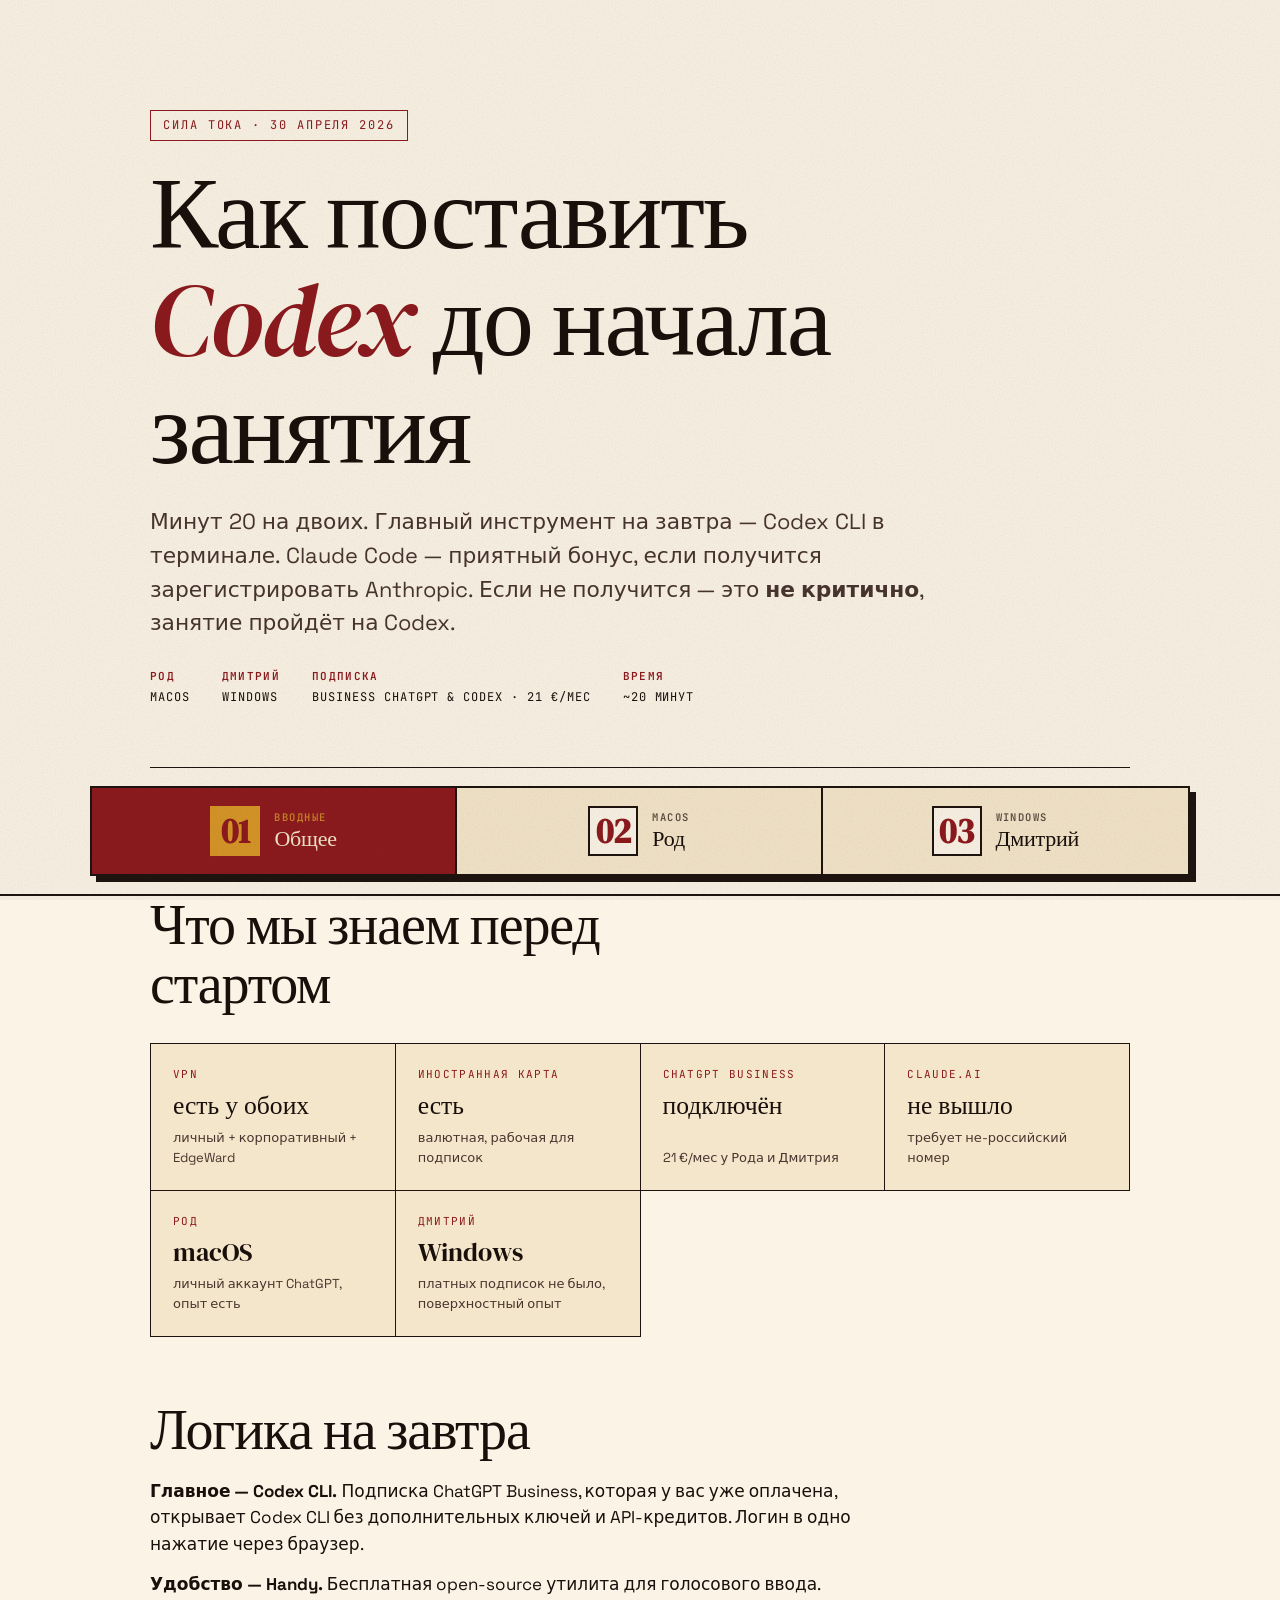
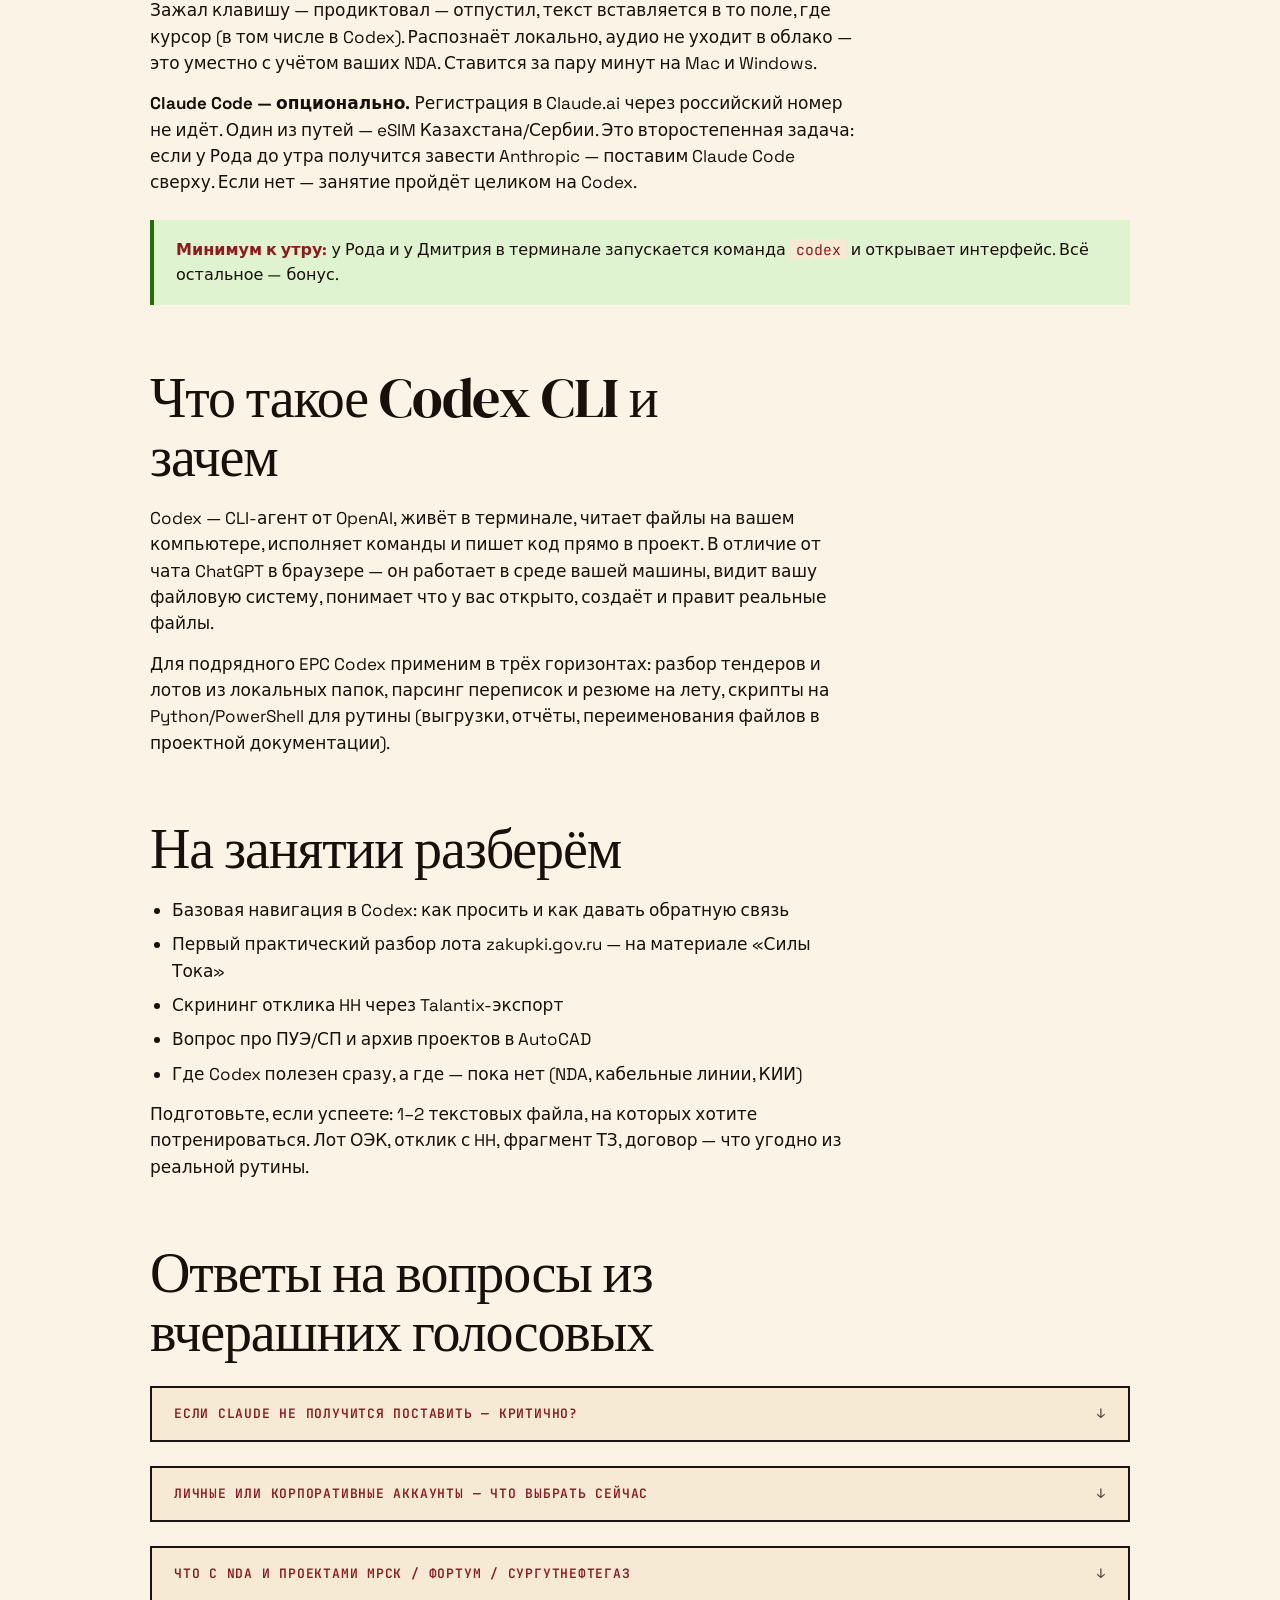
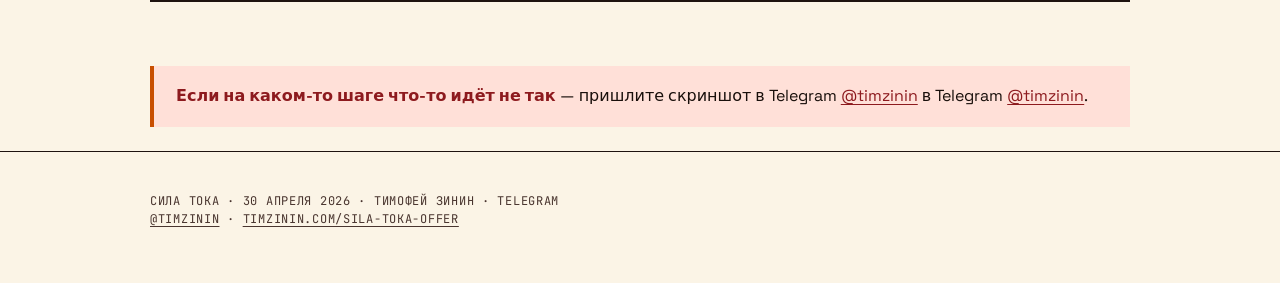
==== index.html @ 6621da95 "add Handy voice-to-text (handy.computer) install steps for Mac and Windows" ====
<!DOCTYPE html>
<html lang="ru">
<head>
<meta charset="UTF-8">
<meta name="viewport" content="width=device-width, initial-scale=1.0">
<title>Сила Тока — инструкция к утру 30 апреля</title>
<meta name="description" content="Установка CLI Codex (обязательно) и Claude Code (опционально) для Рода (Mac) и Дмитрия (Windows) к занятию 30 апреля.">
<link rel="canonical" href="https://timzinin.com/sila-toka-setup/">
<link rel="preconnect" href="https://fonts.googleapis.com">
<link rel="preconnect" href="https://fonts.gstatic.com" crossorigin>
<link href="https://fonts.googleapis.com/css2?family=Space+Grotesk:wght@400;500;600;700&family=DM+Serif+Display&family=JetBrains+Mono:wght@400;500;600&display=swap" rel="stylesheet">
<style>
:root{
  --bg: oklch(97% 0.020 85);
  --bg-2: oklch(94% 0.030 80);
  --ink: oklch(18% 0.02 40);
  --ink-soft: oklch(35% 0.03 40);
  --line: oklch(20% 0.02 40);
  --bordeaux: oklch(42% 0.15 25);
  --terracotta: oklch(58% 0.17 45);
  --ochre: oklch(72% 0.14 75);
  --peach: oklch(82% 0.09 75);
  --cream: oklch(93% 0.04 85);
  --code-bg: oklch(22% 0.02 40);
  --code-ink: oklch(94% 0.04 85);
}
*,*::before,*::after{box-sizing:border-box}
html,body{margin:0;padding:0}
html{scroll-behavior:smooth}
body{background:var(--bg);color:var(--ink);font-family:'Space Grotesk',system-ui,sans-serif;font-size:17px;line-height:1.55;position:relative;min-height:100vh}
body::before{content:"";position:fixed;inset:0;pointer-events:none;z-index:1000;opacity:0.32;mix-blend-mode:multiply;background-image:url("data:image/svg+xml;utf8,<svg xmlns='http://www.w3.org/2000/svg' width='220' height='220'><filter id='n'><feTurbulence type='fractalNoise' baseFrequency='0.9' numOctaves='2' stitchTiles='stitch'/><feColorMatrix values='0 0 0 0 0.1 0 0 0 0 0.07 0 0 0 0 0.05 0 0 0 0.32 0'/></filter><rect width='100%' height='100%' filter='url(%23n)'/></svg>")}

h1,h2,h3,h4{font-family:'DM Serif Display',Georgia,serif;font-weight:400;letter-spacing:-0.02em;line-height:1.05;margin:0}
.mono{font-family:'JetBrains Mono',ui-monospace,monospace}
a{color:var(--bordeaux);text-decoration:underline;text-underline-offset:3px}
a:hover{color:var(--terracotta)}

.wrap{max-width:1100px;margin:0 auto;padding:0 clamp(20px,5vw,60px)}

header{padding:clamp(50px,9vw,110px) 0 clamp(30px,5vw,60px);border-bottom:1.5px solid var(--line)}
.eyebrow{font-family:'JetBrains Mono',monospace;font-size:12px;letter-spacing:0.16em;text-transform:uppercase;color:var(--bordeaux);margin-bottom:18px;display:inline-block;padding:5px 12px;border:1.5px solid var(--bordeaux)}
h1{font-size:clamp(46px,8vw,108px);max-width:14ch;margin-bottom:24px}
h1 em{font-style:italic;color:var(--bordeaux)}
.lede{font-size:clamp(18px,1.7vw,22px);max-width:62ch;color:var(--ink-soft);margin:0}
.meta{display:flex;flex-wrap:wrap;gap:18px 32px;margin-top:28px;font-family:'JetBrains Mono',monospace;font-size:12px;text-transform:uppercase;letter-spacing:0.08em;color:var(--ink)}
.meta b{color:var(--bordeaux);display:block;font-size:11px;font-weight:600;letter-spacing:0.12em;margin-bottom:3px}

.tabs{position:sticky;top:0;z-index:50;background:var(--bg);border-bottom:2.5px solid var(--line);padding:18px clamp(20px,5vw,60px)}
.wrap-tabs{max-width:1100px;margin:0 auto;display:grid;grid-template-columns:repeat(3,1fr);gap:0;border:2.5px solid var(--line);background:var(--cream);box-shadow:6px 6px 0 var(--line)}
.tab-btn{appearance:none;background:var(--cream);border:none;border-right:2.5px solid var(--line);color:var(--ink);font-family:'Space Grotesk',sans-serif;font-size:15px;font-weight:600;letter-spacing:0.02em;padding:18px 18px;cursor:pointer;transition:background .15s,color .15s;display:flex;align-items:center;justify-content:center;gap:14px;text-align:left;min-height:78px;position:relative}
.tab-btn:last-child{border-right:none}
.tab-btn:hover{background:var(--peach)}
.tab-btn.active{background:var(--bordeaux);color:var(--cream)}
.tab-btn .num{display:inline-flex;align-items:center;justify-content:center;font-family:'DM Serif Display',serif;font-size:34px;line-height:1;color:var(--bordeaux);background:var(--bg);width:50px;height:50px;border:2px solid var(--line);flex-shrink:0;transition:color .15s,background .15s,border-color .15s}
.tab-btn:hover .num{background:var(--cream)}
.tab-btn.active .num{color:var(--bordeaux);background:var(--ochre);border-color:var(--ochre)}
.tab-btn .label{display:flex;flex-direction:column;gap:3px;line-height:1.15}
.tab-btn .label .top{font-family:'JetBrains Mono',monospace;font-size:10.5px;letter-spacing:0.14em;text-transform:uppercase;opacity:0.7;font-weight:600}
.tab-btn .label .name{font-family:'DM Serif Display',serif;font-size:22px;letter-spacing:-0.01em;font-weight:400}
.tab-btn.active .label .top{opacity:0.85;color:var(--ochre)}
@media(max-width:680px){
  .wrap-tabs{grid-template-columns:1fr;box-shadow:4px 4px 0 var(--line)}
  .tab-btn{border-right:none;border-bottom:2.5px solid var(--line);min-height:64px;padding:14px 16px}
  .tab-btn:last-child{border-bottom:none}
  .tab-btn .num{width:42px;height:42px;font-size:26px}
  .tab-btn .label .name{font-size:18px}
}

main{padding:clamp(40px,6vw,80px) 0 120px}
.tab-panel{display:none}
.tab-panel.active{display:block}

section{margin-bottom:clamp(40px,5vw,70px)}
h2{font-size:clamp(32px,4.5vw,56px);max-width:22ch;margin-bottom:18px}
h2 em{color:var(--bordeaux);font-style:italic}
h3{font-size:clamp(22px,2.2vw,30px);margin:36px 0 14px;color:var(--ink)}
h3 .step{font-family:'JetBrains Mono',monospace;font-size:14px;color:var(--bordeaux);margin-right:14px;letter-spacing:0.06em}
p{margin:0 0 14px;max-width:64ch}
ul{padding-left:22px;margin:0 0 14px;max-width:64ch}
li{margin-bottom:8px}
.callout{background:var(--cream);border-left:4px solid var(--bordeaux);padding:18px 22px;margin:24px 0;font-size:16px}
.callout b{color:var(--bordeaux)}
.callout-warn{background:oklch(94% 0.05 30);border-left-color:var(--terracotta)}
.callout-ok{background:oklch(94% 0.05 130);border-left-color:oklch(48% 0.15 140)}

pre{background:var(--code-bg);color:var(--code-ink);font-family:'JetBrains Mono',monospace;font-size:14px;line-height:1.55;padding:16px 20px;border-radius:0;overflow-x:auto;margin:14px 0;border-left:4px solid var(--ochre);position:relative}
code{font-family:'JetBrains Mono',monospace;font-size:0.92em;background:var(--bg-2);padding:1px 6px;border-radius:3px;color:var(--bordeaux)}
pre code{background:transparent;color:inherit;padding:0;font-size:14px}
.copy{position:absolute;top:8px;right:8px;background:var(--ochre);border:none;color:var(--ink);font-family:'JetBrains Mono',monospace;font-size:10px;font-weight:600;letter-spacing:0.1em;padding:4px 9px;cursor:pointer;text-transform:uppercase}
.copy:hover{background:var(--terracotta);color:var(--cream)}

.checklist{list-style:none;padding-left:0;border:1.5px solid var(--line);background:var(--cream)}
.checklist li{display:flex;gap:14px;padding:14px 18px;border-bottom:1px solid var(--line);margin:0;align-items:flex-start}
.checklist li:last-child{border-bottom:none}
.checklist li::before{content:"☐";font-family:'JetBrains Mono',monospace;font-weight:700;color:var(--bordeaux);font-size:18px;flex-shrink:0}
.checklist li b{display:block;color:var(--ink);margin-bottom:2px}
.checklist li span{color:var(--ink-soft);font-size:14px}

.facts{display:grid;grid-template-columns:repeat(auto-fit,minmax(220px,1fr));gap:0;border-top:1.5px solid var(--line);border-left:1.5px solid var(--line);margin:30px 0}
.fact{padding:22px 22px;border-right:1.5px solid var(--line);border-bottom:1.5px solid var(--line);background:var(--cream);min-height:130px;display:flex;flex-direction:column;gap:8px}
.fact .k{font-family:'JetBrains Mono',monospace;font-size:11px;text-transform:uppercase;letter-spacing:0.12em;color:var(--bordeaux)}
.fact .v{font-family:'DM Serif Display',serif;font-size:clamp(20px,2vw,26px);line-height:1.1}
.fact .d{font-size:13px;color:var(--ink-soft);margin-top:auto}

.troubleshoot{border:2px solid var(--line);background:var(--bg-2);padding:0;margin:24px 0}
.troubleshoot summary{padding:16px 22px;font-family:'JetBrains Mono',monospace;font-size:13px;font-weight:600;text-transform:uppercase;letter-spacing:0.06em;color:var(--bordeaux);cursor:pointer;list-style:none}
.troubleshoot summary::after{content:" ↓";float:right;color:var(--ink-soft)}
.troubleshoot[open] summary::after{content:" ↑"}
.troubleshoot[open] summary{border-bottom:1.5px solid var(--line)}
.troubleshoot .body{padding:18px 22px}
.troubleshoot .body p:last-child{margin-bottom:0}

footer{border-top:1.5px solid var(--line);padding:40px 0;font-family:'JetBrains Mono',monospace;font-size:12px;color:var(--ink-soft);letter-spacing:0.06em;text-transform:uppercase}
footer a{color:var(--ink-soft)}

@media(max-width:680px){
  .tab-btn{padding:14px 14px;font-size:12px}
  .tab-btn .num{font-size:18px}
  pre{font-size:12.5px;padding:14px 16px}
}
</style>
</head>
<body>

<div class="wrap">
<header>
  <span class="eyebrow">Сила Тока · 30 апреля 2026</span>
  <h1>Как поставить <em>Codex</em> до начала занятия</h1>
  <p class="lede">Минут 20 на двоих. Главный инструмент на завтра — Codex CLI в терминале. Claude Code — приятный бонус, если получится зарегистрировать Anthropic. Если не получится — это <b>не критично</b>, занятие пройдёт на Codex.</p>
  <div class="meta">
    <div><b>Род</b> macOS</div>
    <div><b>Дмитрий</b> Windows</div>
    <div><b>Подписка</b> Business ChatGPT &amp; Codex · 21 €/мес</div>
    <div><b>Время</b> ~20 минут</div>
  </div>
</header>
</div>

<nav class="tabs">
  <div class="wrap-tabs">
    <button class="tab-btn active" data-tab="general">
      <span class="num">01</span>
      <span class="label"><span class="top">Вводные</span><span class="name">Общее</span></span>
    </button>
    <button class="tab-btn" data-tab="rod">
      <span class="num">02</span>
      <span class="label"><span class="top">macOS</span><span class="name">Род</span></span>
    </button>
    <button class="tab-btn" data-tab="dmitriy">
      <span class="num">03</span>
      <span class="label"><span class="top">Windows</span><span class="name">Дмитрий</span></span>
    </button>
  </div>
</nav>

<main class="wrap">

<!-- ============================================================ -->
<!-- TAB 01 — ОБЩЕЕ -->
<!-- ============================================================ -->
<div class="tab-panel active" id="tab-general">

<section>
  <h2>Что мы знаем перед стартом</h2>
  <div class="facts">
    <div class="fact"><div class="k">VPN</div><div class="v">есть у обоих</div><div class="d">личный + корпоративный + EdgeWard</div></div>
    <div class="fact"><div class="k">Иностранная карта</div><div class="v">есть</div><div class="d">валютная, рабочая для подписок</div></div>
    <div class="fact"><div class="k">ChatGPT Business</div><div class="v">подключён</div><div class="d">21 €/мес у Рода и Дмитрия</div></div>
    <div class="fact"><div class="k">Claude.ai</div><div class="v">не вышло</div><div class="d">требует не-российский номер</div></div>
    <div class="fact"><div class="k">Род</div><div class="v">macOS</div><div class="d">личный аккаунт ChatGPT, опыт есть</div></div>
    <div class="fact"><div class="k">Дмитрий</div><div class="v">Windows</div><div class="d">платных подписок не было, поверхностный опыт</div></div>
  </div>
</section>

<section>
  <h2>Логика на завтра</h2>
  <p><b>Главное — Codex CLI.</b> Подписка ChatGPT Business, которая у вас уже оплачена, открывает Codex CLI без дополнительных ключей и API-кредитов. Логин в одно нажатие через браузер.</p>
  <p><b>Удобство — Handy.</b> Бесплатная open-source утилита для голосового ввода. Зажал клавишу — продиктовал — отпустил, текст вставляется в то поле, где курсор (в том числе в Codex). Распознаёт локально, аудио не уходит в облако — это уместно с учётом ваших NDA. Ставится за пару минут на Mac и Windows.</p>
  <p><b>Claude Code — опционально.</b> Регистрация в Claude.ai через российский номер не идёт. Один из путей — eSIM Казахстана/Сербии. Это второстепенная задача: если у Рода до утра получится завести Anthropic — поставим Claude Code сверху. Если нет — занятие пройдёт целиком на Codex.</p>
  <div class="callout callout-ok">
    <b>Минимум к утру:</b> у Рода и у Дмитрия в терминале запускается команда <code>codex</code> и открывает интерфейс. Всё остальное — бонус.
  </div>
</section>

<section>
  <h2>Что такое Codex CLI и зачем</h2>
  <p>Codex — CLI-агент от OpenAI, живёт в терминале, читает файлы на вашем компьютере, исполняет команды и пишет код прямо в проект. В отличие от чата ChatGPT в браузере — он работает в среде вашей машины, видит вашу файловую систему, понимает что у вас открыто, создаёт и правит реальные файлы.</p>
  <p>Для подрядного EPC Codex применим в трёх горизонтах: разбор тендеров и лотов из локальных папок, парсинг переписок и резюме на лету, скрипты на Python/PowerShell для рутины (выгрузки, отчёты, переименования файлов в проектной документации).</p>
</section>

<section>
  <h2>На занятии разберём</h2>
  <ul>
    <li>Базовая навигация в Codex: как просить и как давать обратную связь</li>
    <li>Первый практический разбор лота zakupki.gov.ru — на материале «Силы Тока»</li>
    <li>Скрининг отклика HH через Talantix-экспорт</li>
    <li>Вопрос про ПУЭ/СП и архив проектов в AutoCAD</li>
    <li>Где Codex полезен сразу, а где — пока нет (NDA, кабельные линии, КИИ)</li>
  </ul>
  <p>Подготовьте, если успеете: 1–2 текстовых файла, на которых хотите потренироваться. Лот ОЭК, отклик с HH, фрагмент ТЗ, договор — что угодно из реальной рутины.</p>
</section>

<section>
  <h2>Ответы на вопросы из вчерашних голосовых</h2>

  <details class="troubleshoot">
    <summary>Если Claude не получится поставить — критично?</summary>
    <div class="body">
      <p>Нет, не критично. Занятие построено на Codex. Claude Code — это дополнительный инструмент, который мы поставим, если у Рода удастся завершить регистрацию (через зарубежную eSIM или сервис временных номеров). До утра тратить силы на Claude не нужно — лучше довести Codex до запуска у обоих.</p>
    </div>
  </details>

  <details class="troubleshoot">
    <summary>Личные или корпоративные аккаунты — что выбрать сейчас</summary>
    <div class="body">
      <p>На стадии «двое за две недели» — личные. Корпоративная схема с расчётным счётом для зарубежных подписок не собирается без отдельной юр-конструкции. По вашему стеку (с НДА с МРСК/Сургутнефтегазом, проекты под ФЗ-187) переход в enterprise — это отдельный спринт после того, как два человека реально начнут получать пользу. Сейчас корректно: личные аккаунты Рода и Дмитрия, оплата с зарубежной карты владельца или айтишника.</p>
    </div>
  </details>

  <details class="troubleshoot">
    <summary>Что с NDA и проектами МРСК / Фортум / Сургутнефтегаз</summary>
    <div class="body">
      <p>Любые документы под NDA — ни в Codex, ни в Claude, ни в ChatGPT в открытом виде не отправляем. На занятии разберём приём «обезличивания» (вырезание адресов, имён, номеров договоров) и обозначим класс задач, где он применим, а где нет. Для чувствительной части (КИИ, кабельные линии Москвы) — через локальные модели или РФ-стек, это материал отдельной встречи.</p>
    </div>
  </details>

</section>

<div class="callout callout-warn">
  <b>Если на каком-то шаге что-то идёт не так</b> — пришлите скриншот в Telegram <a href="https://t.me/timzinin" target="_blank">@timzinin</a> в Telegram <a href="https://t.me/timzinin" target="_blank">@timzinin</a>.
</div>

</div>

<!-- ============================================================ -->
<!-- TAB 02 — РОД (macOS) -->
<!-- ============================================================ -->
<div class="tab-panel" id="tab-rod">

<section>
  <h2>Род · <em>macOS</em></h2>
  <p>Полный путь — около 15 минут на чистом маке. Если Node.js уже стоит — 5 минут.</p>
</section>

<section>
  <h3><span class="step">Шаг 1</span>Открыть Терминал</h3>
  <p>На Mac: <code>⌘ + пробел</code> → набрать <b>Terminal</b> → Enter. Откроется чёрное (или белое) окно. Это и есть терминал, в нём всё происходит.</p>
</section>

<section>
  <h3><span class="step">Шаг 2</span>Поставить Node.js</h3>
  <p>Codex CLI распространяется через npm — менеджер пакетов из мира Node.js. Поэтому сначала Node.</p>
  <p><b>Самый простой путь:</b> зайти на <a href="https://nodejs.org/" target="_blank">nodejs.org</a>, нажать большую зелёную кнопку «Download Node.js (LTS)», открыть скачанный .pkg, нажимать Continue / Install. Установщик стандартный.</p>
  <p>После установки в терминале проверить:</p>
  <pre><button class="copy">copy</button><code>node -v
npm -v</code></pre>
  <p>Должны вывестись две строчки с номерами версий, например <code>v22.11.0</code> и <code>10.9.0</code>. Если вышли — идём дальше.</p>
  <details class="troubleshoot">
    <summary>command not found: node</summary>
    <div class="body">
      <p>Закройте терминал и откройте заново — установщик Node иногда не сразу подцепляется в открытую сессию. Если и после этого не работает — пришлите скриншот в Telegram <a href="https://t.me/timzinin" target="_blank">@timzinin</a>.</p>
    </div>
  </details>
</section>

<section>
  <h3><span class="step">Шаг 3</span>Поставить Codex CLI</h3>
  <pre><button class="copy">copy</button><code>npm install -g @openai/codex</code></pre>
  <p>Установка занимает 30–60 секунд. В конце должно появиться сообщение <code>added N packages</code>.</p>
  <p>Проверить:</p>
  <pre><button class="copy">copy</button><code>codex --version</code></pre>
  <details class="troubleshoot">
    <summary>EACCES / Permission denied на npm install -g</summary>
    <div class="body">
      <p>Запустите ту же команду с <code>sudo</code>:</p>
      <pre><button class="copy">copy</button><code>sudo npm install -g @openai/codex</code></pre>
      <p>Терминал спросит пароль от мака — это пароль учётной записи macOS, не от ChatGPT.</p>
    </div>
  </details>
</section>

<section>
  <h3><span class="step">Шаг 4</span>Войти в свой ChatGPT-аккаунт</h3>
  <p>В терминале:</p>
  <pre><button class="copy">copy</button><code>codex</code></pre>
  <p>При первом запуске Codex предложит выбрать способ авторизации. Выбираем <b>Sign in with ChatGPT</b> — Codex откроет браузер. В браузере залогиниться той же почтой, что и ваш ChatGPT Business аккаунт за 21 €. Подтвердить разрешение для CLI. Браузер скажет «You can close this tab». В терминале появится приглашение Codex.</p>
  <div class="callout callout-ok"><b>Подписка Business ChatGPT &amp; Codex</b> уже включает доступ к Codex CLI без отдельных API-ключей. Дополнительно ничего платить не нужно.</div>
</section>

<section>
  <h3><span class="step">Шаг 5</span>Проверка боем</h3>
  <p>В Codex (после логина) набрать на русском:</p>
  <pre><button class="copy">copy</button><code>напиши маленький python-скрипт, который печатает "сила тока" и сегодняшнюю дату</code></pre>
  <p>Codex покажет план, спросит подтверждение и создаст файл рядом. Если файл создался — установка прошла. Можно закрывать терминал — занятие проведём с этого же места.</p>
</section>

<section>
  <h3><span class="step">Шаг 6</span>Handy — голосовой ввод в терминал</h3>
  <p>Маленькая бесплатная утилита, которая превращает Mac в надиктовщика: зажал горячую клавишу — говоришь — отпустил, текст автоматически вставляется в то поле, где курсор. В том числе в окно Codex.</p>
  <p>Зачем для нашей задачи: разбор лота тендера, постановка задачи Codex, формулировка вопроса по ПУЭ — всё это намного быстрее наговорить голосом, чем набирать. Распознавание происходит локально на вашем маке, ничего не уходит в облако, что важно с учётом ваших NDA.</p>
  <p>Скачать .dmg под ваш мак с <a href="https://handy.computer/download" target="_blank">handy.computer/download</a>:</p>
  <ul>
    <li><b>Apple Silicon</b> (M1/M2/M3/M4 — почти все маки с 2020 года) → <a href="https://github.com/cjpais/Handy/releases/download/v0.8.3/Handy_0.8.3_aarch64.dmg" target="_blank">Handy_0.8.3_aarch64.dmg</a></li>
    <li><b>Intel</b> (старые маки до 2020) → <a href="https://github.com/cjpais/Handy/releases/download/v0.8.3/Handy_0.8.3_x64.dmg" target="_blank">Handy_0.8.3_x64.dmg</a></li>
  </ul>
  <p>Узнать какой у вас процессор: <b>яблоко в углу → About This Mac</b>. Если в строке Chip написано Apple M1/M2/M3/M4 — берёте Apple Silicon. Если Intel — Intel.</p>
  <p>Установка стандартная: открыть .dmg, перетащить иконку Handy в папку Applications. При первом запуске macOS попросит разрешить доступ к микрофону и accessibility (нужно чтобы вставлять текст в чужие приложения) — System Settings → Privacy &amp; Security разрешить.</p>
  <p>Горячая клавиша по умолчанию настраивается при первом запуске. Возьмите что-то редкое — например <code>F5</code> или <code>Right Option</code>. Дальше: зажали → продиктовали запрос → отпустили → текст вылезет в Codex.</p>
</section>

<section>
  <h3><span class="step">Опционально</span>Claude Code</h3>
  <p>Делать только если уже разобрались с регистрацией Anthropic (eSIM Казахстана/Сербии). Если регистрация в Claude.ai не пройдена — пропускайте, утром достаточно одного Codex.</p>
  <pre><button class="copy">copy</button><code>npm install -g @anthropic-ai/claude-code</code></pre>
  <p>Запуск:</p>
  <pre><button class="copy">copy</button><code>claude</code></pre>
  <p>Откроется браузер для логина в Claude.ai. После логина в терминале появится приглашение Claude Code. На макс/про подписку он работает «из коробки».</p>
  <details class="troubleshoot">
    <summary>Регистрация Anthropic — почему телефон отказывает</summary>
    <div class="body">
      <p>Anthropic не принимает российские и белорусские номера на этапе верификации. Рабочие пути: eSIM Казахстана (например, KCell), eSIM Сербии (через знакомых на месте, без паспорта), временный номер 5sim.net (риск — номер может быть «сожжён» прошлыми попытками регистрации в Anthropic). Любой иностранный реальный номер сработает.</p>
    </div>
  </details>
</section>

<section>
  <h2>Финальный чеклист — Род</h2>
  <ul class="checklist">
    <li><b>Node.js установлен</b><span><code>node -v</code> выводит версию</span></li>
    <li><b>Codex CLI установлен</b><span><code>codex --version</code> выводит версию</span></li>
    <li><b>Залогинен в ChatGPT Business</b><span>команда <code>codex</code> открывает интерфейс агента</span></li>
    <li><b>Тестовый python создан</b><span>файл с «сила тока» и датой лежит в папке</span></li>
    <li><b>Handy установлен</b><span>горячая клавиша диктует текст в Codex</span></li>
    <li><b>(Бонус) Claude Code</b><span>только если есть валидный Anthropic-аккаунт</span></li>
  </ul>
</section>

</div>

<!-- ============================================================ -->
<!-- TAB 03 — ДМИТРИЙ (Windows) -->
<!-- ============================================================ -->
<div class="tab-panel" id="tab-dmitriy">

<section>
  <h2>Дмитрий · <em>Windows</em></h2>
  <p>Полный путь — около 20 минут на чистой винде. Никакого WSL, никакого Linux — всё работает в обычной PowerShell.</p>
</section>

<section>
  <h3><span class="step">Шаг 1</span>Открыть PowerShell</h3>
  <p>Нажать <b>Win + X</b> → выбрать <b>Terminal</b> или <b>PowerShell</b>. Откроется синее окно с приглашением. Если <b>Terminal</b> в меню нет — наберите в поиске Windows слово «PowerShell» и откройте его.</p>
  <p>Все команды ниже копируются в это окно (правой кнопкой мыши вставляется текст).</p>
</section>

<section>
  <h3><span class="step">Шаг 2</span>Поставить Node.js</h3>
  <p>Codex CLI распространяется через npm — менеджер пакетов Node.js. Поэтому сначала Node.</p>
  <p>Зайти на <a href="https://nodejs.org/" target="_blank">nodejs.org</a>, нажать большую зелёную кнопку «Download Node.js (LTS)», открыть .msi-файл, нажимать Next → Install → Finish. Установщик стандартный, ничего не меняем.</p>
  <p>После установки <b>закрыть PowerShell и открыть заново</b> (это важно — иначе он не увидит новый Node). Проверить:</p>
  <pre><button class="copy">copy</button><code>node -v
npm -v</code></pre>
  <p>Должны вывестись две строчки с номерами версий, например <code>v22.11.0</code> и <code>10.9.0</code>.</p>
</section>

<section>
  <h3><span class="step">Шаг 3</span>Поставить Codex CLI</h3>
  <pre><button class="copy">copy</button><code>npm install -g @openai/codex</code></pre>
  <p>Установка идёт 30–60 секунд. В конце появится <code>added N packages</code>.</p>
  <p>Проверка:</p>
  <pre><button class="copy">copy</button><code>codex --version</code></pre>
  <details class="troubleshoot">
    <summary>«не удаётся выполнить сценарий, выполнение сценариев отключено»</summary>
    <div class="body">
      <p>Windows по умолчанию блокирует запуск глобально установленных скриптов. Один раз разрешаем для текущего пользователя:</p>
      <pre><button class="copy">copy</button><code>Set-ExecutionPolicy -Scope CurrentUser -ExecutionPolicy RemoteSigned</code></pre>
      <p>На вопрос ответить <code>Y</code>. После этого <code>codex --version</code> сработает.</p>
    </div>
  </details>
  <details class="troubleshoot">
    <summary>«codex не является внутренней или внешней командой»</summary>
    <div class="body">
      <p>Закройте PowerShell и откройте заново. Если не помогло — перезагрузите компьютер один раз (Windows иногда долго прописывает PATH).</p>
    </div>
  </details>
</section>

<section>
  <h3><span class="step">Шаг 4</span>Войти в свой ChatGPT-аккаунт</h3>
  <p>В PowerShell:</p>
  <pre><button class="copy">copy</button><code>codex</code></pre>
  <p>При первом запуске Codex предложит выбрать способ авторизации. Выбираем <b>Sign in with ChatGPT</b> — Codex откроет браузер. В браузере залогиниться той же почтой, что и ваш ChatGPT Business аккаунт за 21 €. Подтвердить разрешение. Браузер скажет «You can close this tab». В PowerShell появится приглашение Codex.</p>
  <div class="callout callout-ok"><b>Подписка Business ChatGPT &amp; Codex</b> уже включает доступ к Codex CLI без отдельных API-ключей. Ключи и кредиты OpenAI отдельно покупать не нужно.</div>
</section>

<section>
  <h3><span class="step">Шаг 5</span>Проверка боем</h3>
  <p>В Codex (после логина) набрать на русском:</p>
  <pre><button class="copy">copy</button><code>напиши маленький python-скрипт, который печатает "сила тока" и сегодняшнюю дату</code></pre>
  <p>Codex покажет план, спросит подтверждение и создаст файл рядом. Если файл создался — установка прошла. Можно закрывать PowerShell.</p>
</section>

<section>
  <h3><span class="step">Шаг 6</span>Handy — голосовой ввод в терминал</h3>
  <p>Маленькая бесплатная утилита, которая превращает Windows в надиктовщика: зажал горячую клавишу — говоришь — отпустил, текст автоматически вставляется в то поле, где курсор. В том числе в окно Codex (PowerShell).</p>
  <p>Зачем для нашей задачи: разбор лота тендера, постановка задачи Codex, формулировка отклика по HH — намного быстрее наговорить голосом, чем набирать. Распознавание происходит локально на вашем компьютере, ничего не уходит в облако, что важно с учётом NDA с заказчиками.</p>
  <p>Скачать установщик с <a href="https://handy.computer/download" target="_blank">handy.computer/download</a>:</p>
  <ul>
    <li><b>Обычный ПК или ноутбук с Intel/AMD</b> (99% случаев) → <a href="https://github.com/cjpais/Handy/releases/download/v0.8.3/Handy_0.8.3_x64-setup.exe" target="_blank">Handy_0.8.3_x64-setup.exe</a></li>
    <li><b>Windows on ARM</b> (если у вас Surface Pro X или похожий ARM-ноутбук) → <a href="https://github.com/cjpais/Handy/releases/download/v0.8.3/Handy_0.8.3_arm64-setup.exe" target="_blank">Handy_0.8.3_arm64-setup.exe</a></li>
  </ul>
  <p>Узнать какой процессор: <b>правой кнопкой по «Этот компьютер» → Свойства</b>. Если процессор Intel или AMD — берёте x64. Если Snapdragon/ARM — arm64.</p>
  <p>Установка стандартная: запустить .exe, нажать Next → Install → Finish. Windows может предупредить «не известный издатель» — More info → Run anyway. При первом запуске разрешить доступ к микрофону.</p>
  <p>Горячая клавиша настраивается при первом запуске — возьмите что-то редкое, например <code>F5</code> или <code>Right Ctrl</code>. Дальше: зажали → продиктовали запрос → отпустили → текст вылезет в PowerShell.</p>
</section>

<section>
  <h3><span class="step">Опционально</span>Claude Code</h3>
  <p>Делать только если получится зарегистрировать аккаунт в Claude.ai. На винде Claude Code работает нативно через ту же PowerShell — WSL2 не нужен.</p>
  <pre><button class="copy">copy</button><code>npm install -g @anthropic-ai/claude-code</code></pre>
  <p>Запуск:</p>
  <pre><button class="copy">copy</button><code>claude</code></pre>
  <p>Откроется браузер для логина в Claude.ai. На вашу проблему с телефоном смотрите ниже.</p>
  <details class="troubleshoot">
    <summary>«Claude.ai требует заграничный номер» — пути решения</summary>
    <div class="body">
      <p>Anthropic не принимает российские и белорусские номера. Варианты по убыванию надёжности:</p>
      <ul>
        <li><b>eSIM Казахстана</b> — оператор KCell, оформляется онлайн, есть постоянный номер для будущих верификаций</li>
        <li><b>eSIM Сербии</b> — через знакомых на месте, паспорт не требуется</li>
        <li><b>5sim.net</b> — временный номер. Дёшево, но номер мог быть «сожжён» предыдущими регистрациями в Anthropic, гарантий нет</li>
      </ul>
      <p>Если до утра не получится — это нормально. Утром поставим только Codex и начнём занятие.</p>
    </div>
  </details>
</section>

<section>
  <h2>Финальный чеклист — Дмитрий</h2>
  <ul class="checklist">
    <li><b>Node.js установлен</b><span><code>node -v</code> выводит версию</span></li>
    <li><b>Codex CLI установлен</b><span><code>codex --version</code> выводит версию</span></li>
    <li><b>Залогинен в ChatGPT Business</b><span>команда <code>codex</code> открывает интерфейс агента</span></li>
    <li><b>Тестовый python создан</b><span>файл с «сила тока» и датой лежит в папке</span></li>
    <li><b>Handy установлен</b><span>горячая клавиша диктует текст в Codex</span></li>
    <li><b>(Бонус) Claude Code</b><span>только если есть валидный Anthropic-аккаунт</span></li>
  </ul>
</section>

</div>

</main>

<footer>
<div class="wrap">
<p>Сила Тока · 30 апреля 2026 · Тимофей Зинин · Telegram <a href="https://t.me/timzinin" target="_blank">@timzinin</a> · <a href="https://timzinin.com/sila-toka-offer/">timzinin.com/sila-toka-offer</a></p>
</div>
</footer>

<script>
const tabs = document.querySelectorAll('.tab-btn');
const panels = document.querySelectorAll('.tab-panel');
tabs.forEach(b => b.addEventListener('click', () => {
  tabs.forEach(x => x.classList.remove('active'));
  panels.forEach(p => p.classList.remove('active'));
  b.classList.add('active');
  document.getElementById('tab-' + b.dataset.tab).classList.add('active');
  history.replaceState(null, '', '#' + b.dataset.tab);
  window.scrollTo({top:0, behavior:'smooth'});
}));
const initial = location.hash.replace('#','');
if (['general','rod','dmitriy'].includes(initial)) {
  document.querySelector('.tab-btn[data-tab="'+initial+'"]').click();
}

document.querySelectorAll('.copy').forEach(btn => {
  btn.addEventListener('click', e => {
    const code = btn.parentElement.querySelector('code').innerText;
    navigator.clipboard.writeText(code).then(() => {
      const old = btn.textContent;
      btn.textContent = 'ok';
      setTimeout(() => btn.textContent = old, 1200);
    });
  });
});
</script>

</body>
</html>
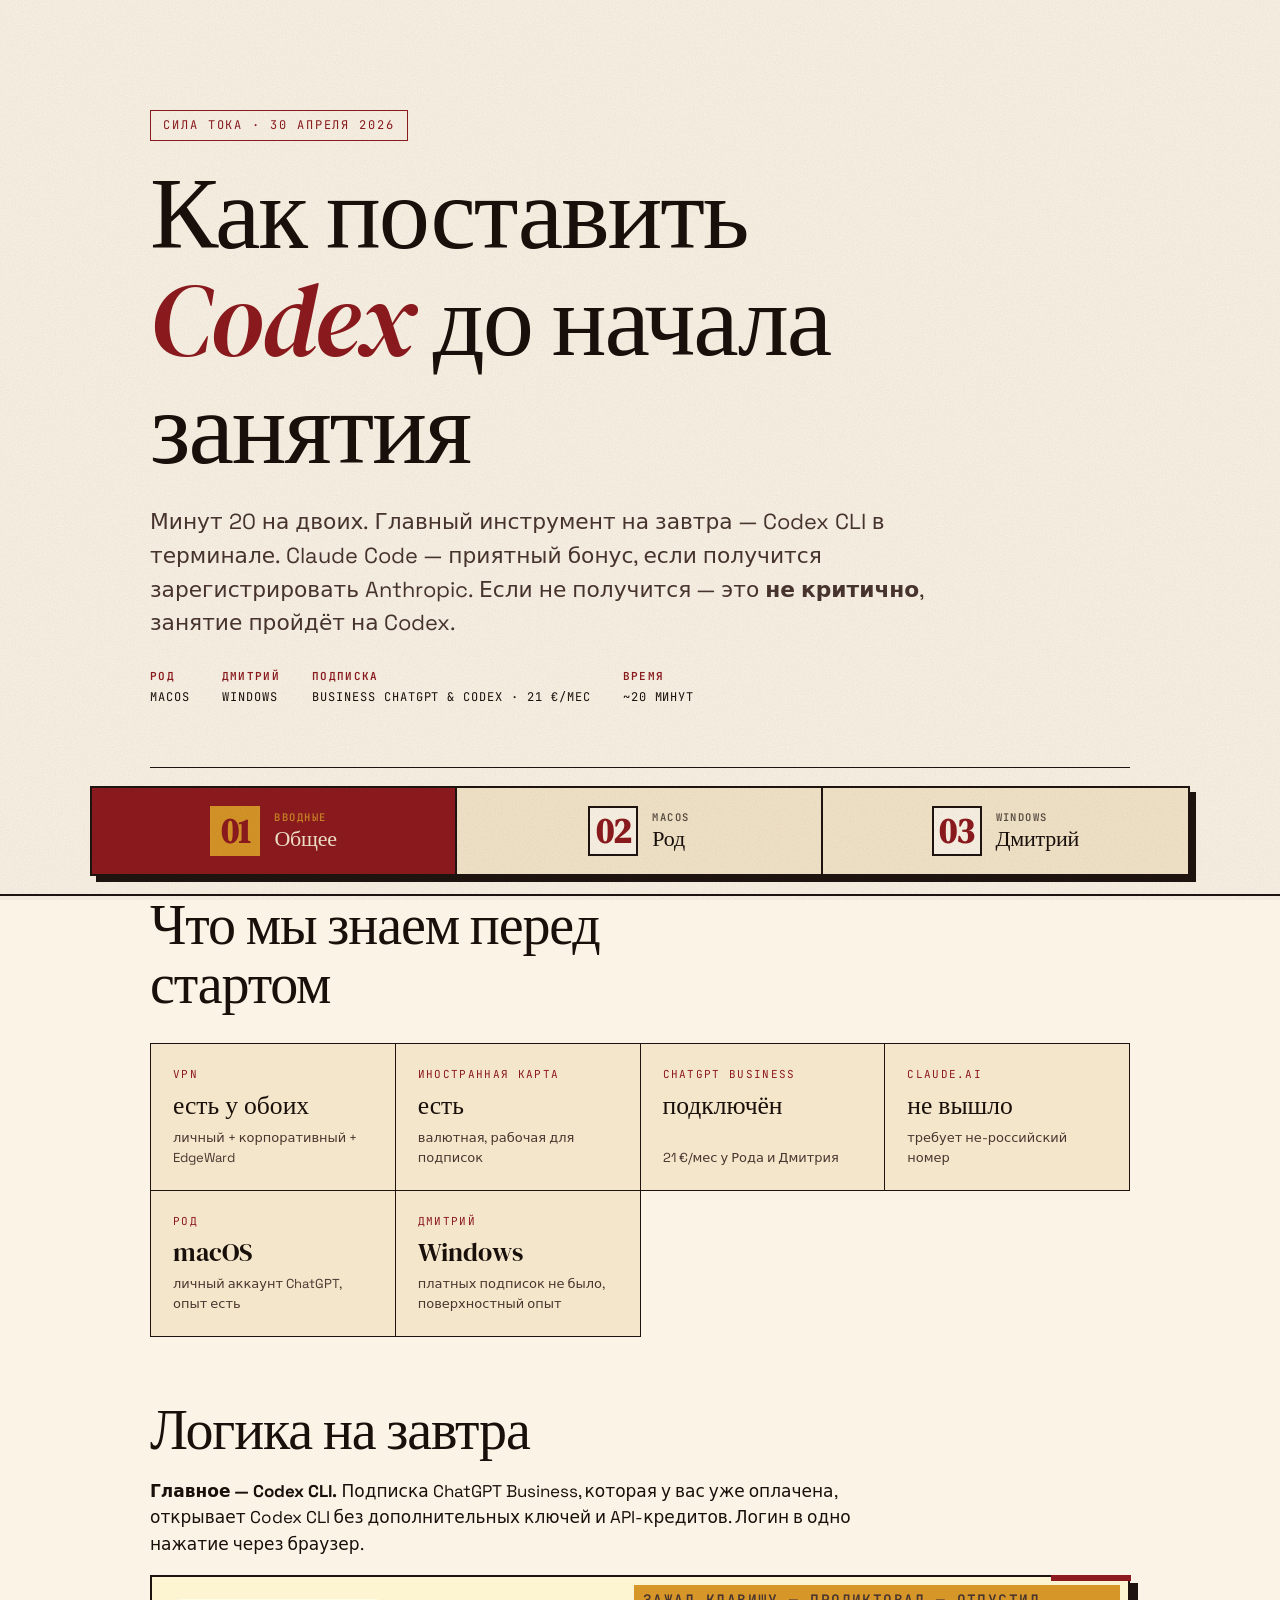
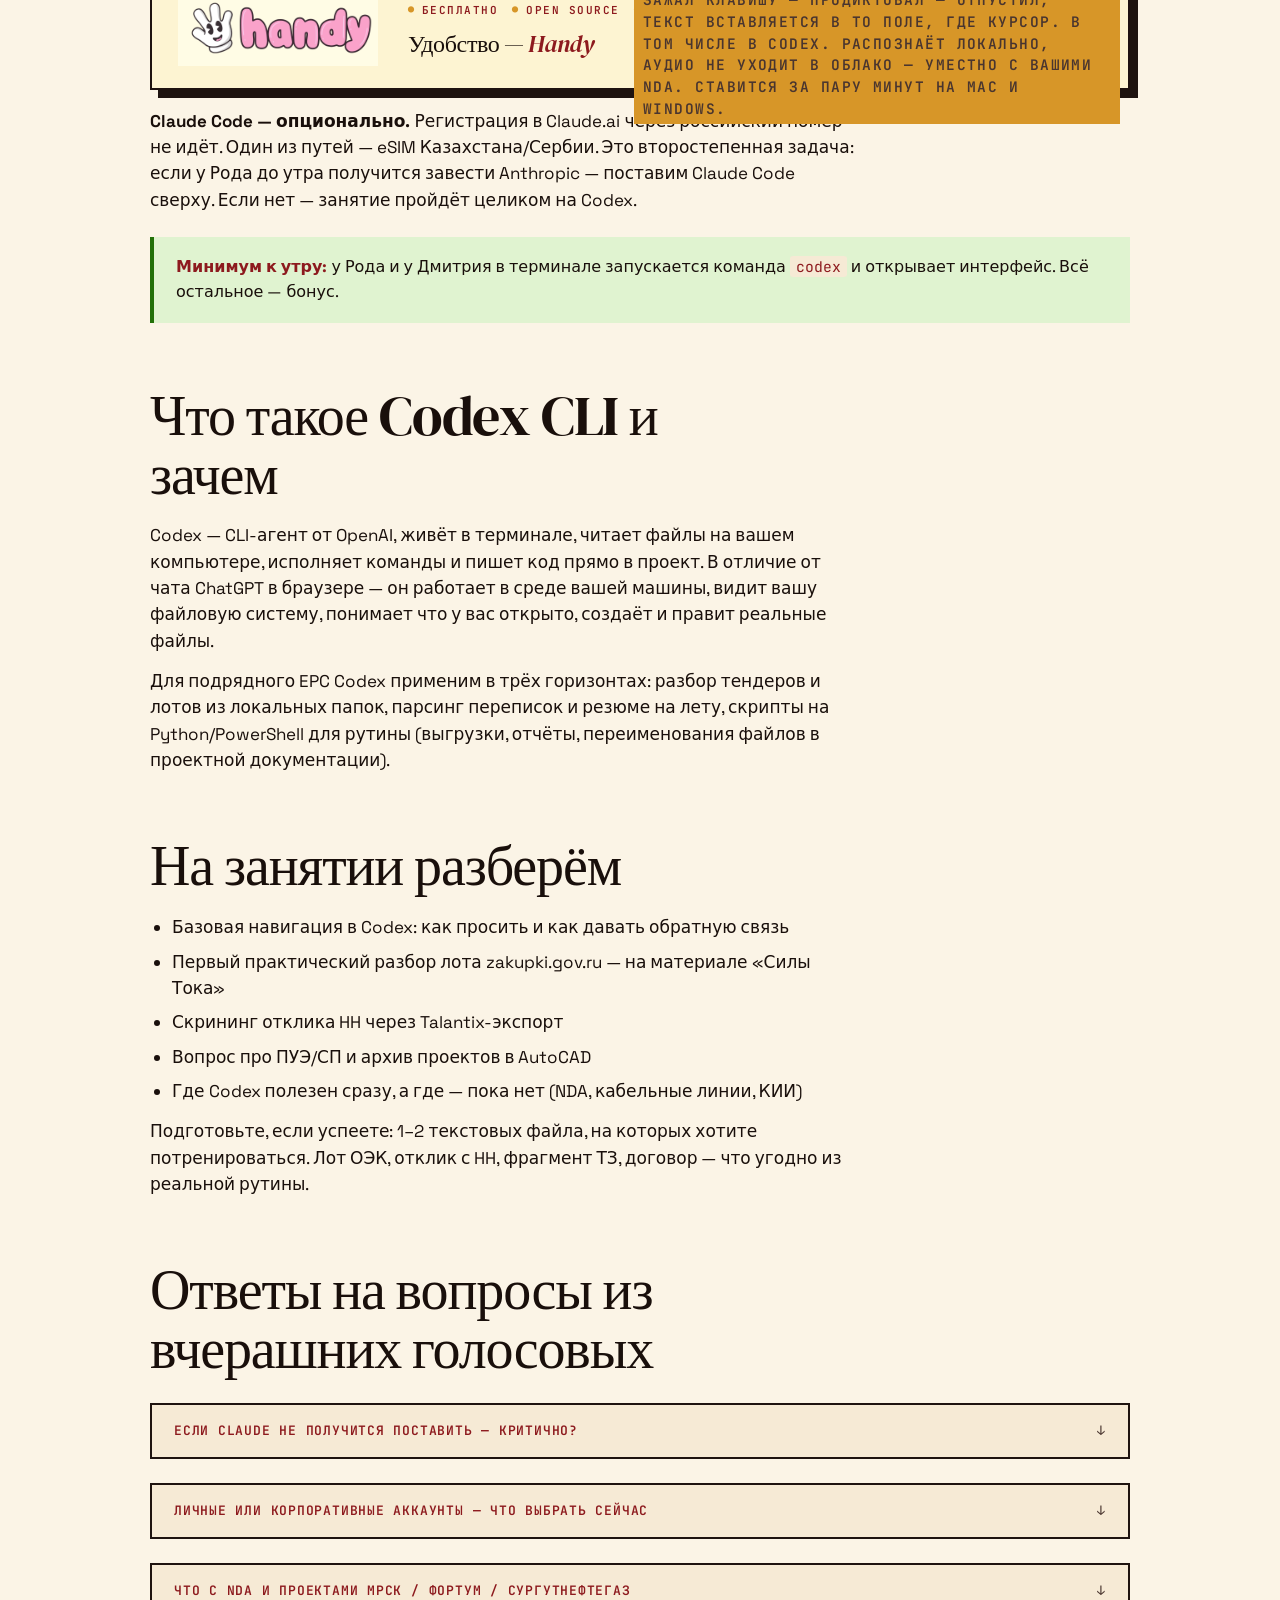
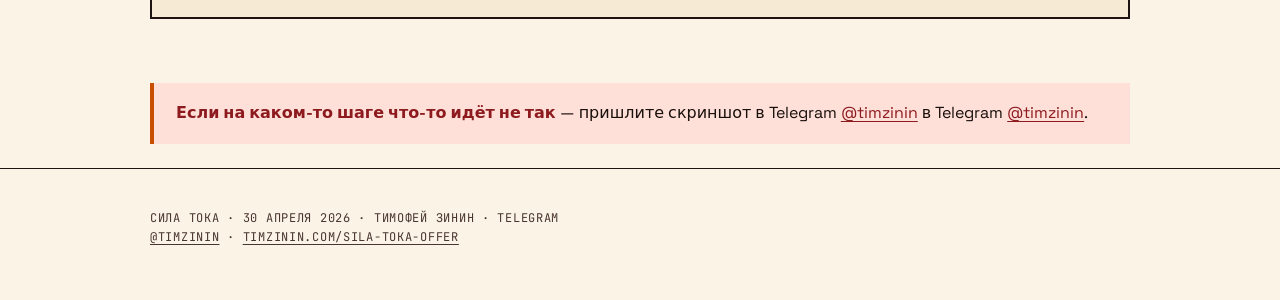
==== commit 1f6baffc: "design: Handy hero card with logo on all 3 tabs (vosmerki style + brutalist shadow)" ====
--- a/index.html
+++ b/index.html
@@ -113,6 +113,25 @@
 footer{border-top:1.5px solid var(--line);padding:40px 0;font-family:'JetBrains Mono',monospace;font-size:12px;color:var(--ink-soft);letter-spacing:0.06em;text-transform:uppercase}
 footer a{color:var(--ink-soft)}
 
+.handy-card{background:oklch(96.5% 0.045 95);border:2.5px solid var(--line);padding:30px clamp(22px,4vw,40px);margin:24px 0 32px;display:grid;grid-template-columns:auto 1fr;gap:30px;align-items:center;box-shadow:8px 8px 0 var(--line);position:relative}
+.handy-card::before{content:"";position:absolute;top:-2.5px;right:-2.5px;width:80px;height:6px;background:var(--bordeaux)}
+.handy-card .visual{max-width:300px;width:100%}
+.handy-card .visual img{display:block;width:100%;height:auto}
+.handy-card .body .tag{font-family:'JetBrains Mono',monospace;font-size:11px;letter-spacing:0.14em;color:var(--bordeaux);text-transform:uppercase;font-weight:600;margin-bottom:12px;display:flex;flex-wrap:wrap;gap:6px 14px}
+.handy-card .body .tag span{display:inline-flex;align-items:center;gap:6px}
+.handy-card .body .tag span::before{content:"●";color:var(--ochre);font-size:10px}
+.handy-card .body .pitch{font-family:'DM Serif Display',serif;font-size:clamp(22px,2.6vw,32px);color:var(--ink);margin:0 0 10px;letter-spacing:-0.015em;line-height:1.1;max-width:24ch}
+.handy-card .body .pitch em{font-style:italic;color:var(--bordeaux)}
+.handy-card .body .copy{font-size:15.5px;color:var(--ink-soft);line-height:1.5;max-width:54ch;margin:0}
+.handy-card.compact{padding:22px 26px;margin:18px 0}
+.handy-card.compact .visual{max-width:200px}
+.handy-card.compact .body .pitch{font-size:clamp(20px,2vw,24px);margin-bottom:6px}
+.handy-card.compact .body .copy{font-size:14.5px}
+@media(max-width:760px){
+  .handy-card{grid-template-columns:1fr;gap:18px;padding:22px;box-shadow:5px 5px 0 var(--line)}
+  .handy-card .visual{max-width:220px;margin:0 auto}
+}
+
 @media(max-width:680px){
   .tab-btn{padding:14px 14px;font-size:12px}
   .tab-btn .num{font-size:18px}
@@ -175,7 +194,14 @@
 <section>
   <h2>Логика на завтра</h2>
   <p><b>Главное — Codex CLI.</b> Подписка ChatGPT Business, которая у вас уже оплачена, открывает Codex CLI без дополнительных ключей и API-кредитов. Логин в одно нажатие через браузер.</p>
-  <p><b>Удобство — Handy.</b> Бесплатная open-source утилита для голосового ввода. Зажал клавишу — продиктовал — отпустил, текст вставляется в то поле, где курсор (в том числе в Codex). Распознаёт локально, аудио не уходит в облако — это уместно с учётом ваших NDA. Ставится за пару минут на Mac и Windows.</p>
+  <aside class="handy-card compact">
+    <a class="visual" href="https://handy.computer" target="_blank"><img src="img/handy-logo.png" alt="Handy — speech to text" loading="lazy"></a>
+    <div class="body">
+      <div class="tag"><span>бесплатно</span><span>open source</span><span>локально</span></div>
+      <p class="pitch">Удобство — <em>Handy</em></p>
+      <p class="copy">Зажал клавишу — продиктовал — отпустил, текст вставляется в то поле, где курсор. В том числе в Codex. Распознаёт локально, аудио не уходит в облако — уместно с вашими NDA. Ставится за пару минут на Mac и Windows.</p>
+    </div>
+  </aside>
   <p><b>Claude Code — опционально.</b> Регистрация в Claude.ai через российский номер не идёт. Один из путей — eSIM Казахстана/Сербии. Это второстепенная задача: если у Рода до утра получится завести Anthropic — поставим Claude Code сверху. Если нет — занятие пройдёт целиком на Codex.</p>
   <div class="callout callout-ok">
     <b>Минимум к утру:</b> у Рода и у Дмитрия в терминале запускается команда <code>codex</code> и открывает интерфейс. Всё остальное — бонус.
@@ -296,8 +322,15 @@
 
 <section>
   <h3><span class="step">Шаг 6</span>Handy — голосовой ввод в терминал</h3>
-  <p>Маленькая бесплатная утилита, которая превращает Mac в надиктовщика: зажал горячую клавишу — говоришь — отпустил, текст автоматически вставляется в то поле, где курсор. В том числе в окно Codex.</p>
-  <p>Зачем для нашей задачи: разбор лота тендера, постановка задачи Codex, формулировка вопроса по ПУЭ — всё это намного быстрее наговорить голосом, чем набирать. Распознавание происходит локально на вашем маке, ничего не уходит в облако, что важно с учётом ваших NDA.</p>
+  <aside class="handy-card">
+    <a class="visual" href="https://handy.computer" target="_blank"><img src="img/handy-logo.png" alt="Handy — speech to text" loading="lazy"></a>
+    <div class="body">
+      <div class="tag"><span>бесплатно</span><span>open source</span><span>локально</span></div>
+      <p class="pitch">Speak into <em>any text field</em></p>
+      <p class="copy">Маленькая утилита, которая превращает Mac в надиктовщика: зажал клавишу → говоришь → отпустил, текст вставляется в курсор. В том числе в окно Codex.</p>
+    </div>
+  </aside>
+  <p>Зачем для нашей задачи: разбор лота тендера, постановка задачи Codex, формулировка вопроса по ПУЭ — намного быстрее наговорить голосом. Распознавание происходит локально на маке, ничего не уходит в облако — это важно с учётом ваших NDA.</p>
   <p>Скачать .dmg под ваш мак с <a href="https://handy.computer/download" target="_blank">handy.computer/download</a>:</p>
   <ul>
     <li><b>Apple Silicon</b> (M1/M2/M3/M4 — почти все маки с 2020 года) → <a href="https://github.com/cjpais/Handy/releases/download/v0.8.3/Handy_0.8.3_aarch64.dmg" target="_blank">Handy_0.8.3_aarch64.dmg</a></li>
@@ -402,8 +435,15 @@
 
 <section>
   <h3><span class="step">Шаг 6</span>Handy — голосовой ввод в терминал</h3>
-  <p>Маленькая бесплатная утилита, которая превращает Windows в надиктовщика: зажал горячую клавишу — говоришь — отпустил, текст автоматически вставляется в то поле, где курсор. В том числе в окно Codex (PowerShell).</p>
-  <p>Зачем для нашей задачи: разбор лота тендера, постановка задачи Codex, формулировка отклика по HH — намного быстрее наговорить голосом, чем набирать. Распознавание происходит локально на вашем компьютере, ничего не уходит в облако, что важно с учётом NDA с заказчиками.</p>
+  <aside class="handy-card">
+    <a class="visual" href="https://handy.computer" target="_blank"><img src="img/handy-logo.png" alt="Handy — speech to text" loading="lazy"></a>
+    <div class="body">
+      <div class="tag"><span>бесплатно</span><span>open source</span><span>локально</span></div>
+      <p class="pitch">Speak into <em>any text field</em></p>
+      <p class="copy">Маленькая утилита, которая превращает Windows в надиктовщика: зажал клавишу → говоришь → отпустил, текст вставляется в курсор. В том числе в PowerShell с Codex.</p>
+    </div>
+  </aside>
+  <p>Зачем для нашей задачи: разбор лота тендера, постановка задачи Codex, формулировка отклика по HH — намного быстрее наговорить голосом. Распознавание происходит локально на компьютере, ничего не уходит в облако — это важно с учётом NDA с заказчиками.</p>
   <p>Скачать установщик с <a href="https://handy.computer/download" target="_blank">handy.computer/download</a>:</p>
   <ul>
     <li><b>Обычный ПК или ноутбук с Intel/AMD</b> (99% случаев) → <a href="https://github.com/cjpais/Handy/releases/download/v0.8.3/Handy_0.8.3_x64-setup.exe" target="_blank">Handy_0.8.3_x64-setup.exe</a></li>
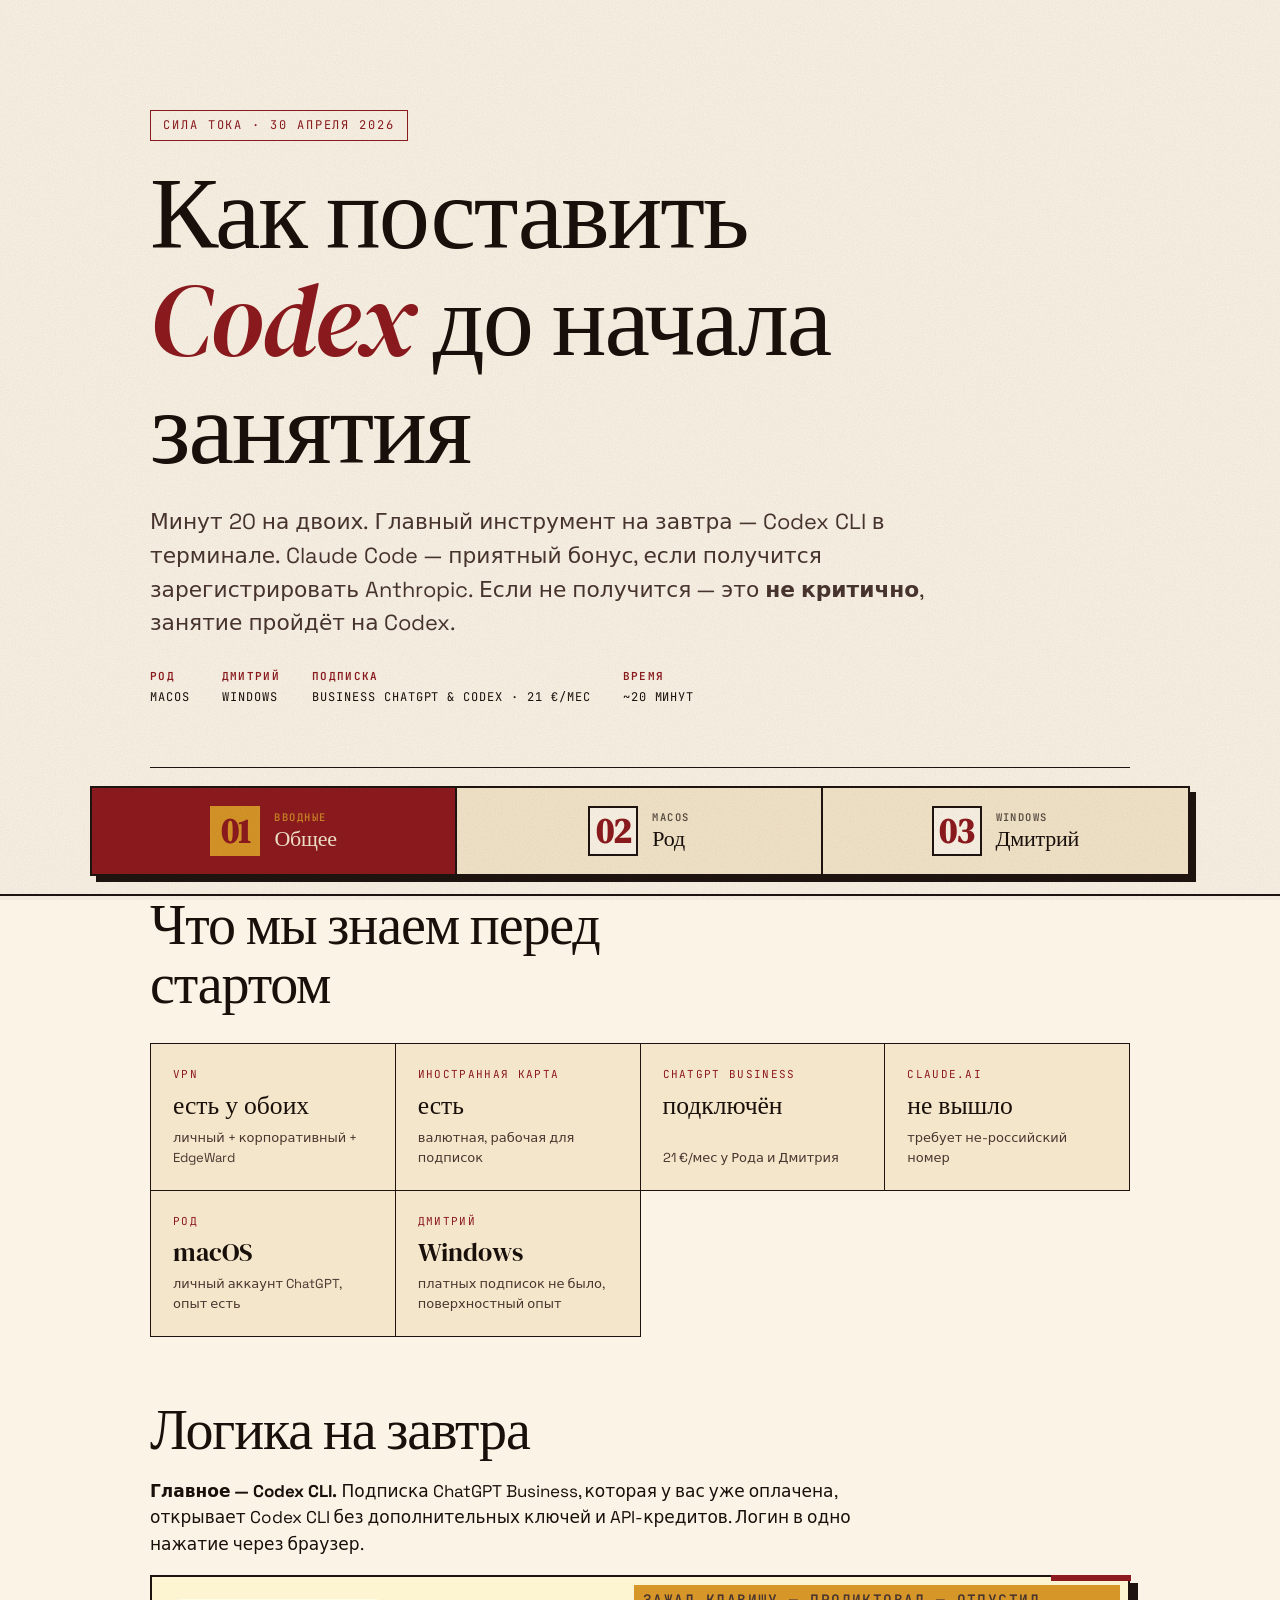
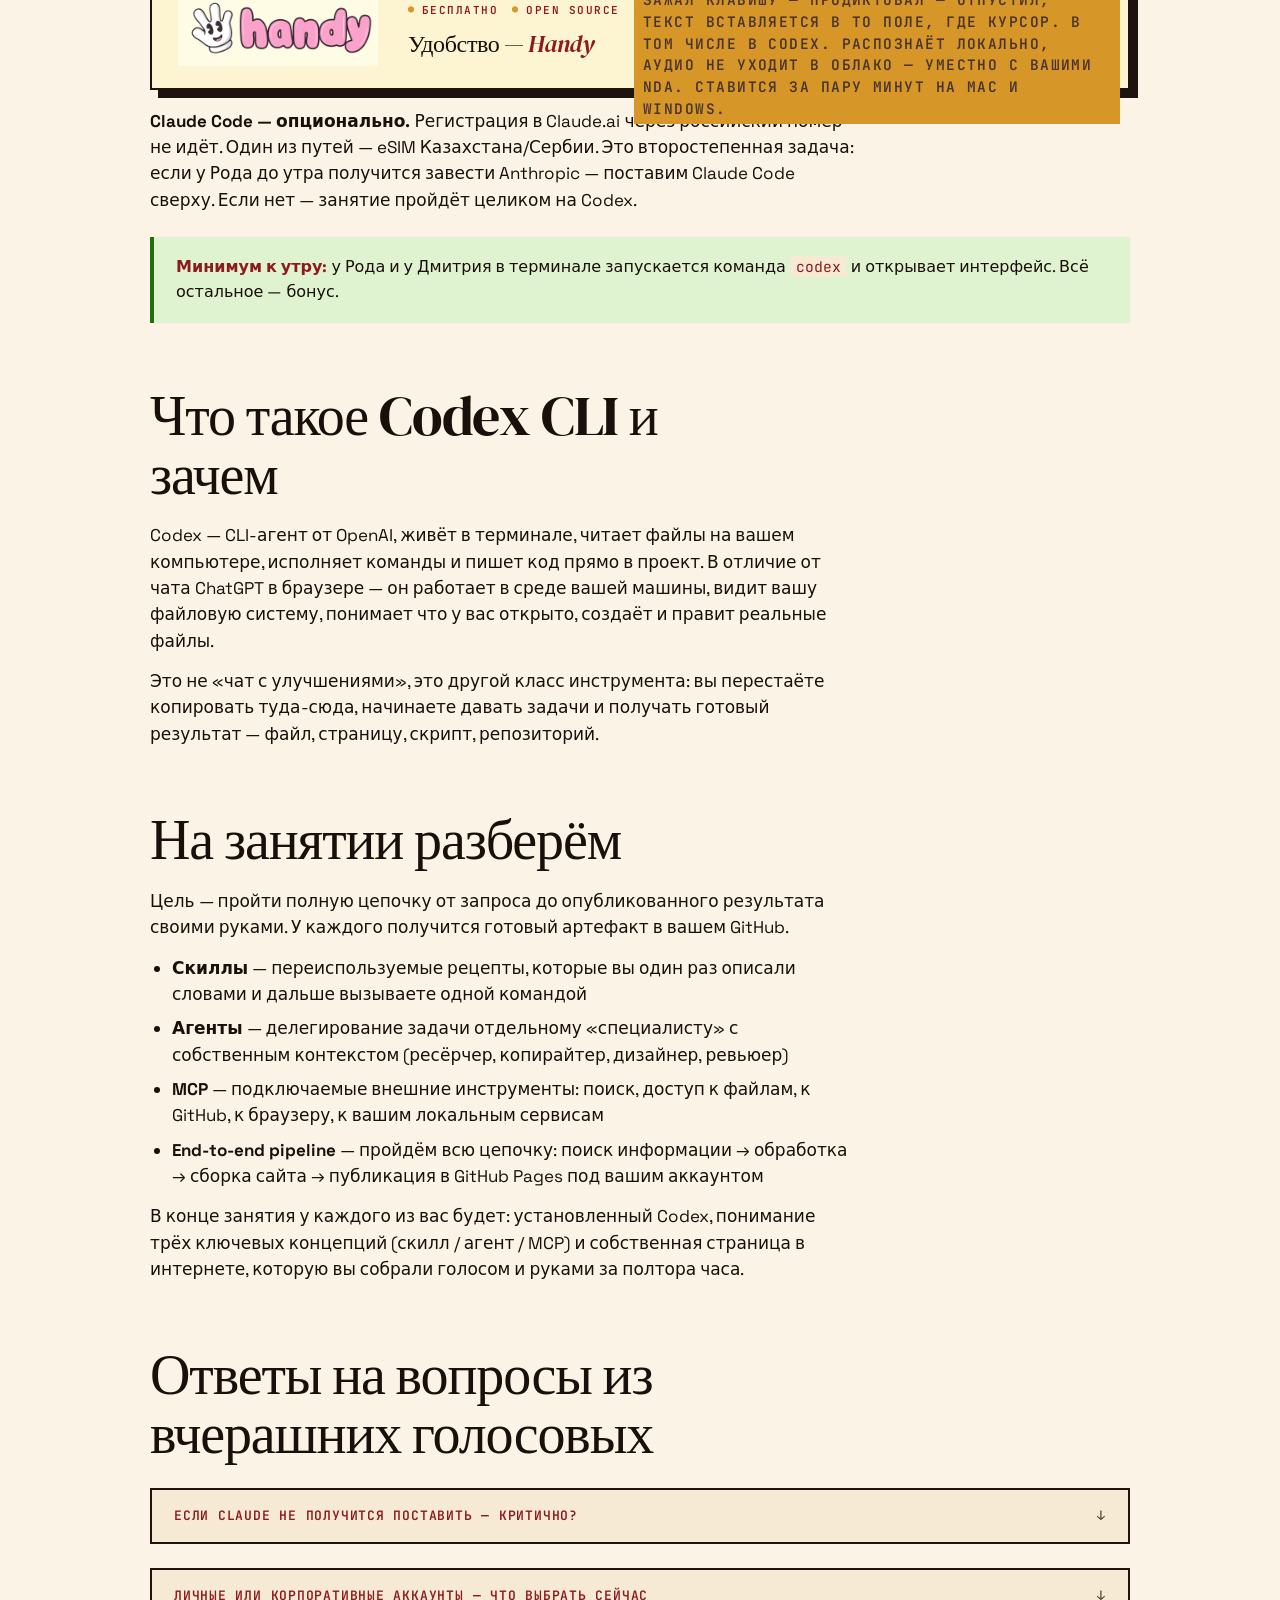
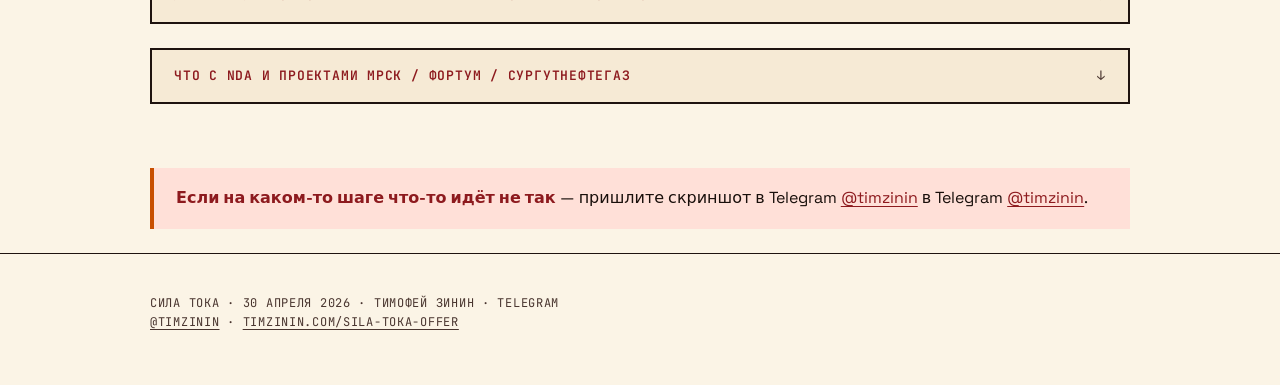
==== commit 899e247e: "rewrite agenda: skills/agents/MCP + end-to-end site→GitHub Pages, drop Talantix/HH/tenders/AutoCAD" ====
--- a/index.html
+++ b/index.html
@@ -211,19 +211,19 @@
 <section>
   <h2>Что такое Codex CLI и зачем</h2>
   <p>Codex — CLI-агент от OpenAI, живёт в терминале, читает файлы на вашем компьютере, исполняет команды и пишет код прямо в проект. В отличие от чата ChatGPT в браузере — он работает в среде вашей машины, видит вашу файловую систему, понимает что у вас открыто, создаёт и правит реальные файлы.</p>
-  <p>Для подрядного EPC Codex применим в трёх горизонтах: разбор тендеров и лотов из локальных папок, парсинг переписок и резюме на лету, скрипты на Python/PowerShell для рутины (выгрузки, отчёты, переименования файлов в проектной документации).</p>
+  <p>Это не «чат с улучшениями», это другой класс инструмента: вы перестаёте копировать туда-сюда, начинаете давать задачи и получать готовый результат — файл, страницу, скрипт, репозиторий.</p>
 </section>
 
 <section>
   <h2>На занятии разберём</h2>
+  <p>Цель — пройти полную цепочку от запроса до опубликованного результата своими руками. У каждого получится готовый артефакт в вашем GitHub.</p>
   <ul>
-    <li>Базовая навигация в Codex: как просить и как давать обратную связь</li>
-    <li>Первый практический разбор лота zakupki.gov.ru — на материале «Силы Тока»</li>
-    <li>Скрининг отклика HH через Talantix-экспорт</li>
-    <li>Вопрос про ПУЭ/СП и архив проектов в AutoCAD</li>
-    <li>Где Codex полезен сразу, а где — пока нет (NDA, кабельные линии, КИИ)</li>
+    <li><b>Скиллы</b> — переиспользуемые рецепты, которые вы один раз описали словами и дальше вызываете одной командой</li>
+    <li><b>Агенты</b> — делегирование задачи отдельному «специалисту» с собственным контекстом (ресёрчер, копирайтер, дизайнер, ревьюер)</li>
+    <li><b>MCP</b> — подключаемые внешние инструменты: поиск, доступ к файлам, к GitHub, к браузеру, к вашим локальным сервисам</li>
+    <li><b>End-to-end pipeline</b> — пройдём всю цепочку: поиск информации → обработка → сборка сайта → публикация в GitHub Pages под вашим аккаунтом</li>
   </ul>
-  <p>Подготовьте, если успеете: 1–2 текстовых файла, на которых хотите потренироваться. Лот ОЭК, отклик с HH, фрагмент ТЗ, договор — что угодно из реальной рутины.</p>
+  <p>В конце занятия у каждого из вас будет: установленный Codex, понимание трёх ключевых концепций (скилл / агент / MCP) и собственная страница в интернете, которую вы собрали голосом и руками за полтора часа.</p>
 </section>
 
 <section>
@@ -330,7 +330,7 @@
       <p class="copy">Маленькая утилита, которая превращает Mac в надиктовщика: зажал клавишу → говоришь → отпустил, текст вставляется в курсор. В том числе в окно Codex.</p>
     </div>
   </aside>
-  <p>Зачем для нашей задачи: разбор лота тендера, постановка задачи Codex, формулировка вопроса по ПУЭ — намного быстрее наговорить голосом. Распознавание происходит локально на маке, ничего не уходит в облако — это важно с учётом ваших NDA.</p>
+  <p>Зачем для нашей задачи: ставить задачу Codex, описывать что вы хотите получить на выходе, надиктовывать длинные тексты и заметки — намного быстрее, чем набирать. Распознавание происходит локально на маке, ничего не уходит в облако.</p>
   <p>Скачать .dmg под ваш мак с <a href="https://handy.computer/download" target="_blank">handy.computer/download</a>:</p>
   <ul>
     <li><b>Apple Silicon</b> (M1/M2/M3/M4 — почти все маки с 2020 года) → <a href="https://github.com/cjpais/Handy/releases/download/v0.8.3/Handy_0.8.3_aarch64.dmg" target="_blank">Handy_0.8.3_aarch64.dmg</a></li>
@@ -443,7 +443,7 @@
       <p class="copy">Маленькая утилита, которая превращает Windows в надиктовщика: зажал клавишу → говоришь → отпустил, текст вставляется в курсор. В том числе в PowerShell с Codex.</p>
     </div>
   </aside>
-  <p>Зачем для нашей задачи: разбор лота тендера, постановка задачи Codex, формулировка отклика по HH — намного быстрее наговорить голосом. Распознавание происходит локально на компьютере, ничего не уходит в облако — это важно с учётом NDA с заказчиками.</p>
+  <p>Зачем для нашей задачи: ставить задачу Codex, описывать что вы хотите получить на выходе, надиктовывать длинные тексты и заметки — намного быстрее, чем набирать. Распознавание происходит локально на компьютере, ничего не уходит в облако.</p>
   <p>Скачать установщик с <a href="https://handy.computer/download" target="_blank">handy.computer/download</a>:</p>
   <ul>
     <li><b>Обычный ПК или ноутбук с Intel/AMD</b> (99% случаев) → <a href="https://github.com/cjpais/Handy/releases/download/v0.8.3/Handy_0.8.3_x64-setup.exe" target="_blank">Handy_0.8.3_x64-setup.exe</a></li>
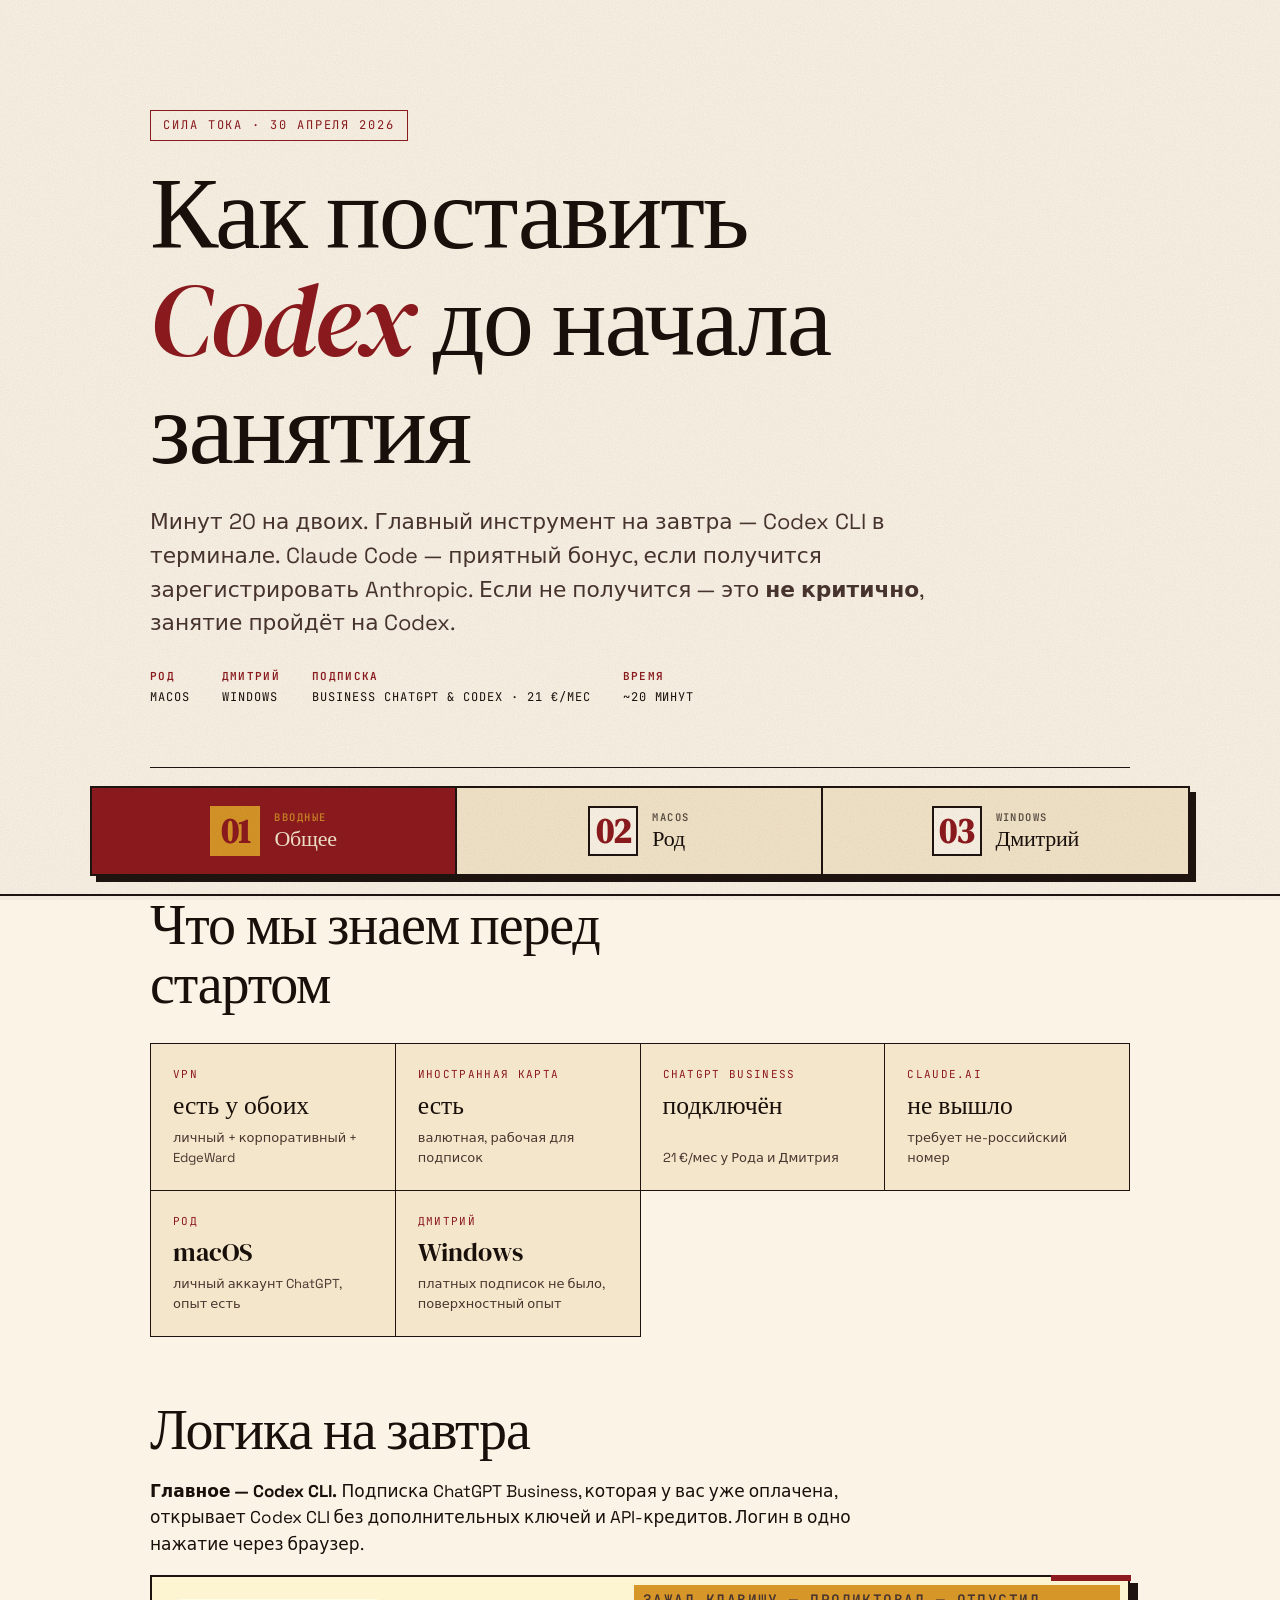
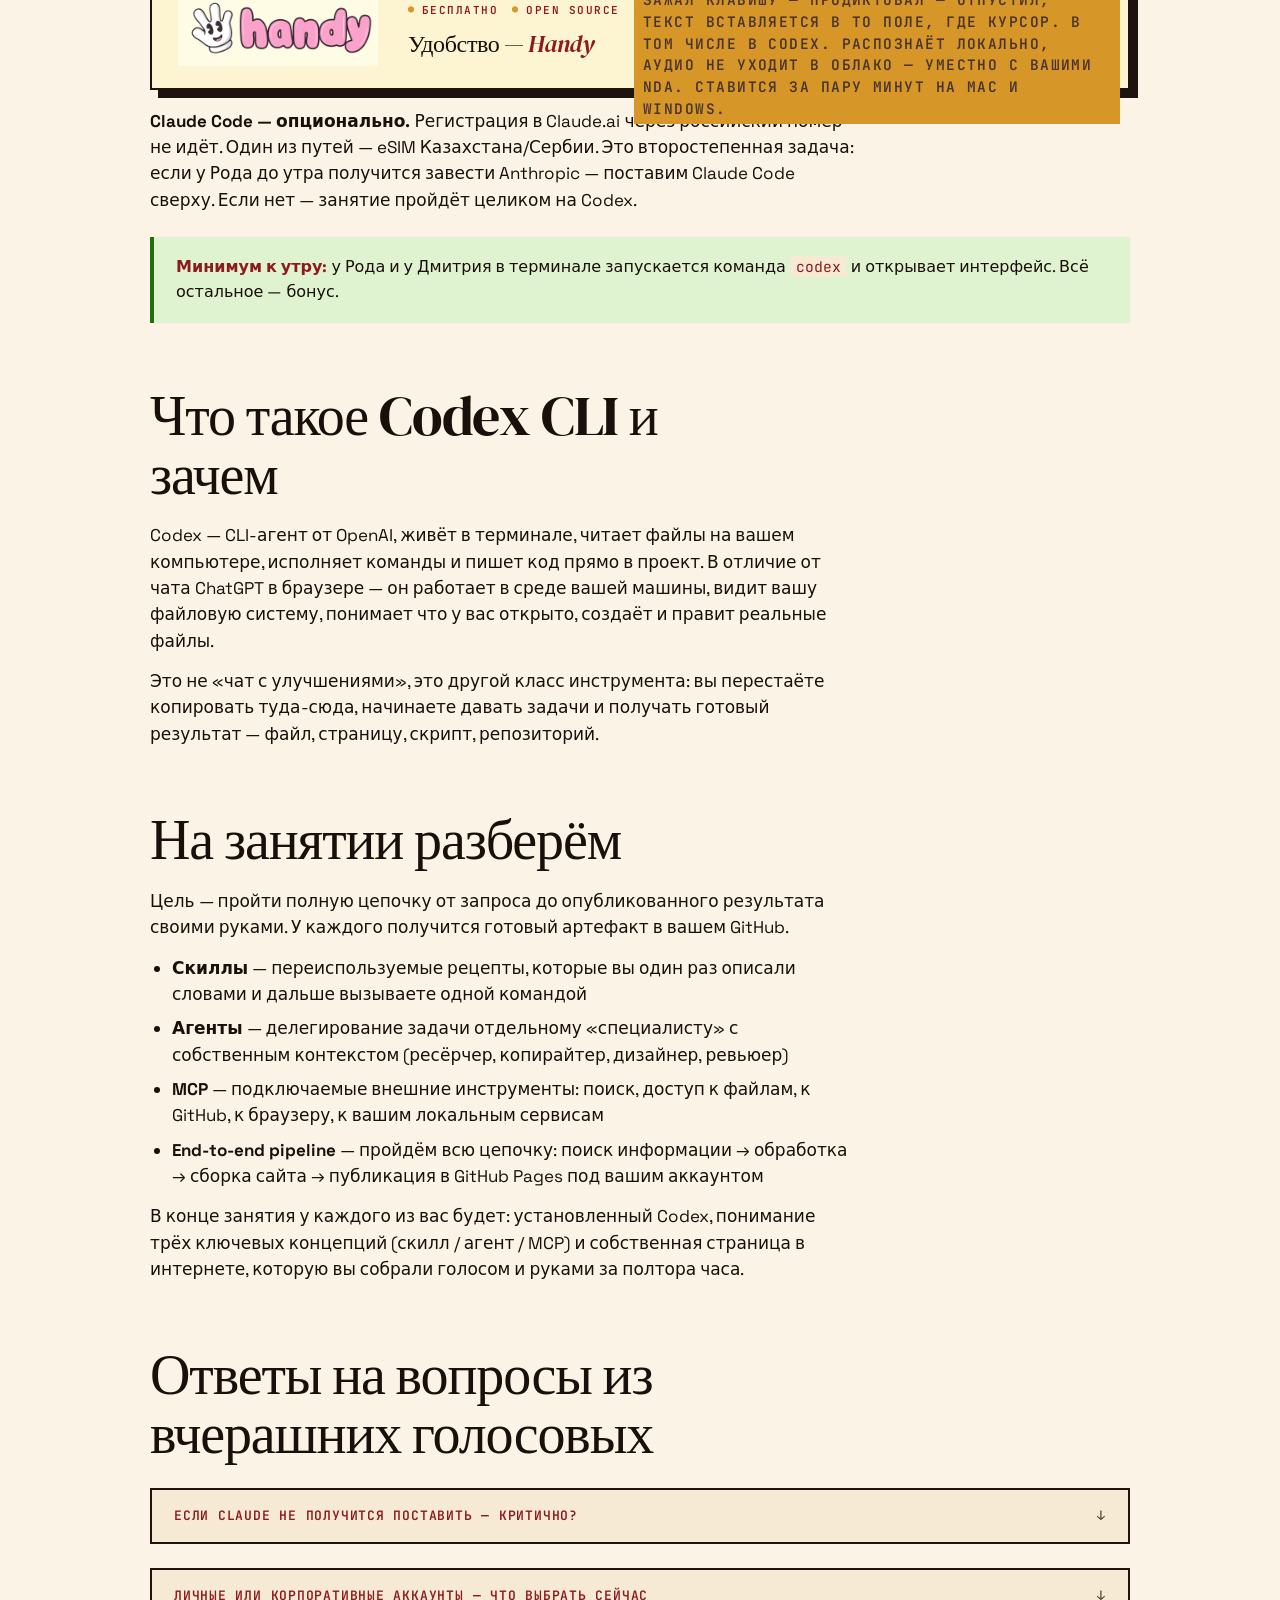
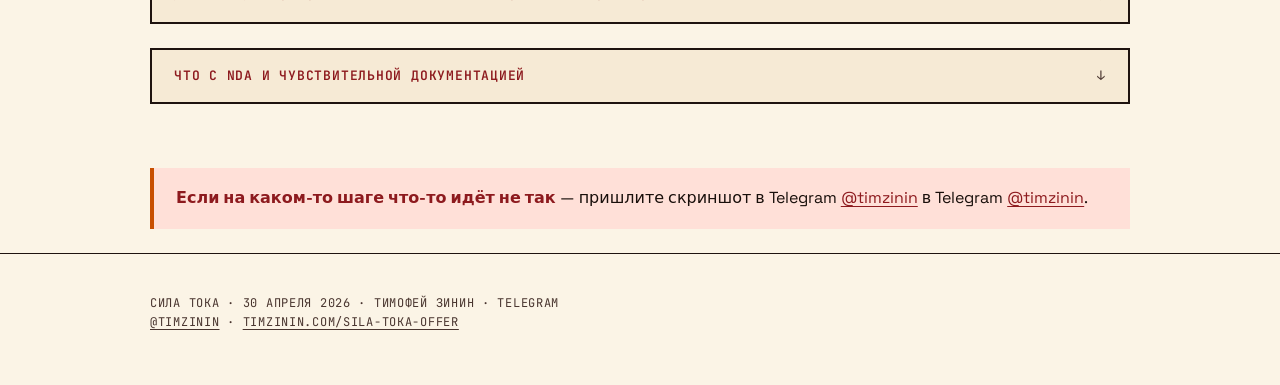
==== commit ac1939aa: "neutralize NDA section: remove МРСК/Сургутнефтегаз/Фортум/КИИ specifics" ====
--- a/index.html
+++ b/index.html
@@ -239,14 +239,14 @@
   <details class="troubleshoot">
     <summary>Личные или корпоративные аккаунты — что выбрать сейчас</summary>
     <div class="body">
-      <p>На стадии «двое за две недели» — личные. Корпоративная схема с расчётным счётом для зарубежных подписок не собирается без отдельной юр-конструкции. По вашему стеку (с НДА с МРСК/Сургутнефтегазом, проекты под ФЗ-187) переход в enterprise — это отдельный спринт после того, как два человека реально начнут получать пользу. Сейчас корректно: личные аккаунты Рода и Дмитрия, оплата с зарубежной карты владельца или айтишника.</p>
-    </div>
-  </details>
-
-  <details class="troubleshoot">
-    <summary>Что с NDA и проектами МРСК / Фортум / Сургутнефтегаз</summary>
-    <div class="body">
-      <p>Любые документы под NDA — ни в Codex, ни в Claude, ни в ChatGPT в открытом виде не отправляем. На занятии разберём приём «обезличивания» (вырезание адресов, имён, номеров договоров) и обозначим класс задач, где он применим, а где нет. Для чувствительной части (КИИ, кабельные линии Москвы) — через локальные модели или РФ-стек, это материал отдельной встречи.</p>
+      <p>На стадии «двое за две недели» — личные. Корпоративная схема с расчётным счётом для зарубежных подписок не собирается без отдельной юр-конструкции, и с учётом ваших NDA и регуляторных ограничений переход на enterprise — отдельный спринт после того, как два человека реально начнут получать пользу. Сейчас корректно: личные аккаунты Рода и Дмитрия, оплата с зарубежной карты владельца или айтишника.</p>
+    </div>
+  </details>
+
+  <details class="troubleshoot">
+    <summary>Что с NDA и чувствительной документацией</summary>
+    <div class="body">
+      <p>Любые документы под NDA — ни в Codex, ни в Claude, ни в ChatGPT в открытом виде не отправляем. Тренируемся на обезличенных или публичных материалах — задачи и принципы те же, а данные ничьих NDA не нарушают. Под чувствительный класс (внутренние документы, проекты под регуляторные ограничения) уместен отдельный контур на локальных моделях — это материал следующей встречи, не сегодня.</p>
     </div>
   </details>
 
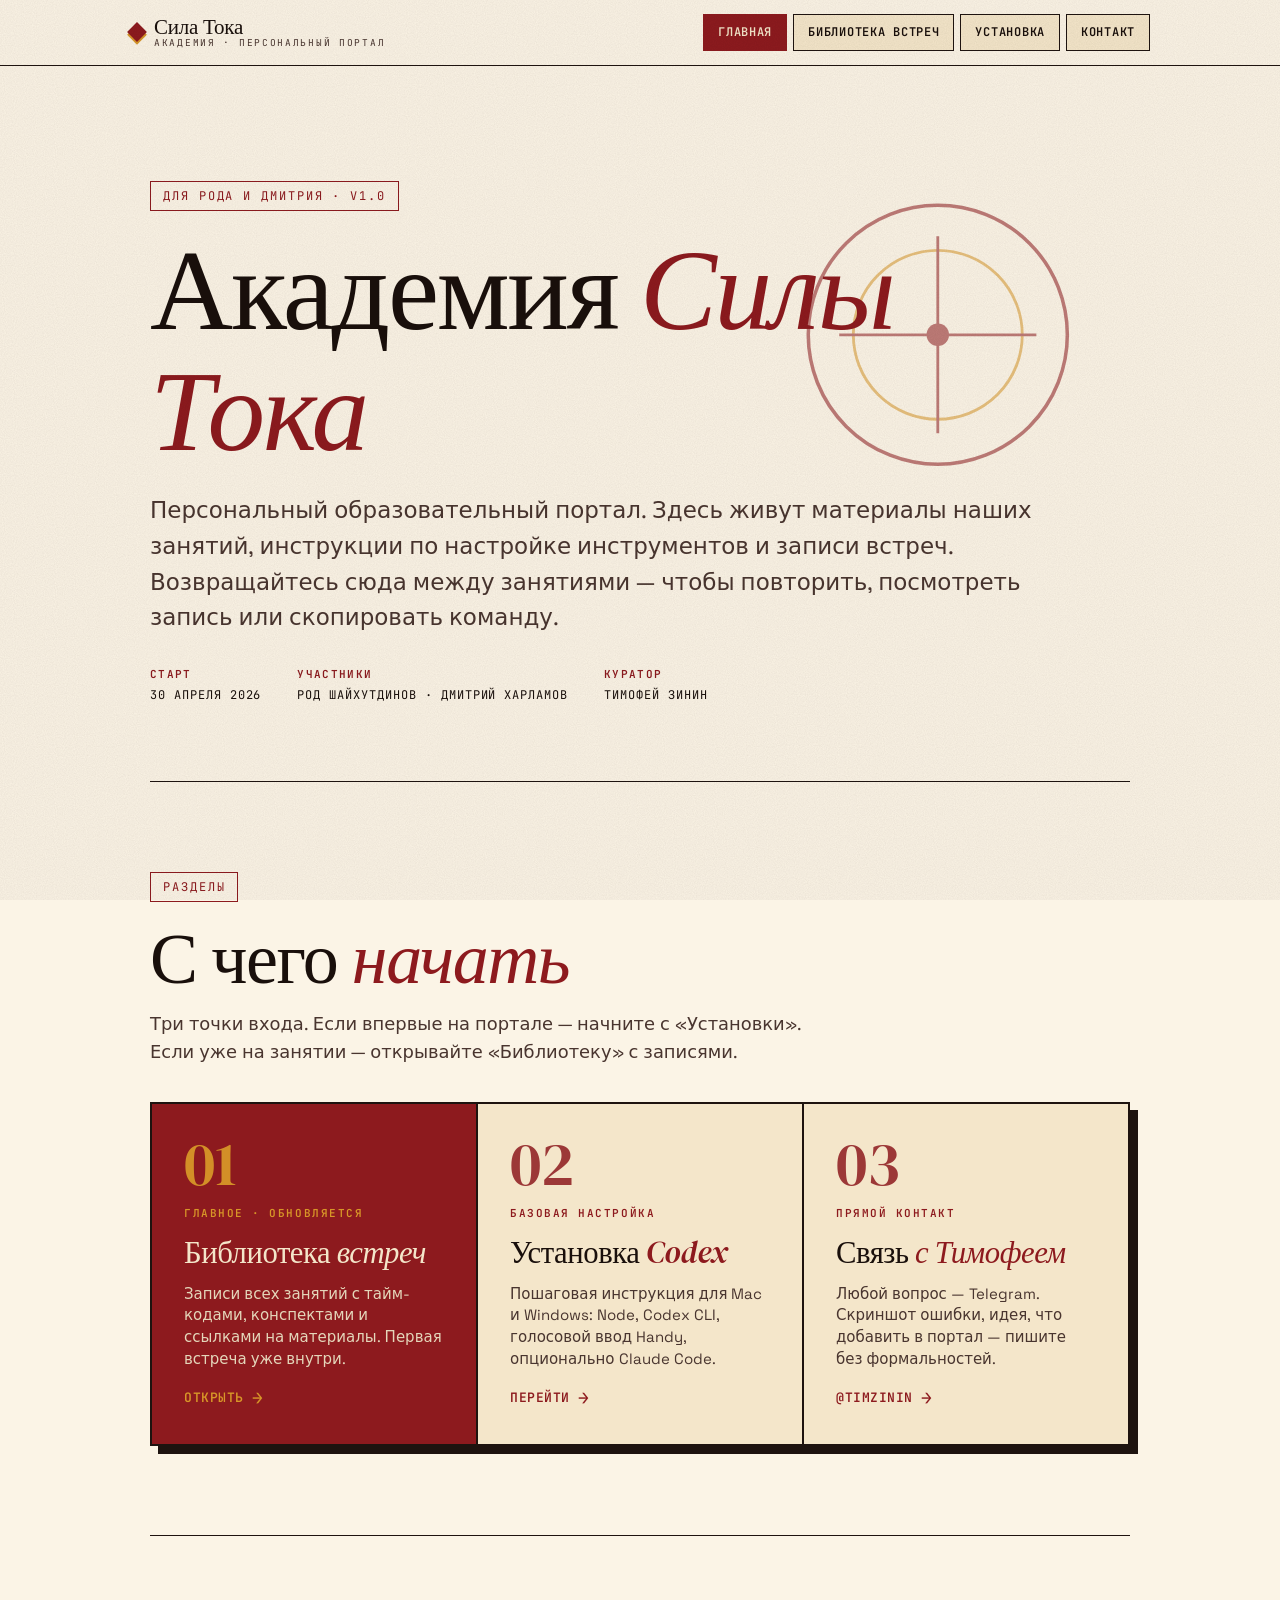
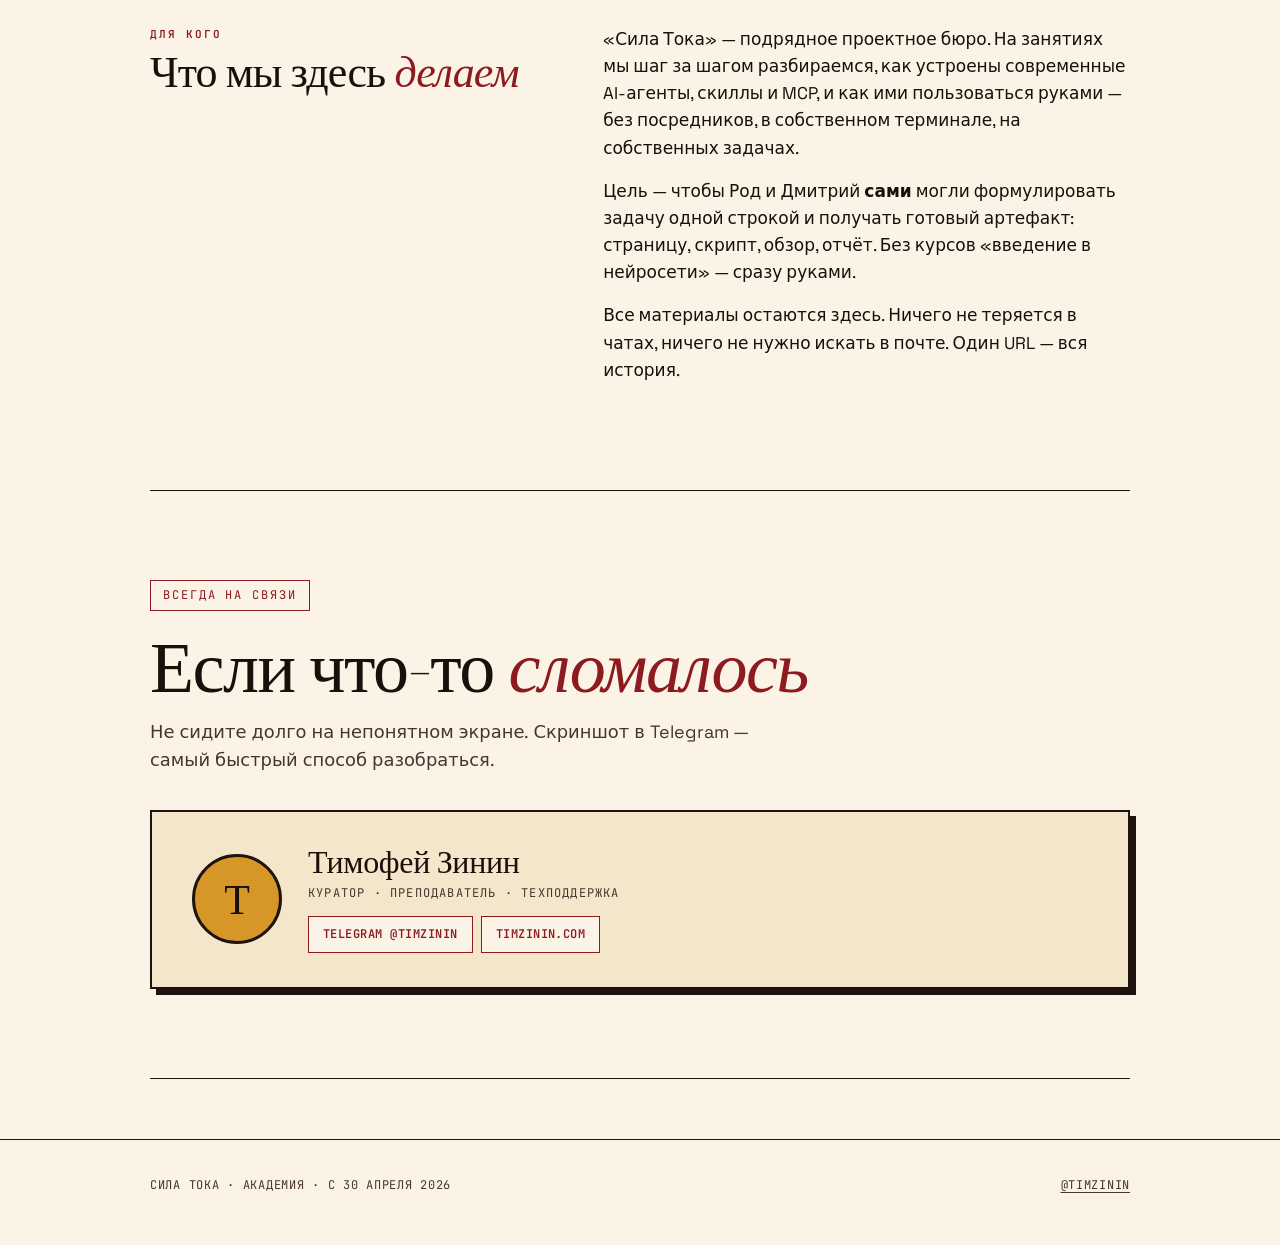
==== commit 6ffe514b: "restructure: portal home + library + meeting page (2026-04-30 codex setup) with shared nav" ====
--- a/index.html
+++ b/index.html
@@ -3,527 +3,172 @@
 <head>
 <meta charset="UTF-8">
 <meta name="viewport" content="width=device-width, initial-scale=1.0">
-<title>Сила Тока — инструкция к утру 30 апреля</title>
-<meta name="description" content="Установка CLI Codex (обязательно) и Claude Code (опционально) для Рода (Mac) и Дмитрия (Windows) к занятию 30 апреля.">
+<title>Сила Тока · Академия — персональный портал Рода и Дмитрия</title>
+<meta name="description" content="Образовательный портал «Сила Тока · Академия». Установка инструментов, библиотека встреч, материалы и контакты для Рода Шайхутдинова и Дмитрия Харламова.">
 <link rel="canonical" href="https://timzinin.com/sila-toka-setup/">
 <link rel="preconnect" href="https://fonts.googleapis.com">
 <link rel="preconnect" href="https://fonts.gstatic.com" crossorigin>
 <link href="https://fonts.googleapis.com/css2?family=Space+Grotesk:wght@400;500;600;700&family=DM+Serif+Display&family=JetBrains+Mono:wght@400;500;600&display=swap" rel="stylesheet">
+<link rel="stylesheet" href="_portal.css">
 <style>
-:root{
-  --bg: oklch(97% 0.020 85);
-  --bg-2: oklch(94% 0.030 80);
-  --ink: oklch(18% 0.02 40);
-  --ink-soft: oklch(35% 0.03 40);
-  --line: oklch(20% 0.02 40);
-  --bordeaux: oklch(42% 0.15 25);
-  --terracotta: oklch(58% 0.17 45);
-  --ochre: oklch(72% 0.14 75);
-  --peach: oklch(82% 0.09 75);
-  --cream: oklch(93% 0.04 85);
-  --code-bg: oklch(22% 0.02 40);
-  --code-ink: oklch(94% 0.04 85);
-}
-*,*::before,*::after{box-sizing:border-box}
-html,body{margin:0;padding:0}
-html{scroll-behavior:smooth}
-body{background:var(--bg);color:var(--ink);font-family:'Space Grotesk',system-ui,sans-serif;font-size:17px;line-height:1.55;position:relative;min-height:100vh}
-body::before{content:"";position:fixed;inset:0;pointer-events:none;z-index:1000;opacity:0.32;mix-blend-mode:multiply;background-image:url("data:image/svg+xml;utf8,<svg xmlns='http://www.w3.org/2000/svg' width='220' height='220'><filter id='n'><feTurbulence type='fractalNoise' baseFrequency='0.9' numOctaves='2' stitchTiles='stitch'/><feColorMatrix values='0 0 0 0 0.1 0 0 0 0 0.07 0 0 0 0 0.05 0 0 0 0.32 0'/></filter><rect width='100%' height='100%' filter='url(%23n)'/></svg>")}
+.hero{padding:clamp(60px,9vw,130px) 0 clamp(40px,6vw,90px);position:relative}
+.hero h1{font-size:clamp(54px,9vw,128px);max-width:14ch;margin-bottom:22px}
+.hero h1 em{font-style:italic;color:var(--bordeaux)}
+.hero .lede{font-size:clamp(18px,1.8vw,23px);max-width:60ch;color:var(--ink-soft);margin:0 0 30px}
+.hero .meta{display:flex;flex-wrap:wrap;gap:18px 36px;font-family:'JetBrains Mono',monospace;font-size:12px;text-transform:uppercase;letter-spacing:0.08em}
+.hero .meta b{color:var(--bordeaux);display:block;font-size:11px;font-weight:600;letter-spacing:0.12em;margin-bottom:3px}
+.hero-geom{position:absolute;right:clamp(16px,4vw,60px);top:clamp(70px,10vw,130px);width:clamp(160px,22vw,300px);pointer-events:none;opacity:0.55;z-index:-1}
 
-h1,h2,h3,h4{font-family:'DM Serif Display',Georgia,serif;font-weight:400;letter-spacing:-0.02em;line-height:1.05;margin:0}
-.mono{font-family:'JetBrains Mono',ui-monospace,monospace}
-a{color:var(--bordeaux);text-decoration:underline;text-underline-offset:3px}
-a:hover{color:var(--terracotta)}
+section{padding:clamp(50px,7vw,100px) 0;border-bottom:1.5px solid var(--line)}
+h2.sec-title{font-size:clamp(36px,6vw,72px);margin-bottom:14px;max-width:22ch}
+h2.sec-title em{color:var(--bordeaux);font-style:italic}
+.sec-lede{font-size:clamp(16px,1.4vw,18px);max-width:60ch;color:var(--ink-soft);margin:0 0 36px}
 
-.wrap{max-width:1100px;margin:0 auto;padding:0 clamp(20px,5vw,60px)}
+.module-grid{display:grid;grid-template-columns:repeat(auto-fit,minmax(290px,1fr));gap:0;border-top:2.5px solid var(--line);border-left:2.5px solid var(--line);box-shadow:8px 8px 0 var(--line);background:var(--cream)}
+.module{display:flex;flex-direction:column;gap:14px;padding:32px clamp(22px,3vw,32px);border-right:2.5px solid var(--line);border-bottom:2.5px solid var(--line);background:var(--cream);min-height:280px;text-decoration:none;color:var(--ink);position:relative;transition:background .15s,transform .15s}
+.module:hover{background:var(--peach)}
+.module .num{font-family:'DM Serif Display',serif;font-size:62px;line-height:0.9;color:var(--bordeaux);opacity:0.85}
+.module .tag{font-family:'JetBrains Mono',monospace;font-size:11px;letter-spacing:0.14em;text-transform:uppercase;color:var(--bordeaux);font-weight:600}
+.module h3{font-family:'DM Serif Display',serif;font-size:clamp(26px,2.4vw,34px);margin:0;color:var(--ink);letter-spacing:-0.015em}
+.module h3 em{font-style:italic;color:var(--bordeaux)}
+.module .desc{font-size:15px;line-height:1.45;color:var(--ink-soft);margin:0 0 auto;max-width:32ch}
+.module .arrow{margin-top:auto;font-family:'JetBrains Mono',monospace;font-size:13px;font-weight:600;letter-spacing:0.04em;text-transform:uppercase;color:var(--bordeaux);display:flex;align-items:center;gap:8px}
+.module .arrow::after{content:"→";font-size:18px;transition:transform .15s}
+.module:hover .arrow::after{transform:translateX(6px)}
+.module.featured{background:var(--bordeaux);color:var(--cream)}
+.module.featured h3,.module.featured h3 em{color:var(--cream)}
+.module.featured .num{color:var(--ochre);opacity:0.95}
+.module.featured .tag{color:var(--ochre)}
+.module.featured .desc{color:oklch(88% 0.04 85)}
+.module.featured .arrow{color:var(--ochre)}
+.module.featured:hover{background:oklch(38% 0.15 25)}
 
-header{padding:clamp(50px,9vw,110px) 0 clamp(30px,5vw,60px);border-bottom:1.5px solid var(--line)}
-.eyebrow{font-family:'JetBrains Mono',monospace;font-size:12px;letter-spacing:0.16em;text-transform:uppercase;color:var(--bordeaux);margin-bottom:18px;display:inline-block;padding:5px 12px;border:1.5px solid var(--bordeaux)}
-h1{font-size:clamp(46px,8vw,108px);max-width:14ch;margin-bottom:24px}
-h1 em{font-style:italic;color:var(--bordeaux)}
-.lede{font-size:clamp(18px,1.7vw,22px);max-width:62ch;color:var(--ink-soft);margin:0}
-.meta{display:flex;flex-wrap:wrap;gap:18px 32px;margin-top:28px;font-family:'JetBrains Mono',monospace;font-size:12px;text-transform:uppercase;letter-spacing:0.08em;color:var(--ink)}
-.meta b{color:var(--bordeaux);display:block;font-size:11px;font-weight:600;letter-spacing:0.12em;margin-bottom:3px}
+.about{display:grid;grid-template-columns:1fr 1.4fr;gap:clamp(40px,6vw,90px);align-items:start}
+@media(max-width:780px){.about{grid-template-columns:1fr;gap:30px}}
+.about .label{font-family:'JetBrains Mono',monospace;font-size:11px;letter-spacing:0.18em;text-transform:uppercase;color:var(--bordeaux);font-weight:600}
+.about p{font-size:17px;line-height:1.6;color:var(--ink);margin:0 0 16px}
+.about p b{color:var(--ink)}
 
-.tabs{position:sticky;top:0;z-index:50;background:var(--bg);border-bottom:2.5px solid var(--line);padding:18px clamp(20px,5vw,60px)}
-.wrap-tabs{max-width:1100px;margin:0 auto;display:grid;grid-template-columns:repeat(3,1fr);gap:0;border:2.5px solid var(--line);background:var(--cream);box-shadow:6px 6px 0 var(--line)}
-.tab-btn{appearance:none;background:var(--cream);border:none;border-right:2.5px solid var(--line);color:var(--ink);font-family:'Space Grotesk',sans-serif;font-size:15px;font-weight:600;letter-spacing:0.02em;padding:18px 18px;cursor:pointer;transition:background .15s,color .15s;display:flex;align-items:center;justify-content:center;gap:14px;text-align:left;min-height:78px;position:relative}
-.tab-btn:last-child{border-right:none}
-.tab-btn:hover{background:var(--peach)}
-.tab-btn.active{background:var(--bordeaux);color:var(--cream)}
-.tab-btn .num{display:inline-flex;align-items:center;justify-content:center;font-family:'DM Serif Display',serif;font-size:34px;line-height:1;color:var(--bordeaux);background:var(--bg);width:50px;height:50px;border:2px solid var(--line);flex-shrink:0;transition:color .15s,background .15s,border-color .15s}
-.tab-btn:hover .num{background:var(--cream)}
-.tab-btn.active .num{color:var(--bordeaux);background:var(--ochre);border-color:var(--ochre)}
-.tab-btn .label{display:flex;flex-direction:column;gap:3px;line-height:1.15}
-.tab-btn .label .top{font-family:'JetBrains Mono',monospace;font-size:10.5px;letter-spacing:0.14em;text-transform:uppercase;opacity:0.7;font-weight:600}
-.tab-btn .label .name{font-family:'DM Serif Display',serif;font-size:22px;letter-spacing:-0.01em;font-weight:400}
-.tab-btn.active .label .top{opacity:0.85;color:var(--ochre)}
-@media(max-width:680px){
-  .wrap-tabs{grid-template-columns:1fr;box-shadow:4px 4px 0 var(--line)}
-  .tab-btn{border-right:none;border-bottom:2.5px solid var(--line);min-height:64px;padding:14px 16px}
-  .tab-btn:last-child{border-bottom:none}
-  .tab-btn .num{width:42px;height:42px;font-size:26px}
-  .tab-btn .label .name{font-size:18px}
-}
-
-main{padding:clamp(40px,6vw,80px) 0 120px}
-.tab-panel{display:none}
-.tab-panel.active{display:block}
-
-section{margin-bottom:clamp(40px,5vw,70px)}
-h2{font-size:clamp(32px,4.5vw,56px);max-width:22ch;margin-bottom:18px}
-h2 em{color:var(--bordeaux);font-style:italic}
-h3{font-size:clamp(22px,2.2vw,30px);margin:36px 0 14px;color:var(--ink)}
-h3 .step{font-family:'JetBrains Mono',monospace;font-size:14px;color:var(--bordeaux);margin-right:14px;letter-spacing:0.06em}
-p{margin:0 0 14px;max-width:64ch}
-ul{padding-left:22px;margin:0 0 14px;max-width:64ch}
-li{margin-bottom:8px}
-.callout{background:var(--cream);border-left:4px solid var(--bordeaux);padding:18px 22px;margin:24px 0;font-size:16px}
-.callout b{color:var(--bordeaux)}
-.callout-warn{background:oklch(94% 0.05 30);border-left-color:var(--terracotta)}
-.callout-ok{background:oklch(94% 0.05 130);border-left-color:oklch(48% 0.15 140)}
-
-pre{background:var(--code-bg);color:var(--code-ink);font-family:'JetBrains Mono',monospace;font-size:14px;line-height:1.55;padding:16px 20px;border-radius:0;overflow-x:auto;margin:14px 0;border-left:4px solid var(--ochre);position:relative}
-code{font-family:'JetBrains Mono',monospace;font-size:0.92em;background:var(--bg-2);padding:1px 6px;border-radius:3px;color:var(--bordeaux)}
-pre code{background:transparent;color:inherit;padding:0;font-size:14px}
-.copy{position:absolute;top:8px;right:8px;background:var(--ochre);border:none;color:var(--ink);font-family:'JetBrains Mono',monospace;font-size:10px;font-weight:600;letter-spacing:0.1em;padding:4px 9px;cursor:pointer;text-transform:uppercase}
-.copy:hover{background:var(--terracotta);color:var(--cream)}
-
-.checklist{list-style:none;padding-left:0;border:1.5px solid var(--line);background:var(--cream)}
-.checklist li{display:flex;gap:14px;padding:14px 18px;border-bottom:1px solid var(--line);margin:0;align-items:flex-start}
-.checklist li:last-child{border-bottom:none}
-.checklist li::before{content:"☐";font-family:'JetBrains Mono',monospace;font-weight:700;color:var(--bordeaux);font-size:18px;flex-shrink:0}
-.checklist li b{display:block;color:var(--ink);margin-bottom:2px}
-.checklist li span{color:var(--ink-soft);font-size:14px}
-
-.facts{display:grid;grid-template-columns:repeat(auto-fit,minmax(220px,1fr));gap:0;border-top:1.5px solid var(--line);border-left:1.5px solid var(--line);margin:30px 0}
-.fact{padding:22px 22px;border-right:1.5px solid var(--line);border-bottom:1.5px solid var(--line);background:var(--cream);min-height:130px;display:flex;flex-direction:column;gap:8px}
-.fact .k{font-family:'JetBrains Mono',monospace;font-size:11px;text-transform:uppercase;letter-spacing:0.12em;color:var(--bordeaux)}
-.fact .v{font-family:'DM Serif Display',serif;font-size:clamp(20px,2vw,26px);line-height:1.1}
-.fact .d{font-size:13px;color:var(--ink-soft);margin-top:auto}
-
-.troubleshoot{border:2px solid var(--line);background:var(--bg-2);padding:0;margin:24px 0}
-.troubleshoot summary{padding:16px 22px;font-family:'JetBrains Mono',monospace;font-size:13px;font-weight:600;text-transform:uppercase;letter-spacing:0.06em;color:var(--bordeaux);cursor:pointer;list-style:none}
-.troubleshoot summary::after{content:" ↓";float:right;color:var(--ink-soft)}
-.troubleshoot[open] summary::after{content:" ↑"}
-.troubleshoot[open] summary{border-bottom:1.5px solid var(--line)}
-.troubleshoot .body{padding:18px 22px}
-.troubleshoot .body p:last-child{margin-bottom:0}
-
-footer{border-top:1.5px solid var(--line);padding:40px 0;font-family:'JetBrains Mono',monospace;font-size:12px;color:var(--ink-soft);letter-spacing:0.06em;text-transform:uppercase}
-footer a{color:var(--ink-soft)}
-
-.handy-card{background:oklch(96.5% 0.045 95);border:2.5px solid var(--line);padding:30px clamp(22px,4vw,40px);margin:24px 0 32px;display:grid;grid-template-columns:auto 1fr;gap:30px;align-items:center;box-shadow:8px 8px 0 var(--line);position:relative}
-.handy-card::before{content:"";position:absolute;top:-2.5px;right:-2.5px;width:80px;height:6px;background:var(--bordeaux)}
-.handy-card .visual{max-width:300px;width:100%}
-.handy-card .visual img{display:block;width:100%;height:auto}
-.handy-card .body .tag{font-family:'JetBrains Mono',monospace;font-size:11px;letter-spacing:0.14em;color:var(--bordeaux);text-transform:uppercase;font-weight:600;margin-bottom:12px;display:flex;flex-wrap:wrap;gap:6px 14px}
-.handy-card .body .tag span{display:inline-flex;align-items:center;gap:6px}
-.handy-card .body .tag span::before{content:"●";color:var(--ochre);font-size:10px}
-.handy-card .body .pitch{font-family:'DM Serif Display',serif;font-size:clamp(22px,2.6vw,32px);color:var(--ink);margin:0 0 10px;letter-spacing:-0.015em;line-height:1.1;max-width:24ch}
-.handy-card .body .pitch em{font-style:italic;color:var(--bordeaux)}
-.handy-card .body .copy{font-size:15.5px;color:var(--ink-soft);line-height:1.5;max-width:54ch;margin:0}
-.handy-card.compact{padding:22px 26px;margin:18px 0}
-.handy-card.compact .visual{max-width:200px}
-.handy-card.compact .body .pitch{font-size:clamp(20px,2vw,24px);margin-bottom:6px}
-.handy-card.compact .body .copy{font-size:14.5px}
-@media(max-width:760px){
-  .handy-card{grid-template-columns:1fr;gap:18px;padding:22px;box-shadow:5px 5px 0 var(--line)}
-  .handy-card .visual{max-width:220px;margin:0 auto}
-}
-
-@media(max-width:680px){
-  .tab-btn{padding:14px 14px;font-size:12px}
-  .tab-btn .num{font-size:18px}
-  pre{font-size:12.5px;padding:14px 16px}
-}
+.contact-block{background:var(--cream);border:2.5px solid var(--line);box-shadow:6px 6px 0 var(--line);padding:34px clamp(24px,4vw,40px);display:grid;grid-template-columns:auto 1fr;gap:26px;align-items:center;margin-top:20px}
+@media(max-width:680px){.contact-block{grid-template-columns:1fr;gap:14px}}
+.contact-block .avatar{width:90px;height:90px;border-radius:50%;background:var(--ochre);border:3px solid var(--line);display:flex;align-items:center;justify-content:center;font-family:'DM Serif Display',serif;font-size:42px;color:var(--ink);line-height:1}
+.contact-block h3{font-family:'DM Serif Display',serif;font-size:32px;margin:0 0 4px;letter-spacing:-0.01em}
+.contact-block .role{font-family:'JetBrains Mono',monospace;font-size:12px;letter-spacing:0.1em;text-transform:uppercase;color:var(--ink-soft);margin-bottom:14px}
+.contact-block .channels{display:flex;flex-wrap:wrap;gap:8px}
+.contact-block .channels a{font-family:'JetBrains Mono',monospace;font-size:12px;letter-spacing:0.04em;font-weight:600;text-transform:uppercase;padding:8px 14px;border:1.5px solid var(--bordeaux);color:var(--bordeaux);text-decoration:none;background:var(--bg);transition:background .15s,color .15s}
+.contact-block .channels a:hover{background:var(--bordeaux);color:var(--cream)}
 </style>
 </head>
 <body>
 
-<div class="wrap">
-<header>
-  <span class="eyebrow">Сила Тока · 30 апреля 2026</span>
-  <h1>Как поставить <em>Codex</em> до начала занятия</h1>
-  <p class="lede">Минут 20 на двоих. Главный инструмент на завтра — Codex CLI в терминале. Claude Code — приятный бонус, если получится зарегистрировать Anthropic. Если не получится — это <b>не критично</b>, занятие пройдёт на Codex.</p>
-  <div class="meta">
-    <div><b>Род</b> macOS</div>
-    <div><b>Дмитрий</b> Windows</div>
-    <div><b>Подписка</b> Business ChatGPT &amp; Codex · 21 €/мес</div>
-    <div><b>Время</b> ~20 минут</div>
-  </div>
-</header>
-</div>
-
-<nav class="tabs">
-  <div class="wrap-tabs">
-    <button class="tab-btn active" data-tab="general">
-      <span class="num">01</span>
-      <span class="label"><span class="top">Вводные</span><span class="name">Общее</span></span>
-    </button>
-    <button class="tab-btn" data-tab="rod">
-      <span class="num">02</span>
-      <span class="label"><span class="top">macOS</span><span class="name">Род</span></span>
-    </button>
-    <button class="tab-btn" data-tab="dmitriy">
-      <span class="num">03</span>
-      <span class="label"><span class="top">Windows</span><span class="name">Дмитрий</span></span>
-    </button>
+<nav class="portal-nav">
+  <div class="portal-nav-inner">
+    <a class="portal-brand" href="./">
+      <span class="spark"></span>
+      <span class="name"><b>Сила Тока</b><span>академия · персональный портал</span></span>
+    </a>
+    <div class="portal-links">
+      <a href="./" class="active">Главная</a>
+      <a href="./library/">Библиотека встреч</a>
+      <a href="./setup/">Установка</a>
+      <a href="https://t.me/timzinin" target="_blank">Контакт</a>
+    </div>
   </div>
 </nav>
 
-<main class="wrap">
+<div class="wrap">
 
-<!-- ============================================================ -->
-<!-- TAB 01 — ОБЩЕЕ -->
-<!-- ============================================================ -->
-<div class="tab-panel active" id="tab-general">
-
-<section>
-  <h2>Что мы знаем перед стартом</h2>
-  <div class="facts">
-    <div class="fact"><div class="k">VPN</div><div class="v">есть у обоих</div><div class="d">личный + корпоративный + EdgeWard</div></div>
-    <div class="fact"><div class="k">Иностранная карта</div><div class="v">есть</div><div class="d">валютная, рабочая для подписок</div></div>
-    <div class="fact"><div class="k">ChatGPT Business</div><div class="v">подключён</div><div class="d">21 €/мес у Рода и Дмитрия</div></div>
-    <div class="fact"><div class="k">Claude.ai</div><div class="v">не вышло</div><div class="d">требует не-российский номер</div></div>
-    <div class="fact"><div class="k">Род</div><div class="v">macOS</div><div class="d">личный аккаунт ChatGPT, опыт есть</div></div>
-    <div class="fact"><div class="k">Дмитрий</div><div class="v">Windows</div><div class="d">платных подписок не было, поверхностный опыт</div></div>
+<section class="hero">
+  <svg class="hero-geom" viewBox="0 0 200 200" fill="none" xmlns="http://www.w3.org/2000/svg" aria-hidden="true">
+    <circle cx="100" cy="100" r="92" stroke="oklch(42% 0.15 25)" stroke-width="2.5"/>
+    <circle cx="100" cy="100" r="60" fill="none" stroke="oklch(72% 0.14 75)" stroke-width="2"/>
+    <path d="M30 100 L170 100 M100 30 L100 170" stroke="oklch(42% 0.15 25)" stroke-width="2"/>
+    <circle cx="100" cy="100" r="8" fill="oklch(42% 0.15 25)"/>
+  </svg>
+  <span class="eyebrow">для Рода и Дмитрия · v1.0</span>
+  <h1>Академия <em>Силы Тока</em></h1>
+  <p class="lede">Персональный образовательный портал. Здесь живут материалы наших занятий, инструкции по настройке инструментов и записи встреч. Возвращайтесь сюда между занятиями — чтобы повторить, посмотреть запись или скопировать команду.</p>
+  <div class="meta">
+    <div><b>Старт</b> 30 апреля 2026</div>
+    <div><b>Участники</b> Род Шайхутдинов · Дмитрий Харламов</div>
+    <div><b>Куратор</b> Тимофей Зинин</div>
   </div>
 </section>
 
 <section>
-  <h2>Логика на завтра</h2>
-  <p><b>Главное — Codex CLI.</b> Подписка ChatGPT Business, которая у вас уже оплачена, открывает Codex CLI без дополнительных ключей и API-кредитов. Логин в одно нажатие через браузер.</p>
-  <aside class="handy-card compact">
-    <a class="visual" href="https://handy.computer" target="_blank"><img src="img/handy-logo.png" alt="Handy — speech to text" loading="lazy"></a>
-    <div class="body">
-      <div class="tag"><span>бесплатно</span><span>open source</span><span>локально</span></div>
-      <p class="pitch">Удобство — <em>Handy</em></p>
-      <p class="copy">Зажал клавишу — продиктовал — отпустил, текст вставляется в то поле, где курсор. В том числе в Codex. Распознаёт локально, аудио не уходит в облако — уместно с вашими NDA. Ставится за пару минут на Mac и Windows.</p>
-    </div>
-  </aside>
-  <p><b>Claude Code — опционально.</b> Регистрация в Claude.ai через российский номер не идёт. Один из путей — eSIM Казахстана/Сербии. Это второстепенная задача: если у Рода до утра получится завести Anthropic — поставим Claude Code сверху. Если нет — занятие пройдёт целиком на Codex.</p>
-  <div class="callout callout-ok">
-    <b>Минимум к утру:</b> у Рода и у Дмитрия в терминале запускается команда <code>codex</code> и открывает интерфейс. Всё остальное — бонус.
+  <span class="eyebrow">разделы</span>
+  <h2 class="sec-title">С чего <em>начать</em></h2>
+  <p class="sec-lede">Три точки входа. Если впервые на портале — начните с «Установки». Если уже на занятии — открывайте «Библиотеку» с записями.</p>
+
+  <div class="module-grid">
+
+    <a class="module featured" href="./library/">
+      <div class="num">01</div>
+      <div class="tag">главное · обновляется</div>
+      <h3>Библиотека <em>встреч</em></h3>
+      <p class="desc">Записи всех занятий с тайм-кодами, конспектами и ссылками на материалы. Первая встреча уже внутри.</p>
+      <div class="arrow">Открыть</div>
+    </a>
+
+    <a class="module" href="./setup/">
+      <div class="num">02</div>
+      <div class="tag">базовая настройка</div>
+      <h3>Установка <em>Codex</em></h3>
+      <p class="desc">Пошаговая инструкция для Mac и Windows: Node, Codex CLI, голосовой ввод Handy, опционально Claude Code.</p>
+      <div class="arrow">Перейти</div>
+    </a>
+
+    <a class="module" href="https://t.me/timzinin" target="_blank">
+      <div class="num">03</div>
+      <div class="tag">прямой контакт</div>
+      <h3>Связь <em>с Тимофеем</em></h3>
+      <p class="desc">Любой вопрос — Telegram. Скриншот ошибки, идея, что добавить в портал — пишите без формальностей.</p>
+      <div class="arrow">@timzinin</div>
+    </a>
+
   </div>
 </section>
 
 <section>
-  <h2>Что такое Codex CLI и зачем</h2>
-  <p>Codex — CLI-агент от OpenAI, живёт в терминале, читает файлы на вашем компьютере, исполняет команды и пишет код прямо в проект. В отличие от чата ChatGPT в браузере — он работает в среде вашей машины, видит вашу файловую систему, понимает что у вас открыто, создаёт и правит реальные файлы.</p>
-  <p>Это не «чат с улучшениями», это другой класс инструмента: вы перестаёте копировать туда-сюда, начинаете давать задачи и получать готовый результат — файл, страницу, скрипт, репозиторий.</p>
+  <div class="about">
+    <div>
+      <div class="label">для кого</div>
+      <h2 class="sec-title" style="font-size:clamp(28px,4vw,44px);margin-top:6px">Что мы здесь <em>делаем</em></h2>
+    </div>
+    <div>
+      <p>«Сила Тока» — подрядное проектное бюро. На занятиях мы шаг за шагом разбираемся, как устроены современные AI-агенты, скиллы и MCP, и как ими пользоваться руками — без посредников, в собственном терминале, на собственных задачах.</p>
+      <p>Цель — чтобы Род и Дмитрий <b>сами</b> могли формулировать задачу одной строкой и получать готовый артефакт: страницу, скрипт, обзор, отчёт. Без курсов «введение в нейросети» — сразу руками.</p>
+      <p>Все материалы остаются здесь. Ничего не теряется в чатах, ничего не нужно искать в почте. Один URL — вся история.</p>
+    </div>
+  </div>
 </section>
 
 <section>
-  <h2>На занятии разберём</h2>
-  <p>Цель — пройти полную цепочку от запроса до опубликованного результата своими руками. У каждого получится готовый артефакт в вашем GitHub.</p>
-  <ul>
-    <li><b>Скиллы</b> — переиспользуемые рецепты, которые вы один раз описали словами и дальше вызываете одной командой</li>
-    <li><b>Агенты</b> — делегирование задачи отдельному «специалисту» с собственным контекстом (ресёрчер, копирайтер, дизайнер, ревьюер)</li>
-    <li><b>MCP</b> — подключаемые внешние инструменты: поиск, доступ к файлам, к GitHub, к браузеру, к вашим локальным сервисам</li>
-    <li><b>End-to-end pipeline</b> — пройдём всю цепочку: поиск информации → обработка → сборка сайта → публикация в GitHub Pages под вашим аккаунтом</li>
-  </ul>
-  <p>В конце занятия у каждого из вас будет: установленный Codex, понимание трёх ключевых концепций (скилл / агент / MCP) и собственная страница в интернете, которую вы собрали голосом и руками за полтора часа.</p>
-</section>
+  <span class="eyebrow">всегда на связи</span>
+  <h2 class="sec-title">Если что-то <em>сломалось</em></h2>
+  <p class="sec-lede">Не сидите долго на непонятном экране. Скриншот в Telegram — самый быстрый способ разобраться.</p>
 
-<section>
-  <h2>Ответы на вопросы из вчерашних голосовых</h2>
-
-  <details class="troubleshoot">
-    <summary>Если Claude не получится поставить — критично?</summary>
-    <div class="body">
-      <p>Нет, не критично. Занятие построено на Codex. Claude Code — это дополнительный инструмент, который мы поставим, если у Рода удастся завершить регистрацию (через зарубежную eSIM или сервис временных номеров). До утра тратить силы на Claude не нужно — лучше довести Codex до запуска у обоих.</p>
+  <div class="contact-block">
+    <div class="avatar">Т</div>
+    <div>
+      <h3>Тимофей Зинин</h3>
+      <div class="role">куратор · преподаватель · техподдержка</div>
+      <div class="channels">
+        <a href="https://t.me/timzinin" target="_blank">Telegram @timzinin</a>
+        <a href="https://timzinin.com" target="_blank">timzinin.com</a>
+      </div>
     </div>
-  </details>
-
-  <details class="troubleshoot">
-    <summary>Личные или корпоративные аккаунты — что выбрать сейчас</summary>
-    <div class="body">
-      <p>На стадии «двое за две недели» — личные. Корпоративная схема с расчётным счётом для зарубежных подписок не собирается без отдельной юр-конструкции, и с учётом ваших NDA и регуляторных ограничений переход на enterprise — отдельный спринт после того, как два человека реально начнут получать пользу. Сейчас корректно: личные аккаунты Рода и Дмитрия, оплата с зарубежной карты владельца или айтишника.</p>
-    </div>
-  </details>
-
-  <details class="troubleshoot">
-    <summary>Что с NDA и чувствительной документацией</summary>
-    <div class="body">
-      <p>Любые документы под NDA — ни в Codex, ни в Claude, ни в ChatGPT в открытом виде не отправляем. Тренируемся на обезличенных или публичных материалах — задачи и принципы те же, а данные ничьих NDA не нарушают. Под чувствительный класс (внутренние документы, проекты под регуляторные ограничения) уместен отдельный контур на локальных моделях — это материал следующей встречи, не сегодня.</p>
-    </div>
-  </details>
-
-</section>
-
-<div class="callout callout-warn">
-  <b>Если на каком-то шаге что-то идёт не так</b> — пришлите скриншот в Telegram <a href="https://t.me/timzinin" target="_blank">@timzinin</a> в Telegram <a href="https://t.me/timzinin" target="_blank">@timzinin</a>.
-</div>
-
-</div>
-
-<!-- ============================================================ -->
-<!-- TAB 02 — РОД (macOS) -->
-<!-- ============================================================ -->
-<div class="tab-panel" id="tab-rod">
-
-<section>
-  <h2>Род · <em>macOS</em></h2>
-  <p>Полный путь — около 15 минут на чистом маке. Если Node.js уже стоит — 5 минут.</p>
-</section>
-
-<section>
-  <h3><span class="step">Шаг 1</span>Открыть Терминал</h3>
-  <p>На Mac: <code>⌘ + пробел</code> → набрать <b>Terminal</b> → Enter. Откроется чёрное (или белое) окно. Это и есть терминал, в нём всё происходит.</p>
-</section>
-
-<section>
-  <h3><span class="step">Шаг 2</span>Поставить Node.js</h3>
-  <p>Codex CLI распространяется через npm — менеджер пакетов из мира Node.js. Поэтому сначала Node.</p>
-  <p><b>Самый простой путь:</b> зайти на <a href="https://nodejs.org/" target="_blank">nodejs.org</a>, нажать большую зелёную кнопку «Download Node.js (LTS)», открыть скачанный .pkg, нажимать Continue / Install. Установщик стандартный.</p>
-  <p>После установки в терминале проверить:</p>
-  <pre><button class="copy">copy</button><code>node -v
-npm -v</code></pre>
-  <p>Должны вывестись две строчки с номерами версий, например <code>v22.11.0</code> и <code>10.9.0</code>. Если вышли — идём дальше.</p>
-  <details class="troubleshoot">
-    <summary>command not found: node</summary>
-    <div class="body">
-      <p>Закройте терминал и откройте заново — установщик Node иногда не сразу подцепляется в открытую сессию. Если и после этого не работает — пришлите скриншот в Telegram <a href="https://t.me/timzinin" target="_blank">@timzinin</a>.</p>
-    </div>
-  </details>
-</section>
-
-<section>
-  <h3><span class="step">Шаг 3</span>Поставить Codex CLI</h3>
-  <pre><button class="copy">copy</button><code>npm install -g @openai/codex</code></pre>
-  <p>Установка занимает 30–60 секунд. В конце должно появиться сообщение <code>added N packages</code>.</p>
-  <p>Проверить:</p>
-  <pre><button class="copy">copy</button><code>codex --version</code></pre>
-  <details class="troubleshoot">
-    <summary>EACCES / Permission denied на npm install -g</summary>
-    <div class="body">
-      <p>Запустите ту же команду с <code>sudo</code>:</p>
-      <pre><button class="copy">copy</button><code>sudo npm install -g @openai/codex</code></pre>
-      <p>Терминал спросит пароль от мака — это пароль учётной записи macOS, не от ChatGPT.</p>
-    </div>
-  </details>
-</section>
-
-<section>
-  <h3><span class="step">Шаг 4</span>Войти в свой ChatGPT-аккаунт</h3>
-  <p>В терминале:</p>
-  <pre><button class="copy">copy</button><code>codex</code></pre>
-  <p>При первом запуске Codex предложит выбрать способ авторизации. Выбираем <b>Sign in with ChatGPT</b> — Codex откроет браузер. В браузере залогиниться той же почтой, что и ваш ChatGPT Business аккаунт за 21 €. Подтвердить разрешение для CLI. Браузер скажет «You can close this tab». В терминале появится приглашение Codex.</p>
-  <div class="callout callout-ok"><b>Подписка Business ChatGPT &amp; Codex</b> уже включает доступ к Codex CLI без отдельных API-ключей. Дополнительно ничего платить не нужно.</div>
-</section>
-
-<section>
-  <h3><span class="step">Шаг 5</span>Проверка боем</h3>
-  <p>В Codex (после логина) набрать на русском:</p>
-  <pre><button class="copy">copy</button><code>напиши маленький python-скрипт, который печатает "сила тока" и сегодняшнюю дату</code></pre>
-  <p>Codex покажет план, спросит подтверждение и создаст файл рядом. Если файл создался — установка прошла. Можно закрывать терминал — занятие проведём с этого же места.</p>
-</section>
-
-<section>
-  <h3><span class="step">Шаг 6</span>Handy — голосовой ввод в терминал</h3>
-  <aside class="handy-card">
-    <a class="visual" href="https://handy.computer" target="_blank"><img src="img/handy-logo.png" alt="Handy — speech to text" loading="lazy"></a>
-    <div class="body">
-      <div class="tag"><span>бесплатно</span><span>open source</span><span>локально</span></div>
-      <p class="pitch">Speak into <em>any text field</em></p>
-      <p class="copy">Маленькая утилита, которая превращает Mac в надиктовщика: зажал клавишу → говоришь → отпустил, текст вставляется в курсор. В том числе в окно Codex.</p>
-    </div>
-  </aside>
-  <p>Зачем для нашей задачи: ставить задачу Codex, описывать что вы хотите получить на выходе, надиктовывать длинные тексты и заметки — намного быстрее, чем набирать. Распознавание происходит локально на маке, ничего не уходит в облако.</p>
-  <p>Скачать .dmg под ваш мак с <a href="https://handy.computer/download" target="_blank">handy.computer/download</a>:</p>
-  <ul>
-    <li><b>Apple Silicon</b> (M1/M2/M3/M4 — почти все маки с 2020 года) → <a href="https://github.com/cjpais/Handy/releases/download/v0.8.3/Handy_0.8.3_aarch64.dmg" target="_blank">Handy_0.8.3_aarch64.dmg</a></li>
-    <li><b>Intel</b> (старые маки до 2020) → <a href="https://github.com/cjpais/Handy/releases/download/v0.8.3/Handy_0.8.3_x64.dmg" target="_blank">Handy_0.8.3_x64.dmg</a></li>
-  </ul>
-  <p>Узнать какой у вас процессор: <b>яблоко в углу → About This Mac</b>. Если в строке Chip написано Apple M1/M2/M3/M4 — берёте Apple Silicon. Если Intel — Intel.</p>
-  <p>Установка стандартная: открыть .dmg, перетащить иконку Handy в папку Applications. При первом запуске macOS попросит разрешить доступ к микрофону и accessibility (нужно чтобы вставлять текст в чужие приложения) — System Settings → Privacy &amp; Security разрешить.</p>
-  <p>Горячая клавиша по умолчанию настраивается при первом запуске. Возьмите что-то редкое — например <code>F5</code> или <code>Right Option</code>. Дальше: зажали → продиктовали запрос → отпустили → текст вылезет в Codex.</p>
-</section>
-
-<section>
-  <h3><span class="step">Опционально</span>Claude Code</h3>
-  <p>Делать только если уже разобрались с регистрацией Anthropic (eSIM Казахстана/Сербии). Если регистрация в Claude.ai не пройдена — пропускайте, утром достаточно одного Codex.</p>
-  <pre><button class="copy">copy</button><code>npm install -g @anthropic-ai/claude-code</code></pre>
-  <p>Запуск:</p>
-  <pre><button class="copy">copy</button><code>claude</code></pre>
-  <p>Откроется браузер для логина в Claude.ai. После логина в терминале появится приглашение Claude Code. На макс/про подписку он работает «из коробки».</p>
-  <details class="troubleshoot">
-    <summary>Регистрация Anthropic — почему телефон отказывает</summary>
-    <div class="body">
-      <p>Anthropic не принимает российские и белорусские номера на этапе верификации. Рабочие пути: eSIM Казахстана (например, KCell), eSIM Сербии (через знакомых на месте, без паспорта), временный номер 5sim.net (риск — номер может быть «сожжён» прошлыми попытками регистрации в Anthropic). Любой иностранный реальный номер сработает.</p>
-    </div>
-  </details>
-</section>
-
-<section>
-  <h2>Финальный чеклист — Род</h2>
-  <ul class="checklist">
-    <li><b>Node.js установлен</b><span><code>node -v</code> выводит версию</span></li>
-    <li><b>Codex CLI установлен</b><span><code>codex --version</code> выводит версию</span></li>
-    <li><b>Залогинен в ChatGPT Business</b><span>команда <code>codex</code> открывает интерфейс агента</span></li>
-    <li><b>Тестовый python создан</b><span>файл с «сила тока» и датой лежит в папке</span></li>
-    <li><b>Handy установлен</b><span>горячая клавиша диктует текст в Codex</span></li>
-    <li><b>(Бонус) Claude Code</b><span>только если есть валидный Anthropic-аккаунт</span></li>
-  </ul>
+  </div>
 </section>
 
 </div>
 
-<!-- ============================================================ -->
-<!-- TAB 03 — ДМИТРИЙ (Windows) -->
-<!-- ============================================================ -->
-<div class="tab-panel" id="tab-dmitriy">
-
-<section>
-  <h2>Дмитрий · <em>Windows</em></h2>
-  <p>Полный путь — около 20 минут на чистой винде. Никакого WSL, никакого Linux — всё работает в обычной PowerShell.</p>
-</section>
-
-<section>
-  <h3><span class="step">Шаг 1</span>Открыть PowerShell</h3>
-  <p>Нажать <b>Win + X</b> → выбрать <b>Terminal</b> или <b>PowerShell</b>. Откроется синее окно с приглашением. Если <b>Terminal</b> в меню нет — наберите в поиске Windows слово «PowerShell» и откройте его.</p>
-  <p>Все команды ниже копируются в это окно (правой кнопкой мыши вставляется текст).</p>
-</section>
-
-<section>
-  <h3><span class="step">Шаг 2</span>Поставить Node.js</h3>
-  <p>Codex CLI распространяется через npm — менеджер пакетов Node.js. Поэтому сначала Node.</p>
-  <p>Зайти на <a href="https://nodejs.org/" target="_blank">nodejs.org</a>, нажать большую зелёную кнопку «Download Node.js (LTS)», открыть .msi-файл, нажимать Next → Install → Finish. Установщик стандартный, ничего не меняем.</p>
-  <p>После установки <b>закрыть PowerShell и открыть заново</b> (это важно — иначе он не увидит новый Node). Проверить:</p>
-  <pre><button class="copy">copy</button><code>node -v
-npm -v</code></pre>
-  <p>Должны вывестись две строчки с номерами версий, например <code>v22.11.0</code> и <code>10.9.0</code>.</p>
-</section>
-
-<section>
-  <h3><span class="step">Шаг 3</span>Поставить Codex CLI</h3>
-  <pre><button class="copy">copy</button><code>npm install -g @openai/codex</code></pre>
-  <p>Установка идёт 30–60 секунд. В конце появится <code>added N packages</code>.</p>
-  <p>Проверка:</p>
-  <pre><button class="copy">copy</button><code>codex --version</code></pre>
-  <details class="troubleshoot">
-    <summary>«не удаётся выполнить сценарий, выполнение сценариев отключено»</summary>
-    <div class="body">
-      <p>Windows по умолчанию блокирует запуск глобально установленных скриптов. Один раз разрешаем для текущего пользователя:</p>
-      <pre><button class="copy">copy</button><code>Set-ExecutionPolicy -Scope CurrentUser -ExecutionPolicy RemoteSigned</code></pre>
-      <p>На вопрос ответить <code>Y</code>. После этого <code>codex --version</code> сработает.</p>
-    </div>
-  </details>
-  <details class="troubleshoot">
-    <summary>«codex не является внутренней или внешней командой»</summary>
-    <div class="body">
-      <p>Закройте PowerShell и откройте заново. Если не помогло — перезагрузите компьютер один раз (Windows иногда долго прописывает PATH).</p>
-    </div>
-  </details>
-</section>
-
-<section>
-  <h3><span class="step">Шаг 4</span>Войти в свой ChatGPT-аккаунт</h3>
-  <p>В PowerShell:</p>
-  <pre><button class="copy">copy</button><code>codex</code></pre>
-  <p>При первом запуске Codex предложит выбрать способ авторизации. Выбираем <b>Sign in with ChatGPT</b> — Codex откроет браузер. В браузере залогиниться той же почтой, что и ваш ChatGPT Business аккаунт за 21 €. Подтвердить разрешение. Браузер скажет «You can close this tab». В PowerShell появится приглашение Codex.</p>
-  <div class="callout callout-ok"><b>Подписка Business ChatGPT &amp; Codex</b> уже включает доступ к Codex CLI без отдельных API-ключей. Ключи и кредиты OpenAI отдельно покупать не нужно.</div>
-</section>
-
-<section>
-  <h3><span class="step">Шаг 5</span>Проверка боем</h3>
-  <p>В Codex (после логина) набрать на русском:</p>
-  <pre><button class="copy">copy</button><code>напиши маленький python-скрипт, который печатает "сила тока" и сегодняшнюю дату</code></pre>
-  <p>Codex покажет план, спросит подтверждение и создаст файл рядом. Если файл создался — установка прошла. Можно закрывать PowerShell.</p>
-</section>
-
-<section>
-  <h3><span class="step">Шаг 6</span>Handy — голосовой ввод в терминал</h3>
-  <aside class="handy-card">
-    <a class="visual" href="https://handy.computer" target="_blank"><img src="img/handy-logo.png" alt="Handy — speech to text" loading="lazy"></a>
-    <div class="body">
-      <div class="tag"><span>бесплатно</span><span>open source</span><span>локально</span></div>
-      <p class="pitch">Speak into <em>any text field</em></p>
-      <p class="copy">Маленькая утилита, которая превращает Windows в надиктовщика: зажал клавишу → говоришь → отпустил, текст вставляется в курсор. В том числе в PowerShell с Codex.</p>
-    </div>
-  </aside>
-  <p>Зачем для нашей задачи: ставить задачу Codex, описывать что вы хотите получить на выходе, надиктовывать длинные тексты и заметки — намного быстрее, чем набирать. Распознавание происходит локально на компьютере, ничего не уходит в облако.</p>
-  <p>Скачать установщик с <a href="https://handy.computer/download" target="_blank">handy.computer/download</a>:</p>
-  <ul>
-    <li><b>Обычный ПК или ноутбук с Intel/AMD</b> (99% случаев) → <a href="https://github.com/cjpais/Handy/releases/download/v0.8.3/Handy_0.8.3_x64-setup.exe" target="_blank">Handy_0.8.3_x64-setup.exe</a></li>
-    <li><b>Windows on ARM</b> (если у вас Surface Pro X или похожий ARM-ноутбук) → <a href="https://github.com/cjpais/Handy/releases/download/v0.8.3/Handy_0.8.3_arm64-setup.exe" target="_blank">Handy_0.8.3_arm64-setup.exe</a></li>
-  </ul>
-  <p>Узнать какой процессор: <b>правой кнопкой по «Этот компьютер» → Свойства</b>. Если процессор Intel или AMD — берёте x64. Если Snapdragon/ARM — arm64.</p>
-  <p>Установка стандартная: запустить .exe, нажать Next → Install → Finish. Windows может предупредить «не известный издатель» — More info → Run anyway. При первом запуске разрешить доступ к микрофону.</p>
-  <p>Горячая клавиша настраивается при первом запуске — возьмите что-то редкое, например <code>F5</code> или <code>Right Ctrl</code>. Дальше: зажали → продиктовали запрос → отпустили → текст вылезет в PowerShell.</p>
-</section>
-
-<section>
-  <h3><span class="step">Опционально</span>Claude Code</h3>
-  <p>Делать только если получится зарегистрировать аккаунт в Claude.ai. На винде Claude Code работает нативно через ту же PowerShell — WSL2 не нужен.</p>
-  <pre><button class="copy">copy</button><code>npm install -g @anthropic-ai/claude-code</code></pre>
-  <p>Запуск:</p>
-  <pre><button class="copy">copy</button><code>claude</code></pre>
-  <p>Откроется браузер для логина в Claude.ai. На вашу проблему с телефоном смотрите ниже.</p>
-  <details class="troubleshoot">
-    <summary>«Claude.ai требует заграничный номер» — пути решения</summary>
-    <div class="body">
-      <p>Anthropic не принимает российские и белорусские номера. Варианты по убыванию надёжности:</p>
-      <ul>
-        <li><b>eSIM Казахстана</b> — оператор KCell, оформляется онлайн, есть постоянный номер для будущих верификаций</li>
-        <li><b>eSIM Сербии</b> — через знакомых на месте, паспорт не требуется</li>
-        <li><b>5sim.net</b> — временный номер. Дёшево, но номер мог быть «сожжён» предыдущими регистрациями в Anthropic, гарантий нет</li>
-      </ul>
-      <p>Если до утра не получится — это нормально. Утром поставим только Codex и начнём занятие.</p>
-    </div>
-  </details>
-</section>
-
-<section>
-  <h2>Финальный чеклист — Дмитрий</h2>
-  <ul class="checklist">
-    <li><b>Node.js установлен</b><span><code>node -v</code> выводит версию</span></li>
-    <li><b>Codex CLI установлен</b><span><code>codex --version</code> выводит версию</span></li>
-    <li><b>Залогинен в ChatGPT Business</b><span>команда <code>codex</code> открывает интерфейс агента</span></li>
-    <li><b>Тестовый python создан</b><span>файл с «сила тока» и датой лежит в папке</span></li>
-    <li><b>Handy установлен</b><span>горячая клавиша диктует текст в Codex</span></li>
-    <li><b>(Бонус) Claude Code</b><span>только если есть валидный Anthropic-аккаунт</span></li>
-  </ul>
-</section>
-
-</div>
-
-</main>
-
-<footer>
-<div class="wrap">
-<p>Сила Тока · 30 апреля 2026 · Тимофей Зинин · Telegram <a href="https://t.me/timzinin" target="_blank">@timzinin</a> · <a href="https://timzinin.com/sila-toka-offer/">timzinin.com/sila-toka-offer</a></p>
-</div>
+<footer class="portal-footer">
+  <div class="inner">
+    <span>Сила Тока · Академия · с 30 апреля 2026</span>
+    <span><a href="https://t.me/timzinin" target="_blank">@timzinin</a></span>
+  </div>
 </footer>
-
-<script>
-const tabs = document.querySelectorAll('.tab-btn');
-const panels = document.querySelectorAll('.tab-panel');
-tabs.forEach(b => b.addEventListener('click', () => {
-  tabs.forEach(x => x.classList.remove('active'));
-  panels.forEach(p => p.classList.remove('active'));
-  b.classList.add('active');
-  document.getElementById('tab-' + b.dataset.tab).classList.add('active');
-  history.replaceState(null, '', '#' + b.dataset.tab);
-  window.scrollTo({top:0, behavior:'smooth'});
-}));
-const initial = location.hash.replace('#','');
-if (['general','rod','dmitriy'].includes(initial)) {
-  document.querySelector('.tab-btn[data-tab="'+initial+'"]').click();
-}
-
-document.querySelectorAll('.copy').forEach(btn => {
-  btn.addEventListener('click', e => {
-    const code = btn.parentElement.querySelector('code').innerText;
-    navigator.clipboard.writeText(code).then(() => {
-      const old = btn.textContent;
-      btn.textContent = 'ok';
-      setTimeout(() => btn.textContent = old, 1200);
-    });
-  });
-});
-</script>
 
 </body>
 </html>
--- a/_portal.css
+++ b/_portal.css
@@ -0,0 +1,68 @@
+/* === Сила Тока · Академия — общая палитра, навигация, футер === */
+:root{
+  --bg: oklch(97% 0.020 85);
+  --bg-2: oklch(94% 0.030 80);
+  --ink: oklch(18% 0.02 40);
+  --ink-soft: oklch(35% 0.03 40);
+  --line: oklch(20% 0.02 40);
+  --bordeaux: oklch(42% 0.15 25);
+  --terracotta: oklch(58% 0.17 45);
+  --ochre: oklch(72% 0.14 75);
+  --peach: oklch(82% 0.09 75);
+  --cream: oklch(93% 0.04 85);
+  --code-bg: oklch(22% 0.02 40);
+  --code-ink: oklch(94% 0.04 85);
+}
+
+*,*::before,*::after{box-sizing:border-box}
+html,body{margin:0;padding:0}
+html{scroll-behavior:smooth}
+body{background:var(--bg);color:var(--ink);font-family:'Space Grotesk',system-ui,sans-serif;font-size:17px;line-height:1.55;position:relative;min-height:100vh}
+body::before{content:"";position:fixed;inset:0;pointer-events:none;z-index:1000;opacity:0.32;mix-blend-mode:multiply;background-image:url("data:image/svg+xml;utf8,<svg xmlns='http://www.w3.org/2000/svg' width='220' height='220'><filter id='n'><feTurbulence type='fractalNoise' baseFrequency='0.9' numOctaves='2' stitchTiles='stitch'/><feColorMatrix values='0 0 0 0 0.1 0 0 0 0 0.07 0 0 0 0 0.05 0 0 0 0.32 0'/></filter><rect width='100%' height='100%' filter='url(%23n)'/></svg>")}
+
+h1,h2,h3,h4{font-family:'DM Serif Display',Georgia,serif;font-weight:400;letter-spacing:-0.02em;line-height:1.05;margin:0}
+.mono{font-family:'JetBrains Mono',ui-monospace,monospace}
+a{color:var(--bordeaux);text-decoration:underline;text-underline-offset:3px}
+a:hover{color:var(--terracotta)}
+
+.wrap{max-width:1100px;margin:0 auto;padding:0 clamp(20px,5vw,60px)}
+
+/* === PORTAL NAV (shared across all pages) === */
+.portal-nav{position:sticky;top:0;z-index:60;background:var(--bg);border-bottom:1.5px solid var(--line);backdrop-filter:saturate(140%) blur(2px)}
+.portal-nav-inner{max-width:1100px;margin:0 auto;padding:14px clamp(16px,4vw,40px);display:flex;align-items:center;gap:clamp(14px,3vw,32px);flex-wrap:wrap}
+.portal-brand{font-family:'DM Serif Display',serif;font-size:21px;letter-spacing:-0.01em;color:var(--ink);text-decoration:none;display:flex;align-items:center;gap:10px;margin-right:auto}
+.portal-brand:hover{color:var(--bordeaux)}
+.portal-brand .spark{display:inline-block;width:14px;height:14px;background:var(--bordeaux);transform:rotate(45deg);box-shadow:2px 2px 0 var(--ochre)}
+.portal-brand .name{display:flex;flex-direction:column;line-height:1.05}
+.portal-brand .name b{font-weight:400;font-size:21px}
+.portal-brand .name span{font-family:'JetBrains Mono',monospace;font-size:9.5px;letter-spacing:0.18em;text-transform:uppercase;color:var(--ink-soft)}
+.portal-links{display:flex;gap:6px;flex-wrap:wrap}
+.portal-links a{font-family:'JetBrains Mono',monospace;font-size:12px;letter-spacing:0.06em;text-transform:uppercase;font-weight:600;color:var(--ink);text-decoration:none;padding:8px 14px;border:1.5px solid var(--line);background:var(--cream);transition:background .15s,color .15s,transform .1s}
+.portal-links a:hover{background:var(--peach)}
+.portal-links a.active{background:var(--bordeaux);color:var(--cream);border-color:var(--bordeaux)}
+.portal-links a.active:hover{background:var(--bordeaux)}
+@media(max-width:680px){
+  .portal-brand .name b{font-size:18px}
+  .portal-brand .name span{display:none}
+  .portal-links a{padding:7px 10px;font-size:11px}
+}
+
+/* === FOOTER === */
+.portal-footer{border-top:1.5px solid var(--line);padding:36px 0 50px;margin-top:60px}
+.portal-footer .inner{max-width:1100px;margin:0 auto;padding:0 clamp(20px,5vw,60px);display:flex;flex-wrap:wrap;gap:18px 32px;align-items:center;justify-content:space-between;font-family:'JetBrains Mono',monospace;font-size:12px;color:var(--ink-soft);letter-spacing:0.06em;text-transform:uppercase}
+.portal-footer a{color:var(--ink-soft)}
+.portal-footer a:hover{color:var(--bordeaux)}
+
+/* === COMMON CONTENT BLOCKS === */
+.eyebrow{font-family:'JetBrains Mono',monospace;font-size:12px;letter-spacing:0.16em;text-transform:uppercase;color:var(--bordeaux);margin-bottom:18px;display:inline-block;padding:5px 12px;border:1.5px solid var(--bordeaux)}
+
+.callout{background:var(--cream);border-left:4px solid var(--bordeaux);padding:18px 22px;margin:24px 0;font-size:16px}
+.callout b{color:var(--bordeaux)}
+.callout-warn{background:oklch(94% 0.05 30);border-left-color:var(--terracotta)}
+.callout-ok{background:oklch(94% 0.05 130);border-left-color:oklch(48% 0.15 140)}
+
+pre{background:var(--code-bg);color:var(--code-ink);font-family:'JetBrains Mono',monospace;font-size:14px;line-height:1.55;padding:16px 20px;border-radius:0;overflow-x:auto;margin:14px 0;border-left:4px solid var(--ochre);position:relative}
+code{font-family:'JetBrains Mono',monospace;font-size:0.92em;background:var(--bg-2);padding:1px 6px;border-radius:3px;color:var(--bordeaux)}
+pre code{background:transparent;color:inherit;padding:0;font-size:14px}
+.copy{position:absolute;top:8px;right:8px;background:var(--ochre);border:none;color:var(--ink);font-family:'JetBrains Mono',monospace;font-size:10px;font-weight:600;letter-spacing:0.1em;padding:4px 9px;cursor:pointer;text-transform:uppercase}
+.copy:hover{background:var(--terracotta);color:var(--cream)}
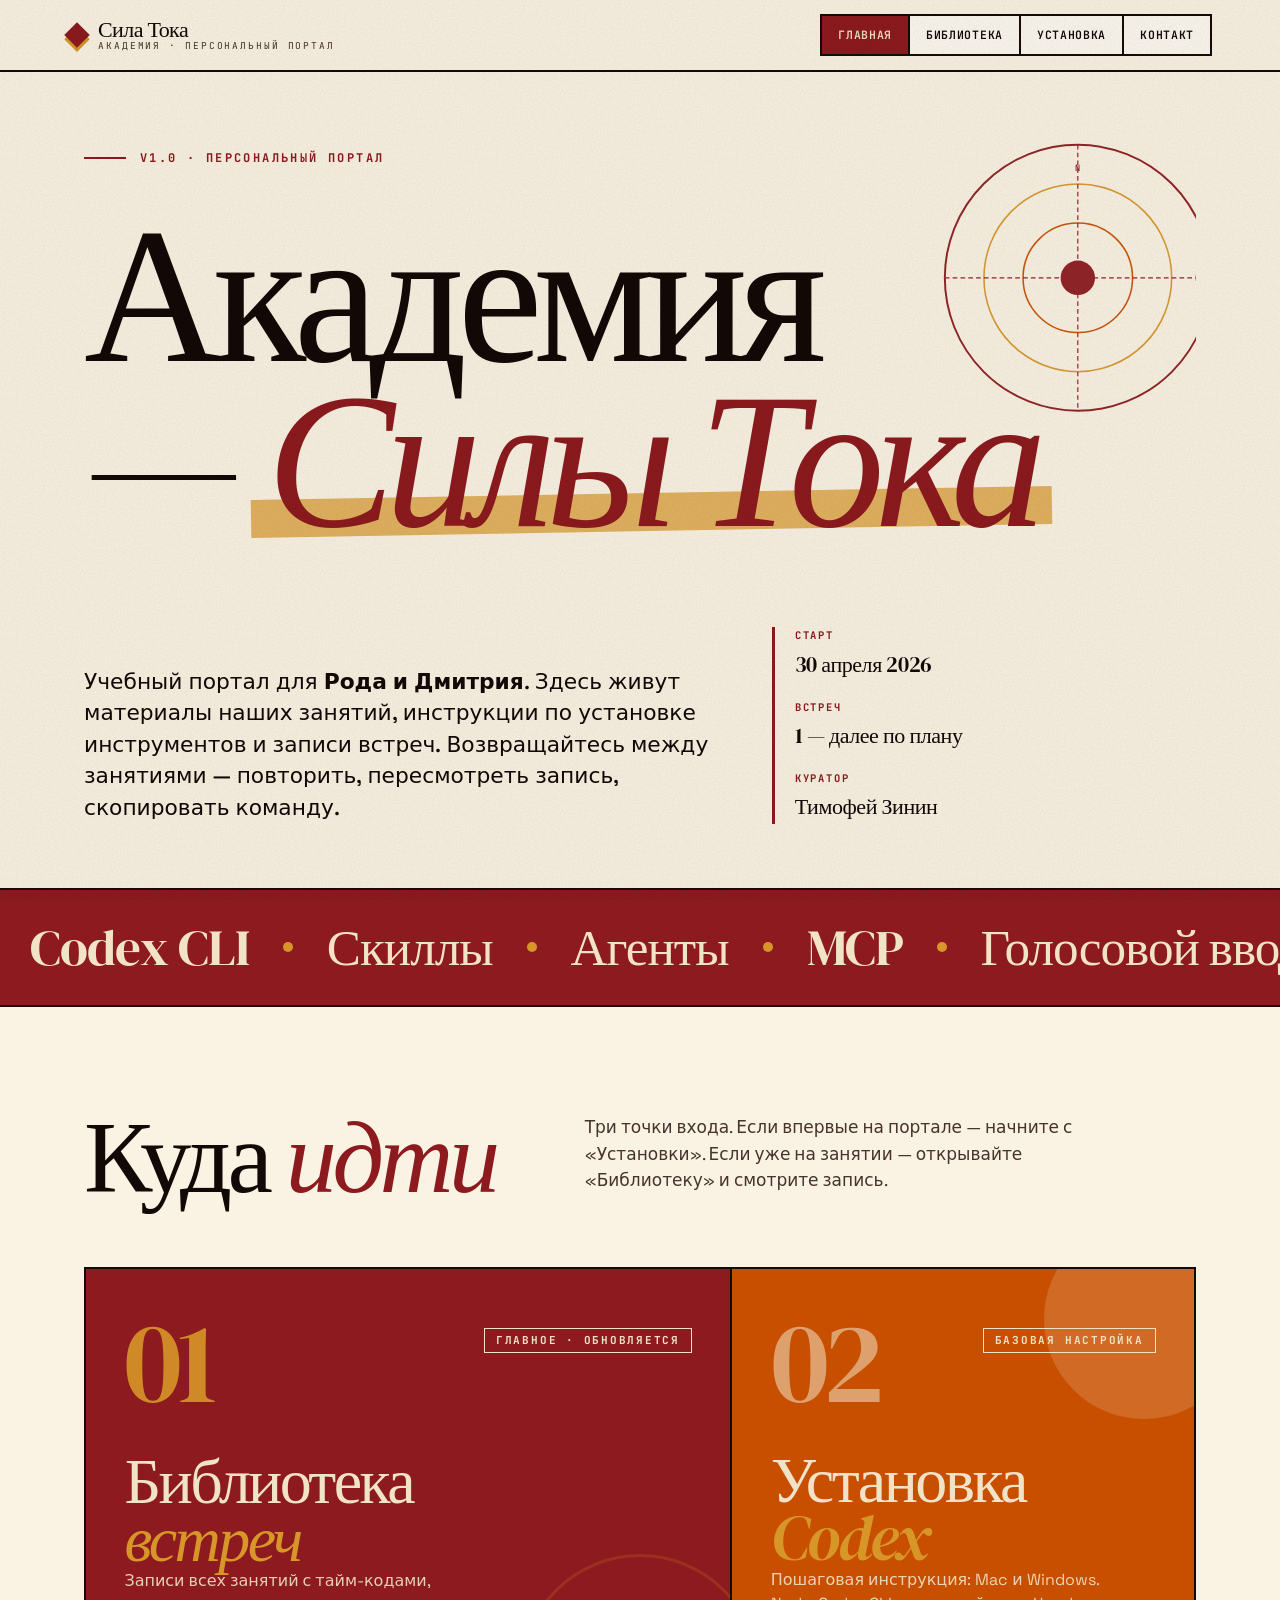
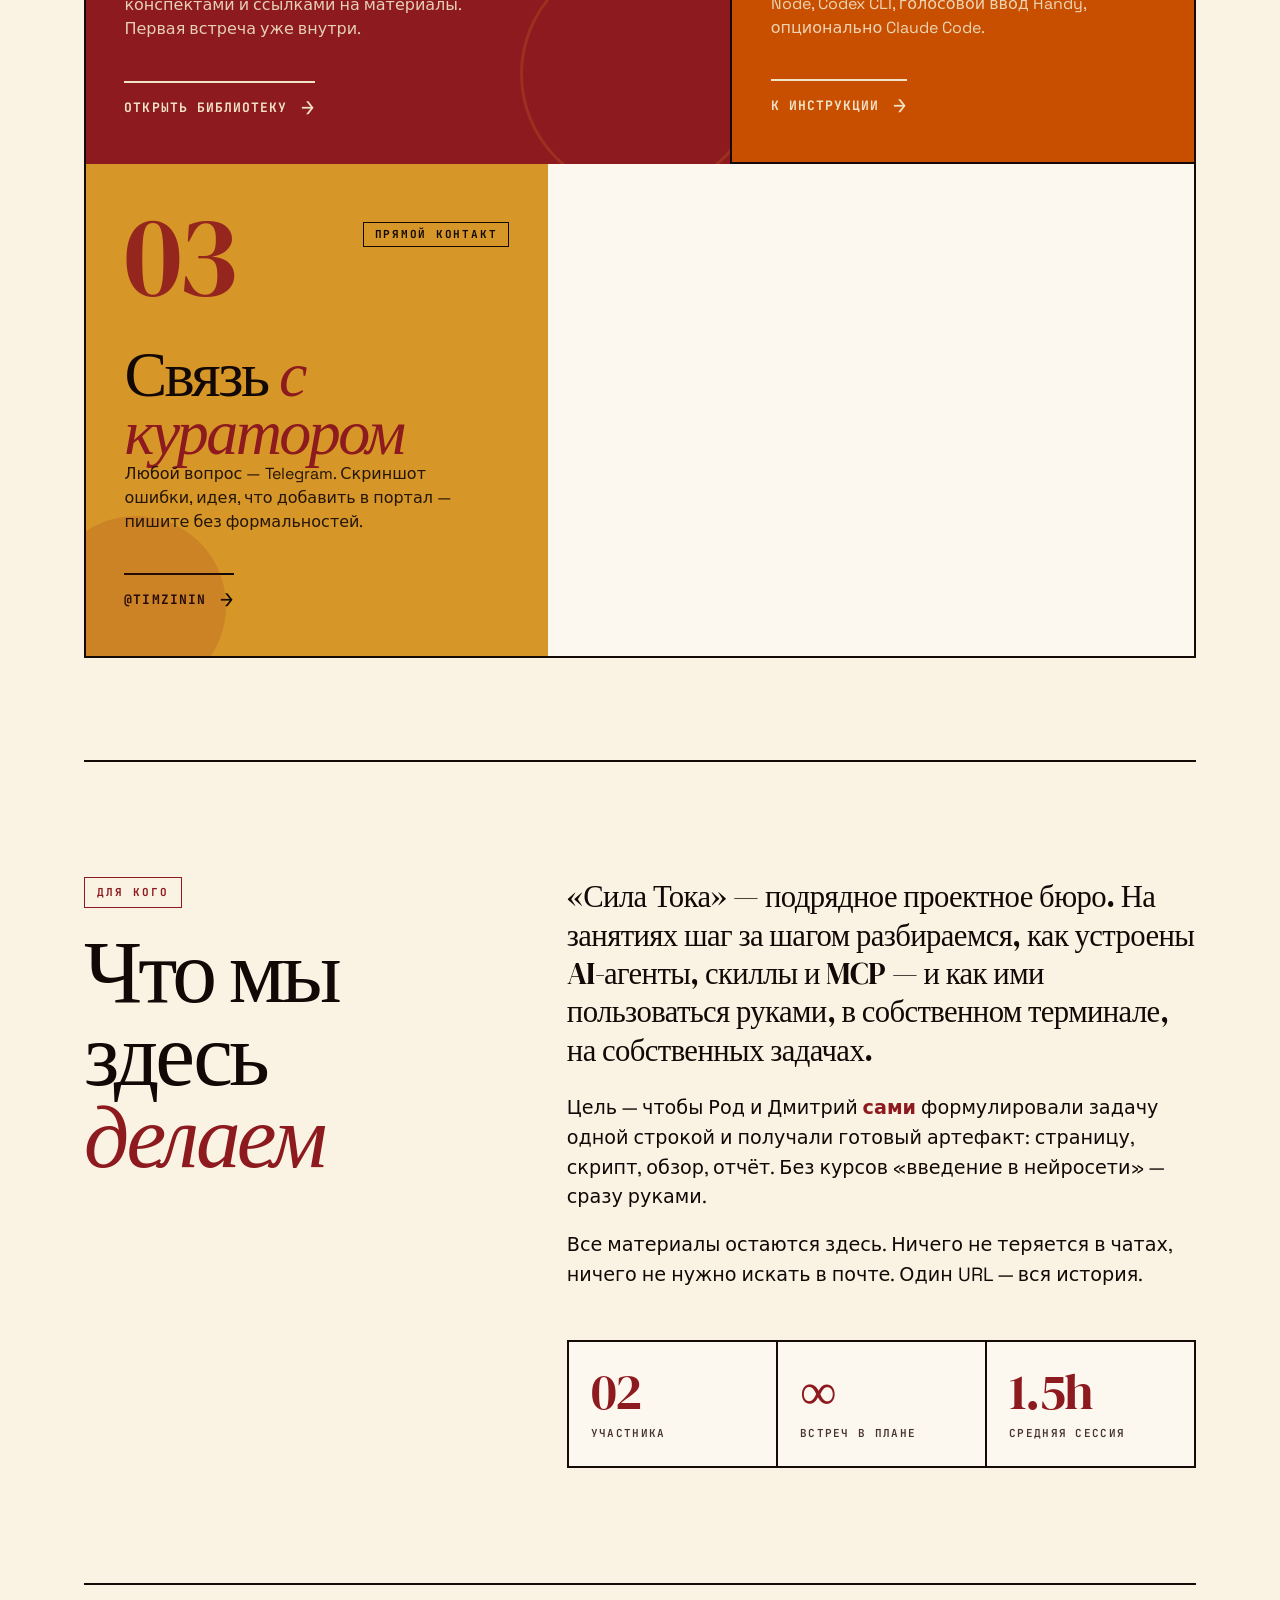
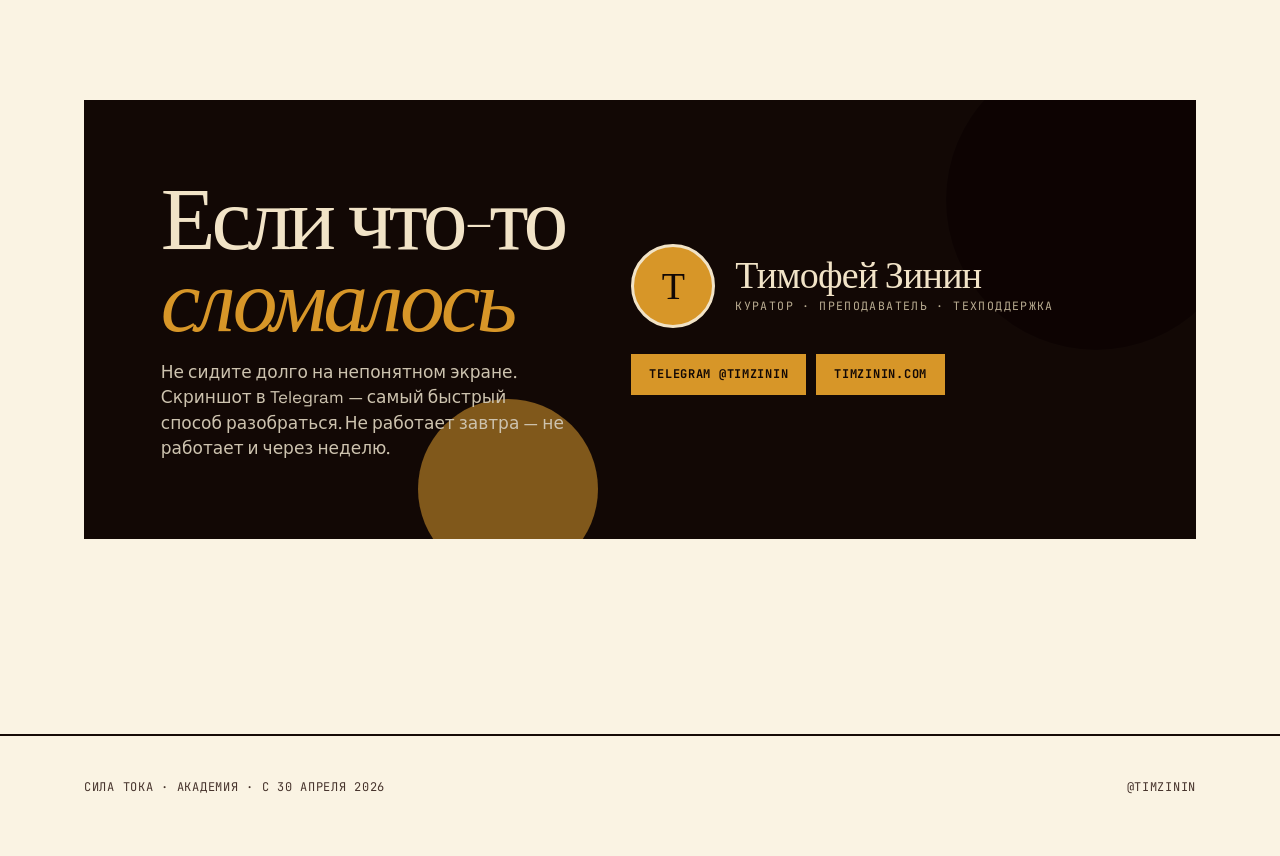
==== commit b0694587: "design: poster-first redesign — bold display typography, color-system modules, asymmetric grid, marq" ====
--- a/index.html
+++ b/index.html
@@ -8,55 +8,112 @@
 <link rel="canonical" href="https://timzinin.com/sila-toka-setup/">
 <link rel="preconnect" href="https://fonts.googleapis.com">
 <link rel="preconnect" href="https://fonts.gstatic.com" crossorigin>
-<link href="https://fonts.googleapis.com/css2?family=Space+Grotesk:wght@400;500;600;700&family=DM+Serif+Display&family=JetBrains+Mono:wght@400;500;600&display=swap" rel="stylesheet">
+<link href="https://fonts.googleapis.com/css2?family=Space+Grotesk:wght@400;500;600;700&family=DM+Serif+Display&family=JetBrains+Mono:wght@400;500;600;700&display=swap" rel="stylesheet">
 <link rel="stylesheet" href="_portal.css">
 <style>
-.hero{padding:clamp(60px,9vw,130px) 0 clamp(40px,6vw,90px);position:relative}
-.hero h1{font-size:clamp(54px,9vw,128px);max-width:14ch;margin-bottom:22px}
-.hero h1 em{font-style:italic;color:var(--bordeaux)}
-.hero .lede{font-size:clamp(18px,1.8vw,23px);max-width:60ch;color:var(--ink-soft);margin:0 0 30px}
-.hero .meta{display:flex;flex-wrap:wrap;gap:18px 36px;font-family:'JetBrains Mono',monospace;font-size:12px;text-transform:uppercase;letter-spacing:0.08em}
-.hero .meta b{color:var(--bordeaux);display:block;font-size:11px;font-weight:600;letter-spacing:0.12em;margin-bottom:3px}
-.hero-geom{position:absolute;right:clamp(16px,4vw,60px);top:clamp(70px,10vw,130px);width:clamp(160px,22vw,300px);pointer-events:none;opacity:0.55;z-index:-1}
-
-section{padding:clamp(50px,7vw,100px) 0;border-bottom:1.5px solid var(--line)}
-h2.sec-title{font-size:clamp(36px,6vw,72px);margin-bottom:14px;max-width:22ch}
-h2.sec-title em{color:var(--bordeaux);font-style:italic}
-.sec-lede{font-size:clamp(16px,1.4vw,18px);max-width:60ch;color:var(--ink-soft);margin:0 0 36px}
-
-.module-grid{display:grid;grid-template-columns:repeat(auto-fit,minmax(290px,1fr));gap:0;border-top:2.5px solid var(--line);border-left:2.5px solid var(--line);box-shadow:8px 8px 0 var(--line);background:var(--cream)}
-.module{display:flex;flex-direction:column;gap:14px;padding:32px clamp(22px,3vw,32px);border-right:2.5px solid var(--line);border-bottom:2.5px solid var(--line);background:var(--cream);min-height:280px;text-decoration:none;color:var(--ink);position:relative;transition:background .15s,transform .15s}
-.module:hover{background:var(--peach)}
-.module .num{font-family:'DM Serif Display',serif;font-size:62px;line-height:0.9;color:var(--bordeaux);opacity:0.85}
-.module .tag{font-family:'JetBrains Mono',monospace;font-size:11px;letter-spacing:0.14em;text-transform:uppercase;color:var(--bordeaux);font-weight:600}
-.module h3{font-family:'DM Serif Display',serif;font-size:clamp(26px,2.4vw,34px);margin:0;color:var(--ink);letter-spacing:-0.015em}
-.module h3 em{font-style:italic;color:var(--bordeaux)}
-.module .desc{font-size:15px;line-height:1.45;color:var(--ink-soft);margin:0 0 auto;max-width:32ch}
-.module .arrow{margin-top:auto;font-family:'JetBrains Mono',monospace;font-size:13px;font-weight:600;letter-spacing:0.04em;text-transform:uppercase;color:var(--bordeaux);display:flex;align-items:center;gap:8px}
-.module .arrow::after{content:"→";font-size:18px;transition:transform .15s}
-.module:hover .arrow::after{transform:translateX(6px)}
-.module.featured{background:var(--bordeaux);color:var(--cream)}
-.module.featured h3,.module.featured h3 em{color:var(--cream)}
-.module.featured .num{color:var(--ochre);opacity:0.95}
-.module.featured .tag{color:var(--ochre)}
-.module.featured .desc{color:oklch(88% 0.04 85)}
-.module.featured .arrow{color:var(--ochre)}
-.module.featured:hover{background:oklch(38% 0.15 25)}
-
-.about{display:grid;grid-template-columns:1fr 1.4fr;gap:clamp(40px,6vw,90px);align-items:start}
-@media(max-width:780px){.about{grid-template-columns:1fr;gap:30px}}
-.about .label{font-family:'JetBrains Mono',monospace;font-size:11px;letter-spacing:0.18em;text-transform:uppercase;color:var(--bordeaux);font-weight:600}
-.about p{font-size:17px;line-height:1.6;color:var(--ink);margin:0 0 16px}
-.about p b{color:var(--ink)}
-
-.contact-block{background:var(--cream);border:2.5px solid var(--line);box-shadow:6px 6px 0 var(--line);padding:34px clamp(24px,4vw,40px);display:grid;grid-template-columns:auto 1fr;gap:26px;align-items:center;margin-top:20px}
-@media(max-width:680px){.contact-block{grid-template-columns:1fr;gap:14px}}
-.contact-block .avatar{width:90px;height:90px;border-radius:50%;background:var(--ochre);border:3px solid var(--line);display:flex;align-items:center;justify-content:center;font-family:'DM Serif Display',serif;font-size:42px;color:var(--ink);line-height:1}
-.contact-block h3{font-family:'DM Serif Display',serif;font-size:32px;margin:0 0 4px;letter-spacing:-0.01em}
-.contact-block .role{font-family:'JetBrains Mono',monospace;font-size:12px;letter-spacing:0.1em;text-transform:uppercase;color:var(--ink-soft);margin-bottom:14px}
-.contact-block .channels{display:flex;flex-wrap:wrap;gap:8px}
-.contact-block .channels a{font-family:'JetBrains Mono',monospace;font-size:12px;letter-spacing:0.04em;font-weight:600;text-transform:uppercase;padding:8px 14px;border:1.5px solid var(--bordeaux);color:var(--bordeaux);text-decoration:none;background:var(--bg);transition:background .15s,color .15s}
-.contact-block .channels a:hover{background:var(--bordeaux);color:var(--cream)}
+/* === HERO — poster-style === */
+.hero{position:relative;padding:clamp(40px,6vw,90px) 0 clamp(40px,5vw,80px);overflow:hidden}
+.hero-grid{display:grid;grid-template-columns:1fr;gap:clamp(20px,3vw,36px)}
+.hero-eyebrow{font-family:'JetBrains Mono',monospace;font-size:12px;letter-spacing:0.2em;text-transform:uppercase;color:var(--c-library);font-weight:700;display:flex;align-items:center;gap:14px;margin-bottom:8px}
+.hero-eyebrow::before{content:"";width:42px;height:2px;background:var(--c-library)}
+.hero-title{font-family:'DM Serif Display',serif;font-size:clamp(82px,15vw,238px);line-height:0.86;letter-spacing:-0.05em;margin:0;color:var(--ink);position:relative;z-index:2}
+.hero-title em{font-style:italic;color:var(--c-library);position:relative;display:inline-block}
+.hero-title em::after{content:"";position:absolute;left:-2%;right:-2%;bottom:0.05em;height:0.2em;background:var(--c-contact);z-index:-1;opacity:0.7;transform:rotate(-1deg)}
+.hero-meta-row{display:grid;grid-template-columns:1.5fr 1fr;gap:clamp(20px,4vw,60px);margin-top:clamp(30px,4vw,50px);align-items:end}
+@media(max-width:780px){.hero-meta-row{grid-template-columns:1fr;gap:24px}}
+.hero-lede{font-size:clamp(18px,1.7vw,22px);line-height:1.45;color:var(--ink);max-width:46ch;margin:0;font-weight:500}
+.hero-lede b{font-weight:700}
+.hero-stats{display:flex;flex-direction:column;gap:18px;font-family:'JetBrains Mono',monospace;font-size:12.5px;text-transform:uppercase;letter-spacing:0.1em;border-left:3px solid var(--c-library);padding-left:20px}
+.hero-stats .row{display:flex;flex-direction:column;gap:3px}
+.hero-stats b{color:var(--c-library);font-size:10.5px;font-weight:700;letter-spacing:0.18em}
+.hero-stats .v{font-family:'DM Serif Display',serif;font-size:22px;letter-spacing:-0.02em;color:var(--ink);text-transform:none;font-weight:400}
+
+.hero-deco{position:absolute;right:-2%;top:8%;width:clamp(180px,22vw,360px);pointer-events:none;z-index:1;opacity:0.95}
+
+/* MARQUEE — themes ribbon */
+.marquee{margin:0;border-top:2px solid var(--line);border-bottom:2px solid var(--line);background:var(--c-library);overflow:hidden;position:relative}
+.marquee-track{display:flex;animation:marquee 50s linear infinite;white-space:nowrap;padding:18px 0;align-items:center;gap:0}
+.marquee-track span{font-family:'DM Serif Display',serif;font-size:clamp(28px,4vw,52px);color:var(--c-cream);padding:0 30px;letter-spacing:-0.02em;flex-shrink:0}
+.marquee-track .dot{display:inline-block;width:10px;height:10px;background:var(--c-contact);border-radius:50%;flex-shrink:0;padding:0;margin:0 4px}
+@keyframes marquee{from{transform:translateX(0)}to{transform:translateX(-50%)}}
+
+/* === MODULES — Dropbox-style color system === */
+.modules{padding:clamp(60px,8vw,120px) 0;border-bottom:2px solid var(--line)}
+.section-head{display:grid;grid-template-columns:1fr 1.4fr;gap:clamp(30px,5vw,80px);align-items:end;margin-bottom:clamp(40px,5vw,70px)}
+@media(max-width:780px){.section-head{grid-template-columns:1fr;gap:18px}}
+.section-head h2{font-family:'DM Serif Display',serif;font-size:clamp(54px,8vw,124px);line-height:0.92;letter-spacing:-0.045em;margin:0;max-width:14ch}
+.section-head h2 em{font-style:italic;color:var(--c-library)}
+.section-head .description{font-size:17px;line-height:1.55;color:var(--ink-soft);max-width:46ch;margin:0;padding-bottom:10px}
+
+.module-grid{display:grid;grid-template-columns:repeat(12,1fr);gap:0;border:2.5px solid var(--line);background:var(--paper)}
+@media(max-width:980px){.module-grid{grid-template-columns:1fr}}
+
+.module{display:flex;flex-direction:column;justify-content:space-between;gap:clamp(20px,3vw,40px);padding:clamp(28px,3.5vw,46px) clamp(26px,3vw,40px);text-decoration:none;color:var(--ink);position:relative;transition:transform .25s cubic-bezier(0.2,0.8,0.2,1),background .2s;min-height:clamp(360px,38vw,460px);overflow:hidden}
+.module-1{grid-column:span 7;background:var(--c-library);color:var(--c-cream);border-right:2.5px solid var(--line)}
+.module-2{grid-column:span 5;background:var(--c-setup);color:var(--c-cream);border-bottom:2.5px solid var(--line)}
+.module-3{grid-column:span 5;grid-row:2;background:var(--c-contact);color:var(--ink)}
+.module-1:hover{background:oklch(38% 0.15 25)}
+.module-2:hover{background:oklch(54% 0.17 45)}
+.module-3:hover{background:oklch(78% 0.14 75)}
+@media(max-width:980px){.module-1,.module-2,.module-3{grid-column:1;border:none;border-bottom:2.5px solid var(--line)}.module-3{border-bottom:none}}
+
+.module .top{display:flex;justify-content:space-between;align-items:flex-start;gap:16px}
+.module .num{font-family:'DM Serif Display',serif;font-size:clamp(70px,9vw,138px);line-height:0.85;letter-spacing:-0.05em;opacity:0.9}
+.module-1 .num{color:var(--c-contact)}
+.module-2 .num{color:var(--c-cream);opacity:0.55}
+.module-3 .num{color:var(--c-library)}
+.module .tag{font-family:'JetBrains Mono',monospace;font-size:11px;letter-spacing:0.16em;text-transform:uppercase;font-weight:700;display:inline-flex;align-items:center;gap:8px;padding:6px 11px;border:1.5px solid currentColor;align-self:flex-start;line-height:1;flex-shrink:0;margin-top:14px}
+.module h3{font-family:'DM Serif Display',serif;font-size:clamp(38px,5vw,72px);line-height:0.92;letter-spacing:-0.04em;margin:0;max-width:13ch}
+.module h3 em{font-style:italic}
+.module-1 h3 em{color:var(--c-contact)}
+.module-2 h3 em{color:var(--c-contact)}
+.module-3 h3 em{color:var(--c-library)}
+.module .desc{font-size:16px;line-height:1.5;margin:0;max-width:34ch;opacity:0.9}
+.module .arrow{font-family:'JetBrains Mono',monospace;font-size:13px;font-weight:700;letter-spacing:0.08em;text-transform:uppercase;display:inline-flex;align-items:center;gap:14px;align-self:flex-start;padding:14px 0 0;border-top:2px solid currentColor;width:auto}
+.module .arrow::after{content:"→";font-size:22px;line-height:1;transition:transform .2s}
+.module:hover .arrow::after{transform:translateX(8px)}
+
+.module-deco{position:absolute;pointer-events:none;opacity:0.18}
+.module-1 .module-deco{right:-30px;bottom:-30px;width:240px;height:240px;border:3px solid var(--c-contact);border-radius:50%}
+.module-2 .module-deco{right:-50px;top:-50px;width:200px;height:200px;background:var(--c-cream);border-radius:50%;opacity:0.18}
+.module-3 .module-deco{left:-40px;bottom:-40px;width:180px;height:180px;background:var(--c-library);border-radius:50%;opacity:0.15}
+
+/* === ABOUT === */
+.about-section{padding:clamp(70px,9vw,140px) 0;border-bottom:2px solid var(--line);position:relative}
+.about-grid{display:grid;grid-template-columns:1fr 1.6fr;gap:clamp(40px,7vw,120px);align-items:start}
+@media(max-width:780px){.about-grid{grid-template-columns:1fr;gap:30px}}
+.about-grid .label-side{display:flex;flex-direction:column;gap:14px;position:sticky;top:90px}
+.about-grid .label-side .pill{font-family:'JetBrains Mono',monospace;font-size:11px;letter-spacing:0.18em;text-transform:uppercase;color:var(--c-library);font-weight:700;padding:6px 12px;border:1.5px solid var(--c-library);align-self:flex-start}
+.about-grid .label-side h2{font-family:'DM Serif Display',serif;font-size:clamp(46px,7vw,96px);line-height:0.92;letter-spacing:-0.045em;margin:8px 0 0}
+.about-grid .label-side h2 em{font-style:italic;color:var(--c-library)}
+.about-grid .text p{font-size:clamp(18px,1.5vw,21px);line-height:1.55;color:var(--ink);margin:0 0 18px;max-width:54ch}
+.about-grid .text p:first-child{font-family:'DM Serif Display',serif;font-size:clamp(24px,2.4vw,32px);line-height:1.25;letter-spacing:-0.02em;color:var(--ink);margin-bottom:24px}
+.about-grid .text p b{font-weight:700;color:var(--c-library)}
+
+.about-stats{display:grid;grid-template-columns:repeat(3,1fr);gap:0;margin-top:50px;border-top:2px solid var(--line);border-left:2px solid var(--line)}
+@media(max-width:680px){.about-stats{grid-template-columns:1fr}}
+.about-stat{padding:24px 22px;border-right:2px solid var(--line);border-bottom:2px solid var(--line);background:var(--paper)}
+.about-stat .v{font-family:'DM Serif Display',serif;font-size:clamp(38px,4vw,52px);line-height:1;letter-spacing:-0.03em;color:var(--c-library);margin-bottom:8px}
+.about-stat .l{font-family:'JetBrains Mono',monospace;font-size:11px;letter-spacing:0.12em;text-transform:uppercase;color:var(--ink-soft);font-weight:600}
+
+/* === CONTACT BLOCK === */
+.contact-section{padding:clamp(70px,9vw,140px) 0}
+.contact-card{background:var(--ink);color:var(--c-cream);padding:clamp(40px,6vw,80px);position:relative;overflow:hidden;display:grid;grid-template-columns:1fr 1.2fr;gap:clamp(30px,5vw,80px);align-items:center}
+@media(max-width:780px){.contact-card{grid-template-columns:1fr;gap:30px}}
+.contact-card::before{content:"";position:absolute;top:-50px;right:-50px;width:300px;height:300px;border-radius:50%;background:var(--c-library);opacity:0.7;mix-blend-mode:multiply}
+.contact-card::after{content:"";position:absolute;bottom:-40px;left:30%;width:180px;height:180px;background:var(--c-contact);border-radius:50%;opacity:0.55;mix-blend-mode:screen}
+.contact-card>*{position:relative;z-index:2}
+.contact-card h2{font-family:'DM Serif Display',serif;font-size:clamp(46px,7vw,96px);line-height:0.92;letter-spacing:-0.045em;color:var(--c-cream);margin:0 0 18px}
+.contact-card h2 em{font-style:italic;color:var(--c-contact)}
+.contact-card .subtitle{font-size:17px;line-height:1.5;color:oklch(82% 0.03 85);max-width:42ch;margin:0}
+.contact-info{display:flex;flex-direction:column;gap:18px}
+.contact-info .person{display:flex;align-items:center;gap:20px}
+.contact-info .avatar{width:84px;height:84px;border-radius:50%;background:var(--c-contact);border:3px solid var(--c-cream);display:flex;align-items:center;justify-content:center;font-family:'DM Serif Display',serif;font-size:38px;color:var(--ink);line-height:1;flex-shrink:0}
+.contact-info .person h3{font-family:'DM Serif Display',serif;font-size:clamp(28px,3vw,38px);color:var(--c-cream);letter-spacing:-0.02em;margin:0 0 4px}
+.contact-info .person .role{font-family:'JetBrains Mono',monospace;font-size:11.5px;letter-spacing:0.12em;text-transform:uppercase;color:oklch(75% 0.04 85)}
+.contact-info .channels{display:flex;flex-wrap:wrap;gap:10px;margin-top:8px}
+.contact-info .channels a{font-family:'JetBrains Mono',monospace;font-size:12px;letter-spacing:0.06em;font-weight:700;text-transform:uppercase;padding:11px 18px;background:var(--c-contact);color:var(--ink);text-decoration:none;transition:background .15s;border:none}
+.contact-info .channels a:hover{background:var(--c-cream)}
 </style>
 </head>
 <body>
@@ -69,7 +126,7 @@
     </a>
     <div class="portal-links">
       <a href="./" class="active">Главная</a>
-      <a href="./library/">Библиотека встреч</a>
+      <a href="./library/">Библиотека</a>
       <a href="./setup/">Установка</a>
       <a href="https://t.me/timzinin" target="_blank">Контакт</a>
     </div>
@@ -79,80 +136,137 @@
 <div class="wrap">
 
 <section class="hero">
-  <svg class="hero-geom" viewBox="0 0 200 200" fill="none" xmlns="http://www.w3.org/2000/svg" aria-hidden="true">
-    <circle cx="100" cy="100" r="92" stroke="oklch(42% 0.15 25)" stroke-width="2.5"/>
-    <circle cx="100" cy="100" r="60" fill="none" stroke="oklch(72% 0.14 75)" stroke-width="2"/>
-    <path d="M30 100 L170 100 M100 30 L100 170" stroke="oklch(42% 0.15 25)" stroke-width="2"/>
-    <circle cx="100" cy="100" r="8" fill="oklch(42% 0.15 25)"/>
+  <svg class="hero-deco" viewBox="0 0 360 360" fill="none" xmlns="http://www.w3.org/2000/svg" aria-hidden="true">
+    <circle cx="180" cy="180" r="170" stroke="oklch(42% 0.15 25)" stroke-width="2.5"/>
+    <circle cx="180" cy="180" r="120" stroke="oklch(72% 0.14 75)" stroke-width="2"/>
+    <circle cx="180" cy="180" r="70" stroke="oklch(58% 0.17 45)" stroke-width="2"/>
+    <circle cx="180" cy="180" r="22" fill="oklch(42% 0.15 25)"/>
+    <line x1="180" y1="10" x2="180" y2="350" stroke="oklch(42% 0.15 25)" stroke-width="1.5" stroke-dasharray="6 4"/>
+    <line x1="10" y1="180" x2="350" y2="180" stroke="oklch(42% 0.15 25)" stroke-width="1.5" stroke-dasharray="6 4"/>
+    <text x="180" y="44" font-family="JetBrains Mono" font-size="11" fill="oklch(42% 0.15 25)" text-anchor="middle" font-weight="700" letter-spacing="2">N</text>
+    <text x="334" y="184" font-family="JetBrains Mono" font-size="11" fill="oklch(42% 0.15 25)" text-anchor="middle" font-weight="700" letter-spacing="2">E</text>
   </svg>
-  <span class="eyebrow">для Рода и Дмитрия · v1.0</span>
-  <h1>Академия <em>Силы Тока</em></h1>
-  <p class="lede">Персональный образовательный портал. Здесь живут материалы наших занятий, инструкции по настройке инструментов и записи встреч. Возвращайтесь сюда между занятиями — чтобы повторить, посмотреть запись или скопировать команду.</p>
-  <div class="meta">
-    <div><b>Старт</b> 30 апреля 2026</div>
-    <div><b>Участники</b> Род Шайхутдинов · Дмитрий Харламов</div>
-    <div><b>Куратор</b> Тимофей Зинин</div>
-  </div>
-</section>
-
-<section>
-  <span class="eyebrow">разделы</span>
-  <h2 class="sec-title">С чего <em>начать</em></h2>
-  <p class="sec-lede">Три точки входа. Если впервые на портале — начните с «Установки». Если уже на занятии — открывайте «Библиотеку» с записями.</p>
+  <div class="hero-grid">
+    <div class="hero-eyebrow">v1.0 · персональный портал</div>
+    <h1 class="hero-title">Академия<br>— <em>Силы&nbsp;Тока</em></h1>
+    <div class="hero-meta-row">
+      <p class="hero-lede">Учебный портал для <b>Рода и Дмитрия</b>. Здесь живут материалы наших занятий, инструкции по установке инструментов и записи встреч. Возвращайтесь между занятиями — повторить, пересмотреть запись, скопировать команду.</p>
+      <div class="hero-stats">
+        <div class="row"><b>старт</b><span class="v">30 апреля 2026</span></div>
+        <div class="row"><b>встреч</b><span class="v">1 — далее по плану</span></div>
+        <div class="row"><b>куратор</b><span class="v">Тимофей Зинин</span></div>
+      </div>
+    </div>
+  </div>
+</section>
+
+</div>
+
+<div class="marquee" aria-hidden="true">
+  <div class="marquee-track">
+    <span>Codex CLI</span><span class="dot"></span>
+    <span>Скиллы</span><span class="dot"></span>
+    <span>Агенты</span><span class="dot"></span>
+    <span>MCP</span><span class="dot"></span>
+    <span>Голосовой ввод</span><span class="dot"></span>
+    <span>GitHub Pages</span><span class="dot"></span>
+    <span>End-to-end</span><span class="dot"></span>
+    <span>Codex CLI</span><span class="dot"></span>
+    <span>Скиллы</span><span class="dot"></span>
+    <span>Агенты</span><span class="dot"></span>
+    <span>MCP</span><span class="dot"></span>
+    <span>Голосовой ввод</span><span class="dot"></span>
+    <span>GitHub Pages</span><span class="dot"></span>
+    <span>End-to-end</span><span class="dot"></span>
+  </div>
+</div>
+
+<div class="wrap">
+
+<section class="modules">
+  <div class="section-head">
+    <h2>Куда <em>идти</em></h2>
+    <p class="description">Три точки входа. Если впервые на портале — начните с «Установки». Если уже на занятии — открывайте «Библиотеку» и смотрите запись.</p>
+  </div>
 
   <div class="module-grid">
 
-    <a class="module featured" href="./library/">
-      <div class="num">01</div>
-      <div class="tag">главное · обновляется</div>
-      <h3>Библиотека <em>встреч</em></h3>
-      <p class="desc">Записи всех занятий с тайм-кодами, конспектами и ссылками на материалы. Первая встреча уже внутри.</p>
-      <div class="arrow">Открыть</div>
-    </a>
-
-    <a class="module" href="./setup/">
-      <div class="num">02</div>
-      <div class="tag">базовая настройка</div>
-      <h3>Установка <em>Codex</em></h3>
-      <p class="desc">Пошаговая инструкция для Mac и Windows: Node, Codex CLI, голосовой ввод Handy, опционально Claude Code.</p>
-      <div class="arrow">Перейти</div>
-    </a>
-
-    <a class="module" href="https://t.me/timzinin" target="_blank">
-      <div class="num">03</div>
-      <div class="tag">прямой контакт</div>
-      <h3>Связь <em>с Тимофеем</em></h3>
-      <p class="desc">Любой вопрос — Telegram. Скриншот ошибки, идея, что добавить в портал — пишите без формальностей.</p>
-      <div class="arrow">@timzinin</div>
-    </a>
-
-  </div>
-</section>
-
-<section>
-  <div class="about">
+    <a class="module module-1" href="./library/">
+      <div class="module-deco"></div>
+      <div class="top">
+        <span class="num">01</span>
+        <span class="tag">главное · обновляется</span>
+      </div>
+      <div>
+        <h3>Библиотека <em>встреч</em></h3>
+        <p class="desc">Записи всех занятий с тайм-кодами, конспектами и ссылками на материалы. Первая встреча уже внутри.</p>
+      </div>
+      <span class="arrow">Открыть библиотеку</span>
+    </a>
+
+    <a class="module module-2" href="./setup/">
+      <div class="module-deco"></div>
+      <div class="top">
+        <span class="num">02</span>
+        <span class="tag">базовая настройка</span>
+      </div>
+      <div>
+        <h3>Установка <em>Codex</em></h3>
+        <p class="desc">Пошаговая инструкция: Mac и Windows. Node, Codex CLI, голосовой ввод Handy, опционально Claude Code.</p>
+      </div>
+      <span class="arrow">К инструкции</span>
+    </a>
+
+    <a class="module module-3" href="https://t.me/timzinin" target="_blank">
+      <div class="module-deco"></div>
+      <div class="top">
+        <span class="num">03</span>
+        <span class="tag">прямой контакт</span>
+      </div>
+      <div>
+        <h3>Связь <em>с куратором</em></h3>
+        <p class="desc">Любой вопрос — Telegram. Скриншот ошибки, идея, что добавить в портал — пишите без формальностей.</p>
+      </div>
+      <span class="arrow">@timzinin</span>
+    </a>
+
+  </div>
+</section>
+
+<section class="about-section">
+  <div class="about-grid">
+    <div class="label-side">
+      <span class="pill">для кого</span>
+      <h2>Что мы здесь <em>делаем</em></h2>
+    </div>
+    <div class="text">
+      <p>«Сила Тока» — подрядное проектное бюро. На занятиях шаг за шагом разбираемся, как устроены AI-агенты, скиллы и MCP — и как ими пользоваться руками, в собственном терминале, на собственных задачах.</p>
+      <p>Цель — чтобы Род и Дмитрий <b>сами</b> формулировали задачу одной строкой и получали готовый артефакт: страницу, скрипт, обзор, отчёт. Без курсов «введение в нейросети» — сразу руками.</p>
+      <p>Все материалы остаются здесь. Ничего не теряется в чатах, ничего не нужно искать в почте. Один URL — вся история.</p>
+
+      <div class="about-stats">
+        <div class="about-stat"><div class="v">02</div><div class="l">участника</div></div>
+        <div class="about-stat"><div class="v">∞</div><div class="l">встреч в плане</div></div>
+        <div class="about-stat"><div class="v">1.5h</div><div class="l">средняя сессия</div></div>
+      </div>
+    </div>
+  </div>
+</section>
+
+<section class="contact-section">
+  <div class="contact-card">
     <div>
-      <div class="label">для кого</div>
-      <h2 class="sec-title" style="font-size:clamp(28px,4vw,44px);margin-top:6px">Что мы здесь <em>делаем</em></h2>
-    </div>
-    <div>
-      <p>«Сила Тока» — подрядное проектное бюро. На занятиях мы шаг за шагом разбираемся, как устроены современные AI-агенты, скиллы и MCP, и как ими пользоваться руками — без посредников, в собственном терминале, на собственных задачах.</p>
-      <p>Цель — чтобы Род и Дмитрий <b>сами</b> могли формулировать задачу одной строкой и получать готовый артефакт: страницу, скрипт, обзор, отчёт. Без курсов «введение в нейросети» — сразу руками.</p>
-      <p>Все материалы остаются здесь. Ничего не теряется в чатах, ничего не нужно искать в почте. Один URL — вся история.</p>
-    </div>
-  </div>
-</section>
-
-<section>
-  <span class="eyebrow">всегда на связи</span>
-  <h2 class="sec-title">Если что-то <em>сломалось</em></h2>
-  <p class="sec-lede">Не сидите долго на непонятном экране. Скриншот в Telegram — самый быстрый способ разобраться.</p>
-
-  <div class="contact-block">
-    <div class="avatar">Т</div>
-    <div>
-      <h3>Тимофей Зинин</h3>
-      <div class="role">куратор · преподаватель · техподдержка</div>
+      <h2>Если что-то <em>сломалось</em></h2>
+      <p class="subtitle">Не сидите долго на непонятном экране. Скриншот в Telegram — самый быстрый способ разобраться. Не работает завтра — не работает и через неделю.</p>
+    </div>
+    <div class="contact-info">
+      <div class="person">
+        <div class="avatar">Т</div>
+        <div>
+          <h3>Тимофей Зинин</h3>
+          <div class="role">куратор · преподаватель · техподдержка</div>
+        </div>
+      </div>
       <div class="channels">
         <a href="https://t.me/timzinin" target="_blank">Telegram @timzinin</a>
         <a href="https://timzinin.com" target="_blank">timzinin.com</a>
--- a/_portal.css
+++ b/_portal.css
@@ -1,68 +1,86 @@
-/* === Сила Тока · Академия — общая палитра, навигация, футер === */
+/* === Сила Тока · Академия — base + portal nav + footer === */
+/* Archetype: Playful Bold Poster Futurist + Concrete Geometry */
 :root{
-  --bg: oklch(97% 0.020 85);
-  --bg-2: oklch(94% 0.030 80);
-  --ink: oklch(18% 0.02 40);
-  --ink-soft: oklch(35% 0.03 40);
-  --line: oklch(20% 0.02 40);
-  --bordeaux: oklch(42% 0.15 25);
-  --terracotta: oklch(58% 0.17 45);
-  --ochre: oklch(72% 0.14 75);
-  --peach: oklch(82% 0.09 75);
-  --cream: oklch(93% 0.04 85);
-  --code-bg: oklch(22% 0.02 40);
+  --bg: oklch(96.5% 0.022 85);
+  --bg-2: oklch(93% 0.030 80);
+  --paper: oklch(98% 0.012 85);
+  --ink: oklch(15% 0.02 40);
+  --ink-soft: oklch(34% 0.03 40);
+  --line: oklch(16% 0.02 40);
+
+  /* color system: each section owns one */
+  --c-library: oklch(42% 0.15 25);   /* bordeaux */
+  --c-setup: oklch(58% 0.17 45);     /* terracotta */
+  --c-contact: oklch(72% 0.14 75);   /* ochre */
+  --c-coral: oklch(64% 0.20 30);
+  --c-peach: oklch(86% 0.07 75);
+  --c-cream: oklch(92% 0.04 85);
+
+  /* aliases for legacy code */
+  --bordeaux: var(--c-library);
+  --terracotta: var(--c-setup);
+  --ochre: var(--c-contact);
+  --peach: var(--c-peach);
+  --cream: var(--c-cream);
+
+  --code-bg: oklch(20% 0.02 40);
   --code-ink: oklch(94% 0.04 85);
 }
 
 *,*::before,*::after{box-sizing:border-box}
 html,body{margin:0;padding:0}
 html{scroll-behavior:smooth}
-body{background:var(--bg);color:var(--ink);font-family:'Space Grotesk',system-ui,sans-serif;font-size:17px;line-height:1.55;position:relative;min-height:100vh}
-body::before{content:"";position:fixed;inset:0;pointer-events:none;z-index:1000;opacity:0.32;mix-blend-mode:multiply;background-image:url("data:image/svg+xml;utf8,<svg xmlns='http://www.w3.org/2000/svg' width='220' height='220'><filter id='n'><feTurbulence type='fractalNoise' baseFrequency='0.9' numOctaves='2' stitchTiles='stitch'/><feColorMatrix values='0 0 0 0 0.1 0 0 0 0 0.07 0 0 0 0 0.05 0 0 0 0.32 0'/></filter><rect width='100%' height='100%' filter='url(%23n)'/></svg>")}
+body{background:var(--bg);color:var(--ink);font-family:'Space Grotesk',system-ui,sans-serif;font-size:17px;line-height:1.55;position:relative;min-height:100vh;-webkit-font-smoothing:antialiased;text-rendering:optimizeLegibility}
 
-h1,h2,h3,h4{font-family:'DM Serif Display',Georgia,serif;font-weight:400;letter-spacing:-0.02em;line-height:1.05;margin:0}
-.mono{font-family:'JetBrains Mono',ui-monospace,monospace}
-a{color:var(--bordeaux);text-decoration:underline;text-underline-offset:3px}
-a:hover{color:var(--terracotta)}
+/* grain overlay — anti-AI texture */
+body::before{content:"";position:fixed;inset:0;pointer-events:none;z-index:1000;opacity:0.34;mix-blend-mode:multiply;background-image:url("data:image/svg+xml;utf8,<svg xmlns='http://www.w3.org/2000/svg' width='240' height='240'><filter id='n'><feTurbulence type='fractalNoise' baseFrequency='0.92' numOctaves='2' stitchTiles='stitch'/><feColorMatrix values='0 0 0 0 0.08 0 0 0 0 0.06 0 0 0 0 0.04 0 0 0 0.34 0'/></filter><rect width='100%' height='100%' filter='url(%23n)'/></svg>")}
 
-.wrap{max-width:1100px;margin:0 auto;padding:0 clamp(20px,5vw,60px)}
+h1,h2,h3,h4{font-family:'DM Serif Display',Georgia,serif;font-weight:400;letter-spacing:-0.035em;line-height:0.95;margin:0}
+h1{letter-spacing:-0.045em}
+.mono{font-family:'JetBrains Mono',ui-monospace,monospace;letter-spacing:0.02em}
+a{color:var(--c-library);text-decoration:underline;text-underline-offset:3px;text-decoration-thickness:1.5px}
+a:hover{color:var(--c-coral)}
 
-/* === PORTAL NAV (shared across all pages) === */
-.portal-nav{position:sticky;top:0;z-index:60;background:var(--bg);border-bottom:1.5px solid var(--line);backdrop-filter:saturate(140%) blur(2px)}
-.portal-nav-inner{max-width:1100px;margin:0 auto;padding:14px clamp(16px,4vw,40px);display:flex;align-items:center;gap:clamp(14px,3vw,32px);flex-wrap:wrap}
-.portal-brand{font-family:'DM Serif Display',serif;font-size:21px;letter-spacing:-0.01em;color:var(--ink);text-decoration:none;display:flex;align-items:center;gap:10px;margin-right:auto}
-.portal-brand:hover{color:var(--bordeaux)}
-.portal-brand .spark{display:inline-block;width:14px;height:14px;background:var(--bordeaux);transform:rotate(45deg);box-shadow:2px 2px 0 var(--ochre)}
+.wrap{max-width:1240px;margin:0 auto;padding:0 clamp(20px,5vw,72px)}
+
+/* === PORTAL NAV (shared) — poster-style === */
+.portal-nav{position:sticky;top:0;z-index:60;background:var(--bg);border-bottom:2px solid var(--line)}
+.portal-nav-inner{max-width:1240px;margin:0 auto;padding:14px clamp(20px,4vw,48px);display:flex;align-items:center;gap:clamp(14px,3vw,32px);flex-wrap:wrap}
+.portal-brand{font-family:'DM Serif Display',serif;font-size:22px;letter-spacing:-0.025em;color:var(--ink);text-decoration:none;display:flex;align-items:center;gap:12px;margin-right:auto;line-height:1}
+.portal-brand:hover{color:var(--c-library)}
+.portal-brand .spark{position:relative;display:inline-block;width:18px;height:18px;background:var(--c-library);transform:rotate(45deg);box-shadow:3px 3px 0 var(--c-contact);transition:transform .25s}
+.portal-brand:hover .spark{transform:rotate(135deg)}
 .portal-brand .name{display:flex;flex-direction:column;line-height:1.05}
-.portal-brand .name b{font-weight:400;font-size:21px}
-.portal-brand .name span{font-family:'JetBrains Mono',monospace;font-size:9.5px;letter-spacing:0.18em;text-transform:uppercase;color:var(--ink-soft)}
-.portal-links{display:flex;gap:6px;flex-wrap:wrap}
-.portal-links a{font-family:'JetBrains Mono',monospace;font-size:12px;letter-spacing:0.06em;text-transform:uppercase;font-weight:600;color:var(--ink);text-decoration:none;padding:8px 14px;border:1.5px solid var(--line);background:var(--cream);transition:background .15s,color .15s,transform .1s}
-.portal-links a:hover{background:var(--peach)}
-.portal-links a.active{background:var(--bordeaux);color:var(--cream);border-color:var(--bordeaux)}
-.portal-links a.active:hover{background:var(--bordeaux)}
+.portal-brand .name b{font-weight:400;font-size:22px;letter-spacing:-0.025em}
+.portal-brand .name span{font-family:'JetBrains Mono',monospace;font-size:9.5px;letter-spacing:0.2em;text-transform:uppercase;color:var(--ink-soft)}
+.portal-links{display:flex;gap:0;flex-wrap:wrap;border:2px solid var(--line);background:var(--paper)}
+.portal-links a{font-family:'JetBrains Mono',monospace;font-size:11.5px;letter-spacing:0.06em;text-transform:uppercase;font-weight:600;color:var(--ink);text-decoration:none;padding:10px 16px;border-right:2px solid var(--line);transition:background .15s,color .15s}
+.portal-links a:last-child{border-right:none}
+.portal-links a:hover{background:var(--c-peach);color:var(--ink)}
+.portal-links a.active{background:var(--c-library);color:var(--c-cream)}
+.portal-links a.active:hover{background:var(--c-library);color:var(--c-cream)}
 @media(max-width:680px){
   .portal-brand .name b{font-size:18px}
   .portal-brand .name span{display:none}
-  .portal-links a{padding:7px 10px;font-size:11px}
+  .portal-links a{padding:8px 11px;font-size:10.5px}
 }
 
 /* === FOOTER === */
-.portal-footer{border-top:1.5px solid var(--line);padding:36px 0 50px;margin-top:60px}
-.portal-footer .inner{max-width:1100px;margin:0 auto;padding:0 clamp(20px,5vw,60px);display:flex;flex-wrap:wrap;gap:18px 32px;align-items:center;justify-content:space-between;font-family:'JetBrains Mono',monospace;font-size:12px;color:var(--ink-soft);letter-spacing:0.06em;text-transform:uppercase}
-.portal-footer a{color:var(--ink-soft)}
-.portal-footer a:hover{color:var(--bordeaux)}
+.portal-footer{border-top:2px solid var(--line);padding:42px 0 60px;margin-top:80px;background:var(--bg)}
+.portal-footer .inner{max-width:1240px;margin:0 auto;padding:0 clamp(20px,5vw,72px);display:flex;flex-wrap:wrap;gap:18px 36px;align-items:center;justify-content:space-between;font-family:'JetBrains Mono',monospace;font-size:12px;color:var(--ink-soft);letter-spacing:0.06em;text-transform:uppercase}
+.portal-footer a{color:var(--ink-soft);text-decoration:none;border-bottom:1.5px solid transparent;padding-bottom:1px;transition:border-color .15s,color .15s}
+.portal-footer a:hover{color:var(--c-library);border-bottom-color:var(--c-library)}
 
-/* === COMMON CONTENT BLOCKS === */
-.eyebrow{font-family:'JetBrains Mono',monospace;font-size:12px;letter-spacing:0.16em;text-transform:uppercase;color:var(--bordeaux);margin-bottom:18px;display:inline-block;padding:5px 12px;border:1.5px solid var(--bordeaux)}
+/* === SHARED: eyebrow, callouts, code === */
+.eyebrow{font-family:'JetBrains Mono',monospace;font-size:11.5px;letter-spacing:0.18em;text-transform:uppercase;color:var(--c-library);margin-bottom:20px;display:inline-block;padding:6px 12px;border:1.5px solid var(--c-library);font-weight:600}
 
-.callout{background:var(--cream);border-left:4px solid var(--bordeaux);padding:18px 22px;margin:24px 0;font-size:16px}
-.callout b{color:var(--bordeaux)}
-.callout-warn{background:oklch(94% 0.05 30);border-left-color:var(--terracotta)}
+.callout{background:var(--c-cream);border-left:5px solid var(--c-library);padding:20px 24px;margin:24px 0;font-size:16px;line-height:1.55}
+.callout b{color:var(--c-library)}
+.callout-warn{background:oklch(94% 0.05 30);border-left-color:var(--c-setup)}
 .callout-ok{background:oklch(94% 0.05 130);border-left-color:oklch(48% 0.15 140)}
 
-pre{background:var(--code-bg);color:var(--code-ink);font-family:'JetBrains Mono',monospace;font-size:14px;line-height:1.55;padding:16px 20px;border-radius:0;overflow-x:auto;margin:14px 0;border-left:4px solid var(--ochre);position:relative}
-code{font-family:'JetBrains Mono',monospace;font-size:0.92em;background:var(--bg-2);padding:1px 6px;border-radius:3px;color:var(--bordeaux)}
+pre{background:var(--code-bg);color:var(--code-ink);font-family:'JetBrains Mono',monospace;font-size:14px;line-height:1.55;padding:18px 22px;overflow-x:auto;margin:14px 0;border-left:5px solid var(--c-contact);position:relative}
+code{font-family:'JetBrains Mono',monospace;font-size:0.92em;background:var(--bg-2);padding:1px 6px;color:var(--c-library)}
 pre code{background:transparent;color:inherit;padding:0;font-size:14px}
-.copy{position:absolute;top:8px;right:8px;background:var(--ochre);border:none;color:var(--ink);font-family:'JetBrains Mono',monospace;font-size:10px;font-weight:600;letter-spacing:0.1em;padding:4px 9px;cursor:pointer;text-transform:uppercase}
-.copy:hover{background:var(--terracotta);color:var(--cream)}
+.copy{position:absolute;top:8px;right:8px;background:var(--c-contact);border:none;color:var(--ink);font-family:'JetBrains Mono',monospace;font-size:10px;font-weight:700;letter-spacing:0.12em;padding:5px 10px;cursor:pointer;text-transform:uppercase;transition:background .15s,color .15s}
+.copy:hover{background:var(--c-setup);color:var(--c-cream)}
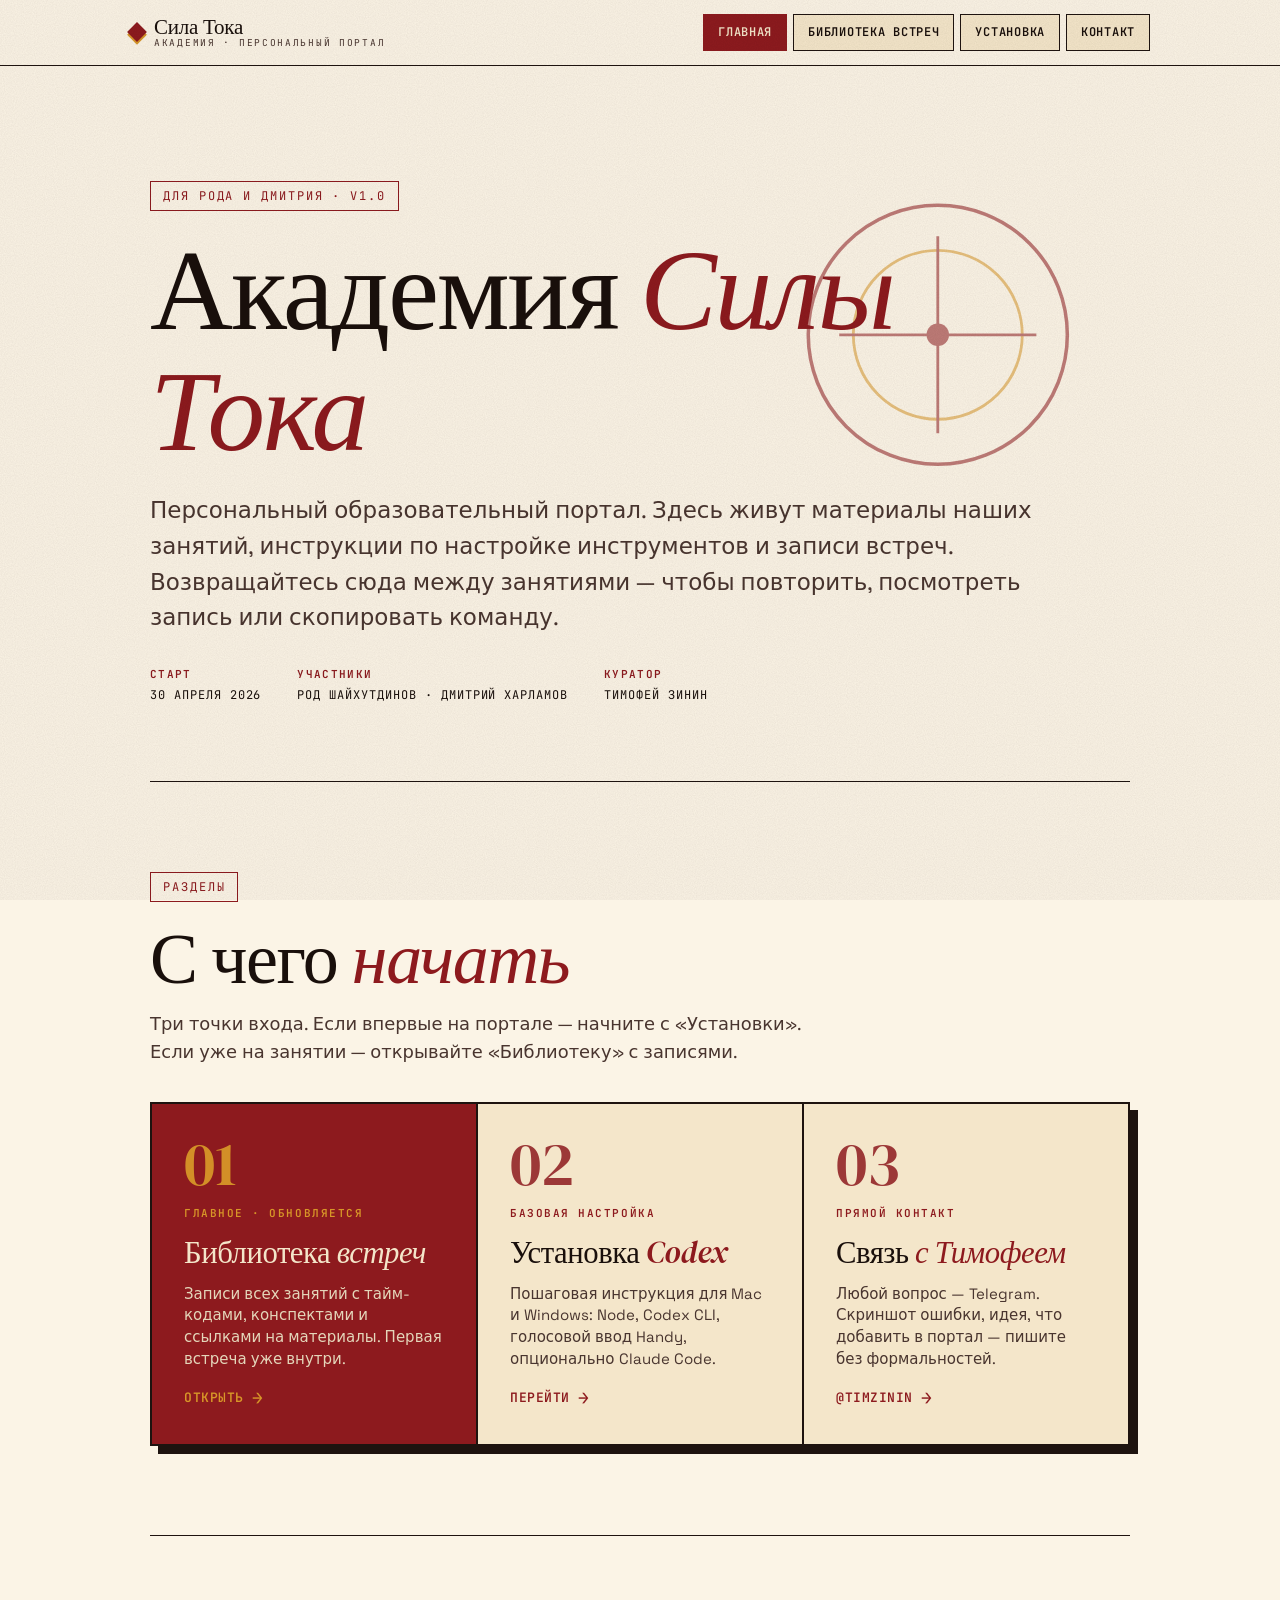
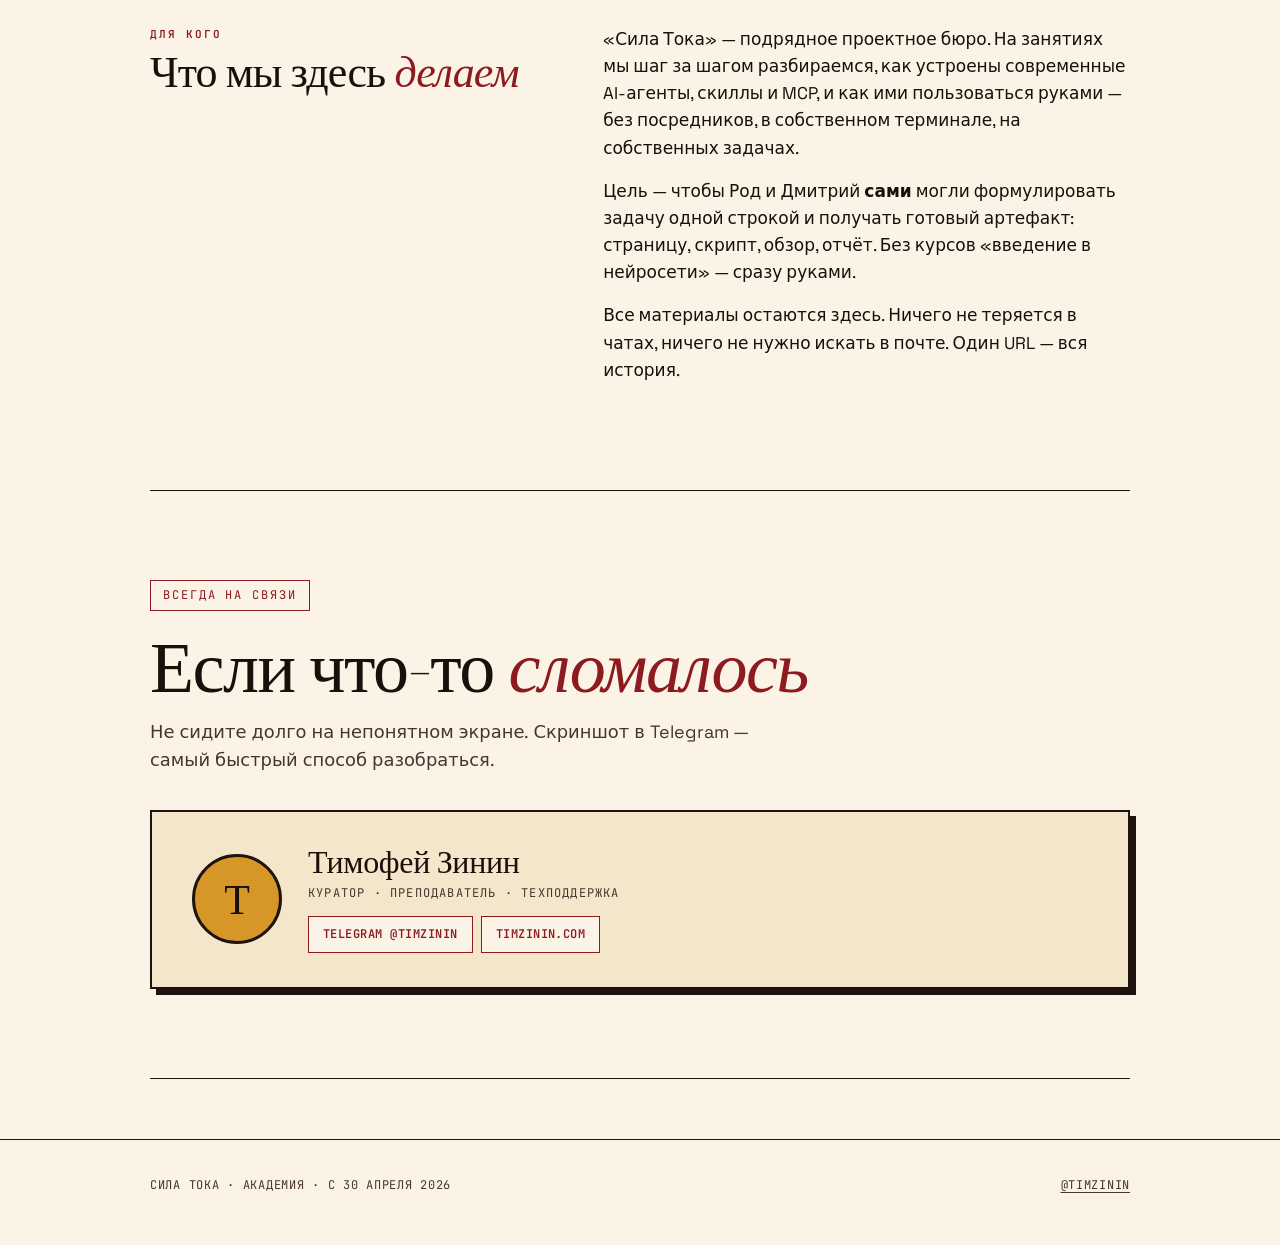
==== commit e29e6a4c: "Revert "design: poster-first redesign — bold display typography, color-system modules, asymmetric gr" ====
--- a/index.html
+++ b/index.html
@@ -8,112 +8,55 @@
 <link rel="canonical" href="https://timzinin.com/sila-toka-setup/">
 <link rel="preconnect" href="https://fonts.googleapis.com">
 <link rel="preconnect" href="https://fonts.gstatic.com" crossorigin>
-<link href="https://fonts.googleapis.com/css2?family=Space+Grotesk:wght@400;500;600;700&family=DM+Serif+Display&family=JetBrains+Mono:wght@400;500;600;700&display=swap" rel="stylesheet">
+<link href="https://fonts.googleapis.com/css2?family=Space+Grotesk:wght@400;500;600;700&family=DM+Serif+Display&family=JetBrains+Mono:wght@400;500;600&display=swap" rel="stylesheet">
 <link rel="stylesheet" href="_portal.css">
 <style>
-/* === HERO — poster-style === */
-.hero{position:relative;padding:clamp(40px,6vw,90px) 0 clamp(40px,5vw,80px);overflow:hidden}
-.hero-grid{display:grid;grid-template-columns:1fr;gap:clamp(20px,3vw,36px)}
-.hero-eyebrow{font-family:'JetBrains Mono',monospace;font-size:12px;letter-spacing:0.2em;text-transform:uppercase;color:var(--c-library);font-weight:700;display:flex;align-items:center;gap:14px;margin-bottom:8px}
-.hero-eyebrow::before{content:"";width:42px;height:2px;background:var(--c-library)}
-.hero-title{font-family:'DM Serif Display',serif;font-size:clamp(82px,15vw,238px);line-height:0.86;letter-spacing:-0.05em;margin:0;color:var(--ink);position:relative;z-index:2}
-.hero-title em{font-style:italic;color:var(--c-library);position:relative;display:inline-block}
-.hero-title em::after{content:"";position:absolute;left:-2%;right:-2%;bottom:0.05em;height:0.2em;background:var(--c-contact);z-index:-1;opacity:0.7;transform:rotate(-1deg)}
-.hero-meta-row{display:grid;grid-template-columns:1.5fr 1fr;gap:clamp(20px,4vw,60px);margin-top:clamp(30px,4vw,50px);align-items:end}
-@media(max-width:780px){.hero-meta-row{grid-template-columns:1fr;gap:24px}}
-.hero-lede{font-size:clamp(18px,1.7vw,22px);line-height:1.45;color:var(--ink);max-width:46ch;margin:0;font-weight:500}
-.hero-lede b{font-weight:700}
-.hero-stats{display:flex;flex-direction:column;gap:18px;font-family:'JetBrains Mono',monospace;font-size:12.5px;text-transform:uppercase;letter-spacing:0.1em;border-left:3px solid var(--c-library);padding-left:20px}
-.hero-stats .row{display:flex;flex-direction:column;gap:3px}
-.hero-stats b{color:var(--c-library);font-size:10.5px;font-weight:700;letter-spacing:0.18em}
-.hero-stats .v{font-family:'DM Serif Display',serif;font-size:22px;letter-spacing:-0.02em;color:var(--ink);text-transform:none;font-weight:400}
+.hero{padding:clamp(60px,9vw,130px) 0 clamp(40px,6vw,90px);position:relative}
+.hero h1{font-size:clamp(54px,9vw,128px);max-width:14ch;margin-bottom:22px}
+.hero h1 em{font-style:italic;color:var(--bordeaux)}
+.hero .lede{font-size:clamp(18px,1.8vw,23px);max-width:60ch;color:var(--ink-soft);margin:0 0 30px}
+.hero .meta{display:flex;flex-wrap:wrap;gap:18px 36px;font-family:'JetBrains Mono',monospace;font-size:12px;text-transform:uppercase;letter-spacing:0.08em}
+.hero .meta b{color:var(--bordeaux);display:block;font-size:11px;font-weight:600;letter-spacing:0.12em;margin-bottom:3px}
+.hero-geom{position:absolute;right:clamp(16px,4vw,60px);top:clamp(70px,10vw,130px);width:clamp(160px,22vw,300px);pointer-events:none;opacity:0.55;z-index:-1}
 
-.hero-deco{position:absolute;right:-2%;top:8%;width:clamp(180px,22vw,360px);pointer-events:none;z-index:1;opacity:0.95}
+section{padding:clamp(50px,7vw,100px) 0;border-bottom:1.5px solid var(--line)}
+h2.sec-title{font-size:clamp(36px,6vw,72px);margin-bottom:14px;max-width:22ch}
+h2.sec-title em{color:var(--bordeaux);font-style:italic}
+.sec-lede{font-size:clamp(16px,1.4vw,18px);max-width:60ch;color:var(--ink-soft);margin:0 0 36px}
 
-/* MARQUEE — themes ribbon */
-.marquee{margin:0;border-top:2px solid var(--line);border-bottom:2px solid var(--line);background:var(--c-library);overflow:hidden;position:relative}
-.marquee-track{display:flex;animation:marquee 50s linear infinite;white-space:nowrap;padding:18px 0;align-items:center;gap:0}
-.marquee-track span{font-family:'DM Serif Display',serif;font-size:clamp(28px,4vw,52px);color:var(--c-cream);padding:0 30px;letter-spacing:-0.02em;flex-shrink:0}
-.marquee-track .dot{display:inline-block;width:10px;height:10px;background:var(--c-contact);border-radius:50%;flex-shrink:0;padding:0;margin:0 4px}
-@keyframes marquee{from{transform:translateX(0)}to{transform:translateX(-50%)}}
+.module-grid{display:grid;grid-template-columns:repeat(auto-fit,minmax(290px,1fr));gap:0;border-top:2.5px solid var(--line);border-left:2.5px solid var(--line);box-shadow:8px 8px 0 var(--line);background:var(--cream)}
+.module{display:flex;flex-direction:column;gap:14px;padding:32px clamp(22px,3vw,32px);border-right:2.5px solid var(--line);border-bottom:2.5px solid var(--line);background:var(--cream);min-height:280px;text-decoration:none;color:var(--ink);position:relative;transition:background .15s,transform .15s}
+.module:hover{background:var(--peach)}
+.module .num{font-family:'DM Serif Display',serif;font-size:62px;line-height:0.9;color:var(--bordeaux);opacity:0.85}
+.module .tag{font-family:'JetBrains Mono',monospace;font-size:11px;letter-spacing:0.14em;text-transform:uppercase;color:var(--bordeaux);font-weight:600}
+.module h3{font-family:'DM Serif Display',serif;font-size:clamp(26px,2.4vw,34px);margin:0;color:var(--ink);letter-spacing:-0.015em}
+.module h3 em{font-style:italic;color:var(--bordeaux)}
+.module .desc{font-size:15px;line-height:1.45;color:var(--ink-soft);margin:0 0 auto;max-width:32ch}
+.module .arrow{margin-top:auto;font-family:'JetBrains Mono',monospace;font-size:13px;font-weight:600;letter-spacing:0.04em;text-transform:uppercase;color:var(--bordeaux);display:flex;align-items:center;gap:8px}
+.module .arrow::after{content:"→";font-size:18px;transition:transform .15s}
+.module:hover .arrow::after{transform:translateX(6px)}
+.module.featured{background:var(--bordeaux);color:var(--cream)}
+.module.featured h3,.module.featured h3 em{color:var(--cream)}
+.module.featured .num{color:var(--ochre);opacity:0.95}
+.module.featured .tag{color:var(--ochre)}
+.module.featured .desc{color:oklch(88% 0.04 85)}
+.module.featured .arrow{color:var(--ochre)}
+.module.featured:hover{background:oklch(38% 0.15 25)}
 
-/* === MODULES — Dropbox-style color system === */
-.modules{padding:clamp(60px,8vw,120px) 0;border-bottom:2px solid var(--line)}
-.section-head{display:grid;grid-template-columns:1fr 1.4fr;gap:clamp(30px,5vw,80px);align-items:end;margin-bottom:clamp(40px,5vw,70px)}
-@media(max-width:780px){.section-head{grid-template-columns:1fr;gap:18px}}
-.section-head h2{font-family:'DM Serif Display',serif;font-size:clamp(54px,8vw,124px);line-height:0.92;letter-spacing:-0.045em;margin:0;max-width:14ch}
-.section-head h2 em{font-style:italic;color:var(--c-library)}
-.section-head .description{font-size:17px;line-height:1.55;color:var(--ink-soft);max-width:46ch;margin:0;padding-bottom:10px}
+.about{display:grid;grid-template-columns:1fr 1.4fr;gap:clamp(40px,6vw,90px);align-items:start}
+@media(max-width:780px){.about{grid-template-columns:1fr;gap:30px}}
+.about .label{font-family:'JetBrains Mono',monospace;font-size:11px;letter-spacing:0.18em;text-transform:uppercase;color:var(--bordeaux);font-weight:600}
+.about p{font-size:17px;line-height:1.6;color:var(--ink);margin:0 0 16px}
+.about p b{color:var(--ink)}
 
-.module-grid{display:grid;grid-template-columns:repeat(12,1fr);gap:0;border:2.5px solid var(--line);background:var(--paper)}
-@media(max-width:980px){.module-grid{grid-template-columns:1fr}}
-
-.module{display:flex;flex-direction:column;justify-content:space-between;gap:clamp(20px,3vw,40px);padding:clamp(28px,3.5vw,46px) clamp(26px,3vw,40px);text-decoration:none;color:var(--ink);position:relative;transition:transform .25s cubic-bezier(0.2,0.8,0.2,1),background .2s;min-height:clamp(360px,38vw,460px);overflow:hidden}
-.module-1{grid-column:span 7;background:var(--c-library);color:var(--c-cream);border-right:2.5px solid var(--line)}
-.module-2{grid-column:span 5;background:var(--c-setup);color:var(--c-cream);border-bottom:2.5px solid var(--line)}
-.module-3{grid-column:span 5;grid-row:2;background:var(--c-contact);color:var(--ink)}
-.module-1:hover{background:oklch(38% 0.15 25)}
-.module-2:hover{background:oklch(54% 0.17 45)}
-.module-3:hover{background:oklch(78% 0.14 75)}
-@media(max-width:980px){.module-1,.module-2,.module-3{grid-column:1;border:none;border-bottom:2.5px solid var(--line)}.module-3{border-bottom:none}}
-
-.module .top{display:flex;justify-content:space-between;align-items:flex-start;gap:16px}
-.module .num{font-family:'DM Serif Display',serif;font-size:clamp(70px,9vw,138px);line-height:0.85;letter-spacing:-0.05em;opacity:0.9}
-.module-1 .num{color:var(--c-contact)}
-.module-2 .num{color:var(--c-cream);opacity:0.55}
-.module-3 .num{color:var(--c-library)}
-.module .tag{font-family:'JetBrains Mono',monospace;font-size:11px;letter-spacing:0.16em;text-transform:uppercase;font-weight:700;display:inline-flex;align-items:center;gap:8px;padding:6px 11px;border:1.5px solid currentColor;align-self:flex-start;line-height:1;flex-shrink:0;margin-top:14px}
-.module h3{font-family:'DM Serif Display',serif;font-size:clamp(38px,5vw,72px);line-height:0.92;letter-spacing:-0.04em;margin:0;max-width:13ch}
-.module h3 em{font-style:italic}
-.module-1 h3 em{color:var(--c-contact)}
-.module-2 h3 em{color:var(--c-contact)}
-.module-3 h3 em{color:var(--c-library)}
-.module .desc{font-size:16px;line-height:1.5;margin:0;max-width:34ch;opacity:0.9}
-.module .arrow{font-family:'JetBrains Mono',monospace;font-size:13px;font-weight:700;letter-spacing:0.08em;text-transform:uppercase;display:inline-flex;align-items:center;gap:14px;align-self:flex-start;padding:14px 0 0;border-top:2px solid currentColor;width:auto}
-.module .arrow::after{content:"→";font-size:22px;line-height:1;transition:transform .2s}
-.module:hover .arrow::after{transform:translateX(8px)}
-
-.module-deco{position:absolute;pointer-events:none;opacity:0.18}
-.module-1 .module-deco{right:-30px;bottom:-30px;width:240px;height:240px;border:3px solid var(--c-contact);border-radius:50%}
-.module-2 .module-deco{right:-50px;top:-50px;width:200px;height:200px;background:var(--c-cream);border-radius:50%;opacity:0.18}
-.module-3 .module-deco{left:-40px;bottom:-40px;width:180px;height:180px;background:var(--c-library);border-radius:50%;opacity:0.15}
-
-/* === ABOUT === */
-.about-section{padding:clamp(70px,9vw,140px) 0;border-bottom:2px solid var(--line);position:relative}
-.about-grid{display:grid;grid-template-columns:1fr 1.6fr;gap:clamp(40px,7vw,120px);align-items:start}
-@media(max-width:780px){.about-grid{grid-template-columns:1fr;gap:30px}}
-.about-grid .label-side{display:flex;flex-direction:column;gap:14px;position:sticky;top:90px}
-.about-grid .label-side .pill{font-family:'JetBrains Mono',monospace;font-size:11px;letter-spacing:0.18em;text-transform:uppercase;color:var(--c-library);font-weight:700;padding:6px 12px;border:1.5px solid var(--c-library);align-self:flex-start}
-.about-grid .label-side h2{font-family:'DM Serif Display',serif;font-size:clamp(46px,7vw,96px);line-height:0.92;letter-spacing:-0.045em;margin:8px 0 0}
-.about-grid .label-side h2 em{font-style:italic;color:var(--c-library)}
-.about-grid .text p{font-size:clamp(18px,1.5vw,21px);line-height:1.55;color:var(--ink);margin:0 0 18px;max-width:54ch}
-.about-grid .text p:first-child{font-family:'DM Serif Display',serif;font-size:clamp(24px,2.4vw,32px);line-height:1.25;letter-spacing:-0.02em;color:var(--ink);margin-bottom:24px}
-.about-grid .text p b{font-weight:700;color:var(--c-library)}
-
-.about-stats{display:grid;grid-template-columns:repeat(3,1fr);gap:0;margin-top:50px;border-top:2px solid var(--line);border-left:2px solid var(--line)}
-@media(max-width:680px){.about-stats{grid-template-columns:1fr}}
-.about-stat{padding:24px 22px;border-right:2px solid var(--line);border-bottom:2px solid var(--line);background:var(--paper)}
-.about-stat .v{font-family:'DM Serif Display',serif;font-size:clamp(38px,4vw,52px);line-height:1;letter-spacing:-0.03em;color:var(--c-library);margin-bottom:8px}
-.about-stat .l{font-family:'JetBrains Mono',monospace;font-size:11px;letter-spacing:0.12em;text-transform:uppercase;color:var(--ink-soft);font-weight:600}
-
-/* === CONTACT BLOCK === */
-.contact-section{padding:clamp(70px,9vw,140px) 0}
-.contact-card{background:var(--ink);color:var(--c-cream);padding:clamp(40px,6vw,80px);position:relative;overflow:hidden;display:grid;grid-template-columns:1fr 1.2fr;gap:clamp(30px,5vw,80px);align-items:center}
-@media(max-width:780px){.contact-card{grid-template-columns:1fr;gap:30px}}
-.contact-card::before{content:"";position:absolute;top:-50px;right:-50px;width:300px;height:300px;border-radius:50%;background:var(--c-library);opacity:0.7;mix-blend-mode:multiply}
-.contact-card::after{content:"";position:absolute;bottom:-40px;left:30%;width:180px;height:180px;background:var(--c-contact);border-radius:50%;opacity:0.55;mix-blend-mode:screen}
-.contact-card>*{position:relative;z-index:2}
-.contact-card h2{font-family:'DM Serif Display',serif;font-size:clamp(46px,7vw,96px);line-height:0.92;letter-spacing:-0.045em;color:var(--c-cream);margin:0 0 18px}
-.contact-card h2 em{font-style:italic;color:var(--c-contact)}
-.contact-card .subtitle{font-size:17px;line-height:1.5;color:oklch(82% 0.03 85);max-width:42ch;margin:0}
-.contact-info{display:flex;flex-direction:column;gap:18px}
-.contact-info .person{display:flex;align-items:center;gap:20px}
-.contact-info .avatar{width:84px;height:84px;border-radius:50%;background:var(--c-contact);border:3px solid var(--c-cream);display:flex;align-items:center;justify-content:center;font-family:'DM Serif Display',serif;font-size:38px;color:var(--ink);line-height:1;flex-shrink:0}
-.contact-info .person h3{font-family:'DM Serif Display',serif;font-size:clamp(28px,3vw,38px);color:var(--c-cream);letter-spacing:-0.02em;margin:0 0 4px}
-.contact-info .person .role{font-family:'JetBrains Mono',monospace;font-size:11.5px;letter-spacing:0.12em;text-transform:uppercase;color:oklch(75% 0.04 85)}
-.contact-info .channels{display:flex;flex-wrap:wrap;gap:10px;margin-top:8px}
-.contact-info .channels a{font-family:'JetBrains Mono',monospace;font-size:12px;letter-spacing:0.06em;font-weight:700;text-transform:uppercase;padding:11px 18px;background:var(--c-contact);color:var(--ink);text-decoration:none;transition:background .15s;border:none}
-.contact-info .channels a:hover{background:var(--c-cream)}
+.contact-block{background:var(--cream);border:2.5px solid var(--line);box-shadow:6px 6px 0 var(--line);padding:34px clamp(24px,4vw,40px);display:grid;grid-template-columns:auto 1fr;gap:26px;align-items:center;margin-top:20px}
+@media(max-width:680px){.contact-block{grid-template-columns:1fr;gap:14px}}
+.contact-block .avatar{width:90px;height:90px;border-radius:50%;background:var(--ochre);border:3px solid var(--line);display:flex;align-items:center;justify-content:center;font-family:'DM Serif Display',serif;font-size:42px;color:var(--ink);line-height:1}
+.contact-block h3{font-family:'DM Serif Display',serif;font-size:32px;margin:0 0 4px;letter-spacing:-0.01em}
+.contact-block .role{font-family:'JetBrains Mono',monospace;font-size:12px;letter-spacing:0.1em;text-transform:uppercase;color:var(--ink-soft);margin-bottom:14px}
+.contact-block .channels{display:flex;flex-wrap:wrap;gap:8px}
+.contact-block .channels a{font-family:'JetBrains Mono',monospace;font-size:12px;letter-spacing:0.04em;font-weight:600;text-transform:uppercase;padding:8px 14px;border:1.5px solid var(--bordeaux);color:var(--bordeaux);text-decoration:none;background:var(--bg);transition:background .15s,color .15s}
+.contact-block .channels a:hover{background:var(--bordeaux);color:var(--cream)}
 </style>
 </head>
 <body>
@@ -126,7 +69,7 @@
     </a>
     <div class="portal-links">
       <a href="./" class="active">Главная</a>
-      <a href="./library/">Библиотека</a>
+      <a href="./library/">Библиотека встреч</a>
       <a href="./setup/">Установка</a>
       <a href="https://t.me/timzinin" target="_blank">Контакт</a>
     </div>
@@ -136,137 +79,80 @@
 <div class="wrap">
 
 <section class="hero">
-  <svg class="hero-deco" viewBox="0 0 360 360" fill="none" xmlns="http://www.w3.org/2000/svg" aria-hidden="true">
-    <circle cx="180" cy="180" r="170" stroke="oklch(42% 0.15 25)" stroke-width="2.5"/>
-    <circle cx="180" cy="180" r="120" stroke="oklch(72% 0.14 75)" stroke-width="2"/>
-    <circle cx="180" cy="180" r="70" stroke="oklch(58% 0.17 45)" stroke-width="2"/>
-    <circle cx="180" cy="180" r="22" fill="oklch(42% 0.15 25)"/>
-    <line x1="180" y1="10" x2="180" y2="350" stroke="oklch(42% 0.15 25)" stroke-width="1.5" stroke-dasharray="6 4"/>
-    <line x1="10" y1="180" x2="350" y2="180" stroke="oklch(42% 0.15 25)" stroke-width="1.5" stroke-dasharray="6 4"/>
-    <text x="180" y="44" font-family="JetBrains Mono" font-size="11" fill="oklch(42% 0.15 25)" text-anchor="middle" font-weight="700" letter-spacing="2">N</text>
-    <text x="334" y="184" font-family="JetBrains Mono" font-size="11" fill="oklch(42% 0.15 25)" text-anchor="middle" font-weight="700" letter-spacing="2">E</text>
+  <svg class="hero-geom" viewBox="0 0 200 200" fill="none" xmlns="http://www.w3.org/2000/svg" aria-hidden="true">
+    <circle cx="100" cy="100" r="92" stroke="oklch(42% 0.15 25)" stroke-width="2.5"/>
+    <circle cx="100" cy="100" r="60" fill="none" stroke="oklch(72% 0.14 75)" stroke-width="2"/>
+    <path d="M30 100 L170 100 M100 30 L100 170" stroke="oklch(42% 0.15 25)" stroke-width="2"/>
+    <circle cx="100" cy="100" r="8" fill="oklch(42% 0.15 25)"/>
   </svg>
-  <div class="hero-grid">
-    <div class="hero-eyebrow">v1.0 · персональный портал</div>
-    <h1 class="hero-title">Академия<br>— <em>Силы&nbsp;Тока</em></h1>
-    <div class="hero-meta-row">
-      <p class="hero-lede">Учебный портал для <b>Рода и Дмитрия</b>. Здесь живут материалы наших занятий, инструкции по установке инструментов и записи встреч. Возвращайтесь между занятиями — повторить, пересмотреть запись, скопировать команду.</p>
-      <div class="hero-stats">
-        <div class="row"><b>старт</b><span class="v">30 апреля 2026</span></div>
-        <div class="row"><b>встреч</b><span class="v">1 — далее по плану</span></div>
-        <div class="row"><b>куратор</b><span class="v">Тимофей Зинин</span></div>
-      </div>
-    </div>
+  <span class="eyebrow">для Рода и Дмитрия · v1.0</span>
+  <h1>Академия <em>Силы Тока</em></h1>
+  <p class="lede">Персональный образовательный портал. Здесь живут материалы наших занятий, инструкции по настройке инструментов и записи встреч. Возвращайтесь сюда между занятиями — чтобы повторить, посмотреть запись или скопировать команду.</p>
+  <div class="meta">
+    <div><b>Старт</b> 30 апреля 2026</div>
+    <div><b>Участники</b> Род Шайхутдинов · Дмитрий Харламов</div>
+    <div><b>Куратор</b> Тимофей Зинин</div>
   </div>
 </section>
 
-</div>
-
-<div class="marquee" aria-hidden="true">
-  <div class="marquee-track">
-    <span>Codex CLI</span><span class="dot"></span>
-    <span>Скиллы</span><span class="dot"></span>
-    <span>Агенты</span><span class="dot"></span>
-    <span>MCP</span><span class="dot"></span>
-    <span>Голосовой ввод</span><span class="dot"></span>
-    <span>GitHub Pages</span><span class="dot"></span>
-    <span>End-to-end</span><span class="dot"></span>
-    <span>Codex CLI</span><span class="dot"></span>
-    <span>Скиллы</span><span class="dot"></span>
-    <span>Агенты</span><span class="dot"></span>
-    <span>MCP</span><span class="dot"></span>
-    <span>Голосовой ввод</span><span class="dot"></span>
-    <span>GitHub Pages</span><span class="dot"></span>
-    <span>End-to-end</span><span class="dot"></span>
-  </div>
-</div>
-
-<div class="wrap">
-
-<section class="modules">
-  <div class="section-head">
-    <h2>Куда <em>идти</em></h2>
-    <p class="description">Три точки входа. Если впервые на портале — начните с «Установки». Если уже на занятии — открывайте «Библиотеку» и смотрите запись.</p>
-  </div>
+<section>
+  <span class="eyebrow">разделы</span>
+  <h2 class="sec-title">С чего <em>начать</em></h2>
+  <p class="sec-lede">Три точки входа. Если впервые на портале — начните с «Установки». Если уже на занятии — открывайте «Библиотеку» с записями.</p>
 
   <div class="module-grid">
 
-    <a class="module module-1" href="./library/">
-      <div class="module-deco"></div>
-      <div class="top">
-        <span class="num">01</span>
-        <span class="tag">главное · обновляется</span>
-      </div>
-      <div>
-        <h3>Библиотека <em>встреч</em></h3>
-        <p class="desc">Записи всех занятий с тайм-кодами, конспектами и ссылками на материалы. Первая встреча уже внутри.</p>
-      </div>
-      <span class="arrow">Открыть библиотеку</span>
+    <a class="module featured" href="./library/">
+      <div class="num">01</div>
+      <div class="tag">главное · обновляется</div>
+      <h3>Библиотека <em>встреч</em></h3>
+      <p class="desc">Записи всех занятий с тайм-кодами, конспектами и ссылками на материалы. Первая встреча уже внутри.</p>
+      <div class="arrow">Открыть</div>
     </a>
 
-    <a class="module module-2" href="./setup/">
-      <div class="module-deco"></div>
-      <div class="top">
-        <span class="num">02</span>
-        <span class="tag">базовая настройка</span>
-      </div>
-      <div>
-        <h3>Установка <em>Codex</em></h3>
-        <p class="desc">Пошаговая инструкция: Mac и Windows. Node, Codex CLI, голосовой ввод Handy, опционально Claude Code.</p>
-      </div>
-      <span class="arrow">К инструкции</span>
+    <a class="module" href="./setup/">
+      <div class="num">02</div>
+      <div class="tag">базовая настройка</div>
+      <h3>Установка <em>Codex</em></h3>
+      <p class="desc">Пошаговая инструкция для Mac и Windows: Node, Codex CLI, голосовой ввод Handy, опционально Claude Code.</p>
+      <div class="arrow">Перейти</div>
     </a>
 
-    <a class="module module-3" href="https://t.me/timzinin" target="_blank">
-      <div class="module-deco"></div>
-      <div class="top">
-        <span class="num">03</span>
-        <span class="tag">прямой контакт</span>
-      </div>
-      <div>
-        <h3>Связь <em>с куратором</em></h3>
-        <p class="desc">Любой вопрос — Telegram. Скриншот ошибки, идея, что добавить в портал — пишите без формальностей.</p>
-      </div>
-      <span class="arrow">@timzinin</span>
+    <a class="module" href="https://t.me/timzinin" target="_blank">
+      <div class="num">03</div>
+      <div class="tag">прямой контакт</div>
+      <h3>Связь <em>с Тимофеем</em></h3>
+      <p class="desc">Любой вопрос — Telegram. Скриншот ошибки, идея, что добавить в портал — пишите без формальностей.</p>
+      <div class="arrow">@timzinin</div>
     </a>
 
   </div>
 </section>
 
-<section class="about-section">
-  <div class="about-grid">
-    <div class="label-side">
-      <span class="pill">для кого</span>
-      <h2>Что мы здесь <em>делаем</em></h2>
+<section>
+  <div class="about">
+    <div>
+      <div class="label">для кого</div>
+      <h2 class="sec-title" style="font-size:clamp(28px,4vw,44px);margin-top:6px">Что мы здесь <em>делаем</em></h2>
     </div>
-    <div class="text">
-      <p>«Сила Тока» — подрядное проектное бюро. На занятиях шаг за шагом разбираемся, как устроены AI-агенты, скиллы и MCP — и как ими пользоваться руками, в собственном терминале, на собственных задачах.</p>
-      <p>Цель — чтобы Род и Дмитрий <b>сами</b> формулировали задачу одной строкой и получали готовый артефакт: страницу, скрипт, обзор, отчёт. Без курсов «введение в нейросети» — сразу руками.</p>
+    <div>
+      <p>«Сила Тока» — подрядное проектное бюро. На занятиях мы шаг за шагом разбираемся, как устроены современные AI-агенты, скиллы и MCP, и как ими пользоваться руками — без посредников, в собственном терминале, на собственных задачах.</p>
+      <p>Цель — чтобы Род и Дмитрий <b>сами</b> могли формулировать задачу одной строкой и получать готовый артефакт: страницу, скрипт, обзор, отчёт. Без курсов «введение в нейросети» — сразу руками.</p>
       <p>Все материалы остаются здесь. Ничего не теряется в чатах, ничего не нужно искать в почте. Один URL — вся история.</p>
-
-      <div class="about-stats">
-        <div class="about-stat"><div class="v">02</div><div class="l">участника</div></div>
-        <div class="about-stat"><div class="v">∞</div><div class="l">встреч в плане</div></div>
-        <div class="about-stat"><div class="v">1.5h</div><div class="l">средняя сессия</div></div>
-      </div>
     </div>
   </div>
 </section>
 
-<section class="contact-section">
-  <div class="contact-card">
+<section>
+  <span class="eyebrow">всегда на связи</span>
+  <h2 class="sec-title">Если что-то <em>сломалось</em></h2>
+  <p class="sec-lede">Не сидите долго на непонятном экране. Скриншот в Telegram — самый быстрый способ разобраться.</p>
+
+  <div class="contact-block">
+    <div class="avatar">Т</div>
     <div>
-      <h2>Если что-то <em>сломалось</em></h2>
-      <p class="subtitle">Не сидите долго на непонятном экране. Скриншот в Telegram — самый быстрый способ разобраться. Не работает завтра — не работает и через неделю.</p>
-    </div>
-    <div class="contact-info">
-      <div class="person">
-        <div class="avatar">Т</div>
-        <div>
-          <h3>Тимофей Зинин</h3>
-          <div class="role">куратор · преподаватель · техподдержка</div>
-        </div>
-      </div>
+      <h3>Тимофей Зинин</h3>
+      <div class="role">куратор · преподаватель · техподдержка</div>
       <div class="channels">
         <a href="https://t.me/timzinin" target="_blank">Telegram @timzinin</a>
         <a href="https://timzinin.com" target="_blank">timzinin.com</a>
--- a/_portal.css
+++ b/_portal.css
@@ -1,86 +1,68 @@
-/* === Сила Тока · Академия — base + portal nav + footer === */
-/* Archetype: Playful Bold Poster Futurist + Concrete Geometry */
+/* === Сила Тока · Академия — общая палитра, навигация, футер === */
 :root{
-  --bg: oklch(96.5% 0.022 85);
-  --bg-2: oklch(93% 0.030 80);
-  --paper: oklch(98% 0.012 85);
-  --ink: oklch(15% 0.02 40);
-  --ink-soft: oklch(34% 0.03 40);
-  --line: oklch(16% 0.02 40);
-
-  /* color system: each section owns one */
-  --c-library: oklch(42% 0.15 25);   /* bordeaux */
-  --c-setup: oklch(58% 0.17 45);     /* terracotta */
-  --c-contact: oklch(72% 0.14 75);   /* ochre */
-  --c-coral: oklch(64% 0.20 30);
-  --c-peach: oklch(86% 0.07 75);
-  --c-cream: oklch(92% 0.04 85);
-
-  /* aliases for legacy code */
-  --bordeaux: var(--c-library);
-  --terracotta: var(--c-setup);
-  --ochre: var(--c-contact);
-  --peach: var(--c-peach);
-  --cream: var(--c-cream);
-
-  --code-bg: oklch(20% 0.02 40);
+  --bg: oklch(97% 0.020 85);
+  --bg-2: oklch(94% 0.030 80);
+  --ink: oklch(18% 0.02 40);
+  --ink-soft: oklch(35% 0.03 40);
+  --line: oklch(20% 0.02 40);
+  --bordeaux: oklch(42% 0.15 25);
+  --terracotta: oklch(58% 0.17 45);
+  --ochre: oklch(72% 0.14 75);
+  --peach: oklch(82% 0.09 75);
+  --cream: oklch(93% 0.04 85);
+  --code-bg: oklch(22% 0.02 40);
   --code-ink: oklch(94% 0.04 85);
 }
 
 *,*::before,*::after{box-sizing:border-box}
 html,body{margin:0;padding:0}
 html{scroll-behavior:smooth}
-body{background:var(--bg);color:var(--ink);font-family:'Space Grotesk',system-ui,sans-serif;font-size:17px;line-height:1.55;position:relative;min-height:100vh;-webkit-font-smoothing:antialiased;text-rendering:optimizeLegibility}
+body{background:var(--bg);color:var(--ink);font-family:'Space Grotesk',system-ui,sans-serif;font-size:17px;line-height:1.55;position:relative;min-height:100vh}
+body::before{content:"";position:fixed;inset:0;pointer-events:none;z-index:1000;opacity:0.32;mix-blend-mode:multiply;background-image:url("data:image/svg+xml;utf8,<svg xmlns='http://www.w3.org/2000/svg' width='220' height='220'><filter id='n'><feTurbulence type='fractalNoise' baseFrequency='0.9' numOctaves='2' stitchTiles='stitch'/><feColorMatrix values='0 0 0 0 0.1 0 0 0 0 0.07 0 0 0 0 0.05 0 0 0 0.32 0'/></filter><rect width='100%' height='100%' filter='url(%23n)'/></svg>")}
 
-/* grain overlay — anti-AI texture */
-body::before{content:"";position:fixed;inset:0;pointer-events:none;z-index:1000;opacity:0.34;mix-blend-mode:multiply;background-image:url("data:image/svg+xml;utf8,<svg xmlns='http://www.w3.org/2000/svg' width='240' height='240'><filter id='n'><feTurbulence type='fractalNoise' baseFrequency='0.92' numOctaves='2' stitchTiles='stitch'/><feColorMatrix values='0 0 0 0 0.08 0 0 0 0 0.06 0 0 0 0 0.04 0 0 0 0.34 0'/></filter><rect width='100%' height='100%' filter='url(%23n)'/></svg>")}
+h1,h2,h3,h4{font-family:'DM Serif Display',Georgia,serif;font-weight:400;letter-spacing:-0.02em;line-height:1.05;margin:0}
+.mono{font-family:'JetBrains Mono',ui-monospace,monospace}
+a{color:var(--bordeaux);text-decoration:underline;text-underline-offset:3px}
+a:hover{color:var(--terracotta)}
 
-h1,h2,h3,h4{font-family:'DM Serif Display',Georgia,serif;font-weight:400;letter-spacing:-0.035em;line-height:0.95;margin:0}
-h1{letter-spacing:-0.045em}
-.mono{font-family:'JetBrains Mono',ui-monospace,monospace;letter-spacing:0.02em}
-a{color:var(--c-library);text-decoration:underline;text-underline-offset:3px;text-decoration-thickness:1.5px}
-a:hover{color:var(--c-coral)}
+.wrap{max-width:1100px;margin:0 auto;padding:0 clamp(20px,5vw,60px)}
 
-.wrap{max-width:1240px;margin:0 auto;padding:0 clamp(20px,5vw,72px)}
-
-/* === PORTAL NAV (shared) — poster-style === */
-.portal-nav{position:sticky;top:0;z-index:60;background:var(--bg);border-bottom:2px solid var(--line)}
-.portal-nav-inner{max-width:1240px;margin:0 auto;padding:14px clamp(20px,4vw,48px);display:flex;align-items:center;gap:clamp(14px,3vw,32px);flex-wrap:wrap}
-.portal-brand{font-family:'DM Serif Display',serif;font-size:22px;letter-spacing:-0.025em;color:var(--ink);text-decoration:none;display:flex;align-items:center;gap:12px;margin-right:auto;line-height:1}
-.portal-brand:hover{color:var(--c-library)}
-.portal-brand .spark{position:relative;display:inline-block;width:18px;height:18px;background:var(--c-library);transform:rotate(45deg);box-shadow:3px 3px 0 var(--c-contact);transition:transform .25s}
-.portal-brand:hover .spark{transform:rotate(135deg)}
+/* === PORTAL NAV (shared across all pages) === */
+.portal-nav{position:sticky;top:0;z-index:60;background:var(--bg);border-bottom:1.5px solid var(--line);backdrop-filter:saturate(140%) blur(2px)}
+.portal-nav-inner{max-width:1100px;margin:0 auto;padding:14px clamp(16px,4vw,40px);display:flex;align-items:center;gap:clamp(14px,3vw,32px);flex-wrap:wrap}
+.portal-brand{font-family:'DM Serif Display',serif;font-size:21px;letter-spacing:-0.01em;color:var(--ink);text-decoration:none;display:flex;align-items:center;gap:10px;margin-right:auto}
+.portal-brand:hover{color:var(--bordeaux)}
+.portal-brand .spark{display:inline-block;width:14px;height:14px;background:var(--bordeaux);transform:rotate(45deg);box-shadow:2px 2px 0 var(--ochre)}
 .portal-brand .name{display:flex;flex-direction:column;line-height:1.05}
-.portal-brand .name b{font-weight:400;font-size:22px;letter-spacing:-0.025em}
-.portal-brand .name span{font-family:'JetBrains Mono',monospace;font-size:9.5px;letter-spacing:0.2em;text-transform:uppercase;color:var(--ink-soft)}
-.portal-links{display:flex;gap:0;flex-wrap:wrap;border:2px solid var(--line);background:var(--paper)}
-.portal-links a{font-family:'JetBrains Mono',monospace;font-size:11.5px;letter-spacing:0.06em;text-transform:uppercase;font-weight:600;color:var(--ink);text-decoration:none;padding:10px 16px;border-right:2px solid var(--line);transition:background .15s,color .15s}
-.portal-links a:last-child{border-right:none}
-.portal-links a:hover{background:var(--c-peach);color:var(--ink)}
-.portal-links a.active{background:var(--c-library);color:var(--c-cream)}
-.portal-links a.active:hover{background:var(--c-library);color:var(--c-cream)}
+.portal-brand .name b{font-weight:400;font-size:21px}
+.portal-brand .name span{font-family:'JetBrains Mono',monospace;font-size:9.5px;letter-spacing:0.18em;text-transform:uppercase;color:var(--ink-soft)}
+.portal-links{display:flex;gap:6px;flex-wrap:wrap}
+.portal-links a{font-family:'JetBrains Mono',monospace;font-size:12px;letter-spacing:0.06em;text-transform:uppercase;font-weight:600;color:var(--ink);text-decoration:none;padding:8px 14px;border:1.5px solid var(--line);background:var(--cream);transition:background .15s,color .15s,transform .1s}
+.portal-links a:hover{background:var(--peach)}
+.portal-links a.active{background:var(--bordeaux);color:var(--cream);border-color:var(--bordeaux)}
+.portal-links a.active:hover{background:var(--bordeaux)}
 @media(max-width:680px){
   .portal-brand .name b{font-size:18px}
   .portal-brand .name span{display:none}
-  .portal-links a{padding:8px 11px;font-size:10.5px}
+  .portal-links a{padding:7px 10px;font-size:11px}
 }
 
 /* === FOOTER === */
-.portal-footer{border-top:2px solid var(--line);padding:42px 0 60px;margin-top:80px;background:var(--bg)}
-.portal-footer .inner{max-width:1240px;margin:0 auto;padding:0 clamp(20px,5vw,72px);display:flex;flex-wrap:wrap;gap:18px 36px;align-items:center;justify-content:space-between;font-family:'JetBrains Mono',monospace;font-size:12px;color:var(--ink-soft);letter-spacing:0.06em;text-transform:uppercase}
-.portal-footer a{color:var(--ink-soft);text-decoration:none;border-bottom:1.5px solid transparent;padding-bottom:1px;transition:border-color .15s,color .15s}
-.portal-footer a:hover{color:var(--c-library);border-bottom-color:var(--c-library)}
+.portal-footer{border-top:1.5px solid var(--line);padding:36px 0 50px;margin-top:60px}
+.portal-footer .inner{max-width:1100px;margin:0 auto;padding:0 clamp(20px,5vw,60px);display:flex;flex-wrap:wrap;gap:18px 32px;align-items:center;justify-content:space-between;font-family:'JetBrains Mono',monospace;font-size:12px;color:var(--ink-soft);letter-spacing:0.06em;text-transform:uppercase}
+.portal-footer a{color:var(--ink-soft)}
+.portal-footer a:hover{color:var(--bordeaux)}
 
-/* === SHARED: eyebrow, callouts, code === */
-.eyebrow{font-family:'JetBrains Mono',monospace;font-size:11.5px;letter-spacing:0.18em;text-transform:uppercase;color:var(--c-library);margin-bottom:20px;display:inline-block;padding:6px 12px;border:1.5px solid var(--c-library);font-weight:600}
+/* === COMMON CONTENT BLOCKS === */
+.eyebrow{font-family:'JetBrains Mono',monospace;font-size:12px;letter-spacing:0.16em;text-transform:uppercase;color:var(--bordeaux);margin-bottom:18px;display:inline-block;padding:5px 12px;border:1.5px solid var(--bordeaux)}
 
-.callout{background:var(--c-cream);border-left:5px solid var(--c-library);padding:20px 24px;margin:24px 0;font-size:16px;line-height:1.55}
-.callout b{color:var(--c-library)}
-.callout-warn{background:oklch(94% 0.05 30);border-left-color:var(--c-setup)}
+.callout{background:var(--cream);border-left:4px solid var(--bordeaux);padding:18px 22px;margin:24px 0;font-size:16px}
+.callout b{color:var(--bordeaux)}
+.callout-warn{background:oklch(94% 0.05 30);border-left-color:var(--terracotta)}
 .callout-ok{background:oklch(94% 0.05 130);border-left-color:oklch(48% 0.15 140)}
 
-pre{background:var(--code-bg);color:var(--code-ink);font-family:'JetBrains Mono',monospace;font-size:14px;line-height:1.55;padding:18px 22px;overflow-x:auto;margin:14px 0;border-left:5px solid var(--c-contact);position:relative}
-code{font-family:'JetBrains Mono',monospace;font-size:0.92em;background:var(--bg-2);padding:1px 6px;color:var(--c-library)}
+pre{background:var(--code-bg);color:var(--code-ink);font-family:'JetBrains Mono',monospace;font-size:14px;line-height:1.55;padding:16px 20px;border-radius:0;overflow-x:auto;margin:14px 0;border-left:4px solid var(--ochre);position:relative}
+code{font-family:'JetBrains Mono',monospace;font-size:0.92em;background:var(--bg-2);padding:1px 6px;border-radius:3px;color:var(--bordeaux)}
 pre code{background:transparent;color:inherit;padding:0;font-size:14px}
-.copy{position:absolute;top:8px;right:8px;background:var(--c-contact);border:none;color:var(--ink);font-family:'JetBrains Mono',monospace;font-size:10px;font-weight:700;letter-spacing:0.12em;padding:5px 10px;cursor:pointer;text-transform:uppercase;transition:background .15s,color .15s}
-.copy:hover{background:var(--c-setup);color:var(--c-cream)}
+.copy{position:absolute;top:8px;right:8px;background:var(--ochre);border:none;color:var(--ink);font-family:'JetBrains Mono',monospace;font-size:10px;font-weight:600;letter-spacing:0.1em;padding:4px 9px;cursor:pointer;text-transform:uppercase}
+.copy:hover{background:var(--terracotta);color:var(--cream)}
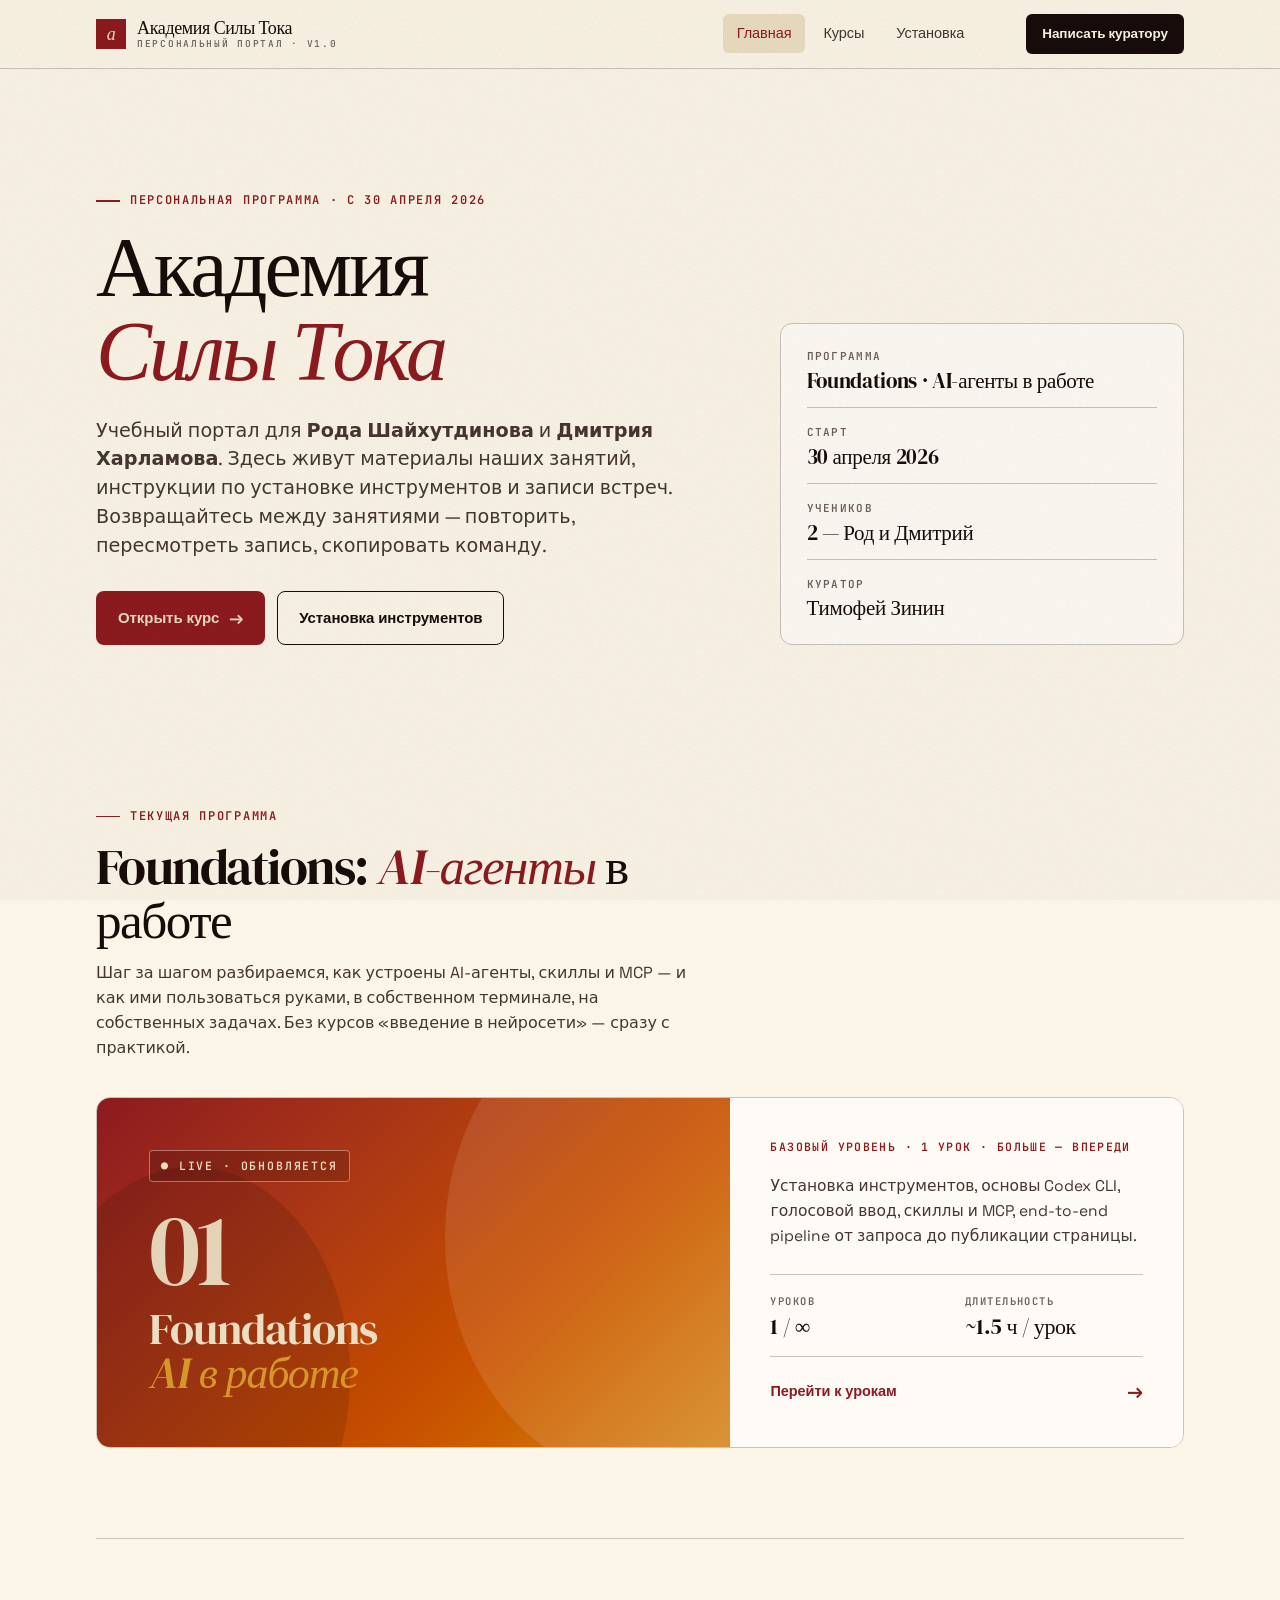
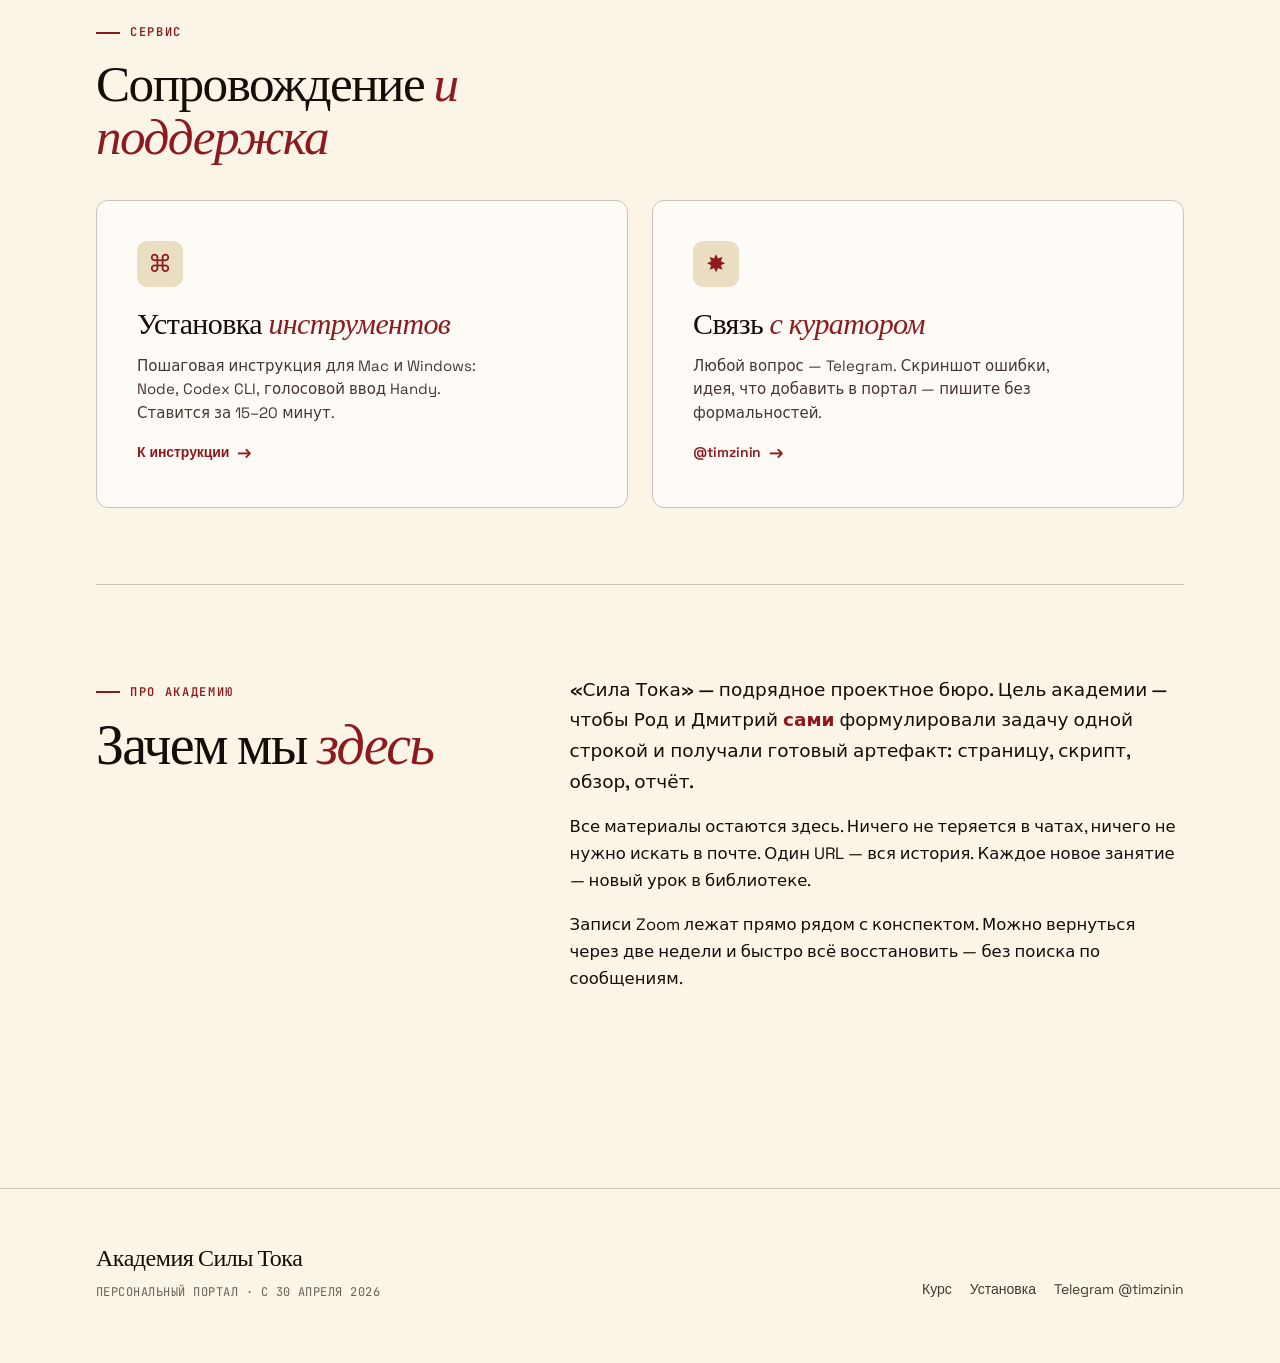
==== commit 5d1ba4ba: "fix(setup): clean LMS-style sub-tabs (01/02/03), unify portal-nav with library" ====
--- a/index.html
+++ b/index.html
@@ -3,60 +3,79 @@
 <head>
 <meta charset="UTF-8">
 <meta name="viewport" content="width=device-width, initial-scale=1.0">
-<title>Сила Тока · Академия — персональный портал Рода и Дмитрия</title>
-<meta name="description" content="Образовательный портал «Сила Тока · Академия». Установка инструментов, библиотека встреч, материалы и контакты для Рода Шайхутдинова и Дмитрия Харламова.">
+<title>Академия Силы Тока — персональный портал обучения</title>
+<meta name="description" content="Персональная академия для Рода Шайхутдинова и Дмитрия Харламова. Курсы, записи занятий, материалы, инструкции по установке.">
 <link rel="canonical" href="https://timzinin.com/sila-toka-setup/">
 <link rel="preconnect" href="https://fonts.googleapis.com">
 <link rel="preconnect" href="https://fonts.gstatic.com" crossorigin>
 <link href="https://fonts.googleapis.com/css2?family=Space+Grotesk:wght@400;500;600;700&family=DM+Serif+Display&family=JetBrains+Mono:wght@400;500;600&display=swap" rel="stylesheet">
 <link rel="stylesheet" href="_portal.css">
 <style>
-.hero{padding:clamp(60px,9vw,130px) 0 clamp(40px,6vw,90px);position:relative}
-.hero h1{font-size:clamp(54px,9vw,128px);max-width:14ch;margin-bottom:22px}
-.hero h1 em{font-style:italic;color:var(--bordeaux)}
-.hero .lede{font-size:clamp(18px,1.8vw,23px);max-width:60ch;color:var(--ink-soft);margin:0 0 30px}
-.hero .meta{display:flex;flex-wrap:wrap;gap:18px 36px;font-family:'JetBrains Mono',monospace;font-size:12px;text-transform:uppercase;letter-spacing:0.08em}
-.hero .meta b{color:var(--bordeaux);display:block;font-size:11px;font-weight:600;letter-spacing:0.12em;margin-bottom:3px}
-.hero-geom{position:absolute;right:clamp(16px,4vw,60px);top:clamp(70px,10vw,130px);width:clamp(160px,22vw,300px);pointer-events:none;opacity:0.55;z-index:-1}
-
-section{padding:clamp(50px,7vw,100px) 0;border-bottom:1.5px solid var(--line)}
-h2.sec-title{font-size:clamp(36px,6vw,72px);margin-bottom:14px;max-width:22ch}
-h2.sec-title em{color:var(--bordeaux);font-style:italic}
-.sec-lede{font-size:clamp(16px,1.4vw,18px);max-width:60ch;color:var(--ink-soft);margin:0 0 36px}
-
-.module-grid{display:grid;grid-template-columns:repeat(auto-fit,minmax(290px,1fr));gap:0;border-top:2.5px solid var(--line);border-left:2.5px solid var(--line);box-shadow:8px 8px 0 var(--line);background:var(--cream)}
-.module{display:flex;flex-direction:column;gap:14px;padding:32px clamp(22px,3vw,32px);border-right:2.5px solid var(--line);border-bottom:2.5px solid var(--line);background:var(--cream);min-height:280px;text-decoration:none;color:var(--ink);position:relative;transition:background .15s,transform .15s}
-.module:hover{background:var(--peach)}
-.module .num{font-family:'DM Serif Display',serif;font-size:62px;line-height:0.9;color:var(--bordeaux);opacity:0.85}
-.module .tag{font-family:'JetBrains Mono',monospace;font-size:11px;letter-spacing:0.14em;text-transform:uppercase;color:var(--bordeaux);font-weight:600}
-.module h3{font-family:'DM Serif Display',serif;font-size:clamp(26px,2.4vw,34px);margin:0;color:var(--ink);letter-spacing:-0.015em}
-.module h3 em{font-style:italic;color:var(--bordeaux)}
-.module .desc{font-size:15px;line-height:1.45;color:var(--ink-soft);margin:0 0 auto;max-width:32ch}
-.module .arrow{margin-top:auto;font-family:'JetBrains Mono',monospace;font-size:13px;font-weight:600;letter-spacing:0.04em;text-transform:uppercase;color:var(--bordeaux);display:flex;align-items:center;gap:8px}
-.module .arrow::after{content:"→";font-size:18px;transition:transform .15s}
-.module:hover .arrow::after{transform:translateX(6px)}
-.module.featured{background:var(--bordeaux);color:var(--cream)}
-.module.featured h3,.module.featured h3 em{color:var(--cream)}
-.module.featured .num{color:var(--ochre);opacity:0.95}
-.module.featured .tag{color:var(--ochre)}
-.module.featured .desc{color:oklch(88% 0.04 85)}
-.module.featured .arrow{color:var(--ochre)}
-.module.featured:hover{background:oklch(38% 0.15 25)}
-
-.about{display:grid;grid-template-columns:1fr 1.4fr;gap:clamp(40px,6vw,90px);align-items:start}
-@media(max-width:780px){.about{grid-template-columns:1fr;gap:30px}}
-.about .label{font-family:'JetBrains Mono',monospace;font-size:11px;letter-spacing:0.18em;text-transform:uppercase;color:var(--bordeaux);font-weight:600}
-.about p{font-size:17px;line-height:1.6;color:var(--ink);margin:0 0 16px}
-.about p b{color:var(--ink)}
-
-.contact-block{background:var(--cream);border:2.5px solid var(--line);box-shadow:6px 6px 0 var(--line);padding:34px clamp(24px,4vw,40px);display:grid;grid-template-columns:auto 1fr;gap:26px;align-items:center;margin-top:20px}
-@media(max-width:680px){.contact-block{grid-template-columns:1fr;gap:14px}}
-.contact-block .avatar{width:90px;height:90px;border-radius:50%;background:var(--ochre);border:3px solid var(--line);display:flex;align-items:center;justify-content:center;font-family:'DM Serif Display',serif;font-size:42px;color:var(--ink);line-height:1}
-.contact-block h3{font-family:'DM Serif Display',serif;font-size:32px;margin:0 0 4px;letter-spacing:-0.01em}
-.contact-block .role{font-family:'JetBrains Mono',monospace;font-size:12px;letter-spacing:0.1em;text-transform:uppercase;color:var(--ink-soft);margin-bottom:14px}
-.contact-block .channels{display:flex;flex-wrap:wrap;gap:8px}
-.contact-block .channels a{font-family:'JetBrains Mono',monospace;font-size:12px;letter-spacing:0.04em;font-weight:600;text-transform:uppercase;padding:8px 14px;border:1.5px solid var(--bordeaux);color:var(--bordeaux);text-decoration:none;background:var(--bg);transition:background .15s,color .15s}
-.contact-block .channels a:hover{background:var(--bordeaux);color:var(--cream)}
+.hero{padding:clamp(60px,9vw,120px) 0 clamp(50px,7vw,90px);position:relative}
+.hero-grid{display:grid;grid-template-columns:1.5fr 1fr;gap:clamp(40px,6vw,90px);align-items:end}
+@media(max-width:880px){.hero-grid{grid-template-columns:1fr;gap:32px}}
+.hero h1{font-family:'DM Serif Display',serif;font-size:clamp(46px,7vw,84px);line-height:1;letter-spacing:-0.035em;margin:14px 0 24px;max-width:14ch}
+.hero h1 em{font-style:italic;color:var(--primary)}
+.hero .lede{font-size:clamp(17px,1.5vw,20px);line-height:1.5;color:var(--ink-soft);margin:0 0 30px;max-width:54ch}
+.hero .actions{display:flex;flex-wrap:wrap;gap:12px}
+.hero-side{display:flex;flex-direction:column;gap:16px;font-family:'Space Grotesk',sans-serif;background:var(--paper);border:1px solid var(--line);border-radius:12px;padding:24px 26px}
+.hero-side .row{display:flex;flex-direction:column;gap:3px;padding-bottom:14px;border-bottom:1px solid var(--line)}
+.hero-side .row:last-child{border-bottom:none;padding-bottom:0}
+.hero-side .row .l{font-family:'JetBrains Mono',monospace;font-size:11px;letter-spacing:0.12em;text-transform:uppercase;color:var(--ink-muted);font-weight:600}
+.hero-side .row .v{font-family:'DM Serif Display',serif;font-size:21px;letter-spacing:-0.015em;color:var(--ink);line-height:1.15}
+
+/* COURSE — featured big card */
+.course-section{padding:clamp(40px,5vw,70px) 0 clamp(60px,7vw,100px)}
+.section-head{margin-bottom:36px}
+.section-head h2{font-family:'DM Serif Display',serif;font-size:clamp(32px,4vw,52px);line-height:1.05;letter-spacing:-0.03em;margin-top:14px;max-width:22ch}
+.section-head h2 em{font-style:italic;color:var(--primary)}
+.section-head .desc{font-size:16px;line-height:1.55;color:var(--ink-soft);max-width:60ch;margin:14px 0 0}
+
+.course{display:grid;grid-template-columns:1.4fr 1fr;gap:0;background:var(--paper);border:1px solid var(--line);border-radius:14px;overflow:hidden;text-decoration:none;color:var(--ink);transition:border-color .2s,transform .15s,box-shadow .2s}
+.course:hover{border-color:var(--primary);transform:translateY(-2px);box-shadow:0 12px 40px -16px oklch(20% 0.04 30 / 0.18)}
+@media(max-width:880px){.course{grid-template-columns:1fr}}
+.course-cover{background:linear-gradient(135deg, var(--primary) 0%, var(--secondary) 65%, var(--accent) 110%);padding:clamp(36px,5vw,52px);min-height:340px;display:flex;flex-direction:column;justify-content:space-between;color:var(--soft);position:relative;overflow:hidden}
+.course-cover::before{content:"";position:absolute;top:-30%;right:-20%;width:65%;height:140%;background:oklch(98% 0.012 85 / 0.1);border-radius:50%}
+.course-cover::after{content:"";position:absolute;bottom:-40%;left:-10%;width:50%;height:120%;background:oklch(0% 0 0 / 0.12);border-radius:50%}
+.course-cover>*{position:relative;z-index:2}
+.course-cover .tag{font-family:'JetBrains Mono',monospace;font-size:11.5px;letter-spacing:0.16em;text-transform:uppercase;color:var(--soft);font-weight:600;display:inline-flex;align-items:center;gap:9px;padding:6px 11px;border:1px solid oklch(98% 0.012 85 / 0.4);border-radius:4px;align-self:flex-start;background:oklch(0% 0 0 / 0.16)}
+.course-cover .num{font-family:'DM Serif Display',serif;font-size:clamp(70px,8vw,108px);line-height:0.85;letter-spacing:-0.04em;color:var(--soft);opacity:0.95;margin-top:14px}
+.course-cover h3{font-family:'DM Serif Display',serif;font-size:clamp(28px,3.5vw,44px);line-height:1;letter-spacing:-0.025em;color:var(--soft);margin:14px 0 0;max-width:14ch}
+.course-cover h3 em{font-style:italic;color:var(--accent)}
+
+.course-body{padding:clamp(28px,4vw,40px);display:flex;flex-direction:column;gap:18px;background:var(--paper)}
+.course-body .lvl{font-family:'JetBrains Mono',monospace;font-size:11.5px;letter-spacing:0.12em;text-transform:uppercase;color:var(--primary);font-weight:600}
+.course-body .summary{font-size:15.5px;line-height:1.6;color:var(--ink-soft);margin:0;max-width:38ch}
+.course-stats{display:grid;grid-template-columns:1fr 1fr;gap:16px;padding:18px 0;border-top:1px solid var(--line);border-bottom:1px solid var(--line);margin-top:8px}
+.course-stats .stat .l{font-family:'JetBrains Mono',monospace;font-size:10.5px;letter-spacing:0.14em;text-transform:uppercase;color:var(--ink-muted);font-weight:600;margin-bottom:4px}
+.course-stats .stat .v{font-family:'DM Serif Display',serif;font-size:22px;letter-spacing:-0.02em;color:var(--ink);line-height:1.1}
+.course-cta{display:inline-flex;align-items:center;justify-content:space-between;gap:10px;color:var(--primary);font-family:'Space Grotesk',sans-serif;font-size:14.5px;font-weight:600;letter-spacing:-0.005em;margin-top:auto}
+.course-cta::after{content:"→";font-size:20px;transition:transform .15s}
+.course:hover .course-cta::after{transform:translateX(6px)}
+
+/* SECONDARY GRID — Setup + Contact */
+.secondary{padding:clamp(50px,6vw,90px) 0;border-top:1px solid var(--line)}
+.secondary-grid{display:grid;grid-template-columns:1fr 1fr;gap:24px}
+@media(max-width:760px){.secondary-grid{grid-template-columns:1fr}}
+.tile{display:flex;flex-direction:column;gap:14px;padding:clamp(28px,3.5vw,40px);background:var(--paper);border:1px solid var(--line);border-radius:12px;text-decoration:none;color:var(--ink);transition:border-color .2s,transform .15s,box-shadow .2s;min-height:240px}
+.tile:hover{border-color:var(--primary);transform:translateY(-2px);box-shadow:0 10px 30px -16px oklch(20% 0.04 30 / 0.18)}
+.tile .icon{width:46px;height:46px;background:var(--soft);border-radius:10px;display:flex;align-items:center;justify-content:center;color:var(--primary);font-family:'DM Serif Display',serif;font-size:24px;line-height:1}
+.tile h3{font-family:'DM Serif Display',serif;font-size:clamp(22px,2.5vw,30px);letter-spacing:-0.02em;line-height:1.1;margin:6px 0 0}
+.tile h3 em{font-style:italic;color:var(--primary)}
+.tile p{margin:0;font-size:15px;line-height:1.55;color:var(--ink-soft);max-width:38ch}
+.tile .arrow{margin-top:auto;font-family:'Space Grotesk',sans-serif;font-size:14px;font-weight:600;color:var(--primary);display:inline-flex;align-items:center;gap:8px;letter-spacing:-0.005em}
+.tile .arrow::after{content:"→";font-size:18px;transition:transform .15s}
+.tile:hover .arrow::after{transform:translateX(4px)}
+
+/* ABOUT */
+.about{padding:clamp(50px,7vw,100px) 0;border-top:1px solid var(--line)}
+.about-grid{display:grid;grid-template-columns:1fr 1.5fr;gap:clamp(30px,5vw,80px)}
+@media(max-width:780px){.about-grid{grid-template-columns:1fr;gap:28px}}
+.about-grid h2{font-family:'DM Serif Display',serif;font-size:clamp(32px,4.5vw,56px);line-height:1.02;letter-spacing:-0.03em;max-width:14ch}
+.about-grid h2 em{font-style:italic;color:var(--primary)}
+.about-grid .text p{font-size:16.5px;line-height:1.65;color:var(--ink);margin:0 0 16px;max-width:60ch}
+.about-grid .text p:first-child{font-size:18.5px;color:var(--ink);font-weight:500}
+.about-grid .text p b{font-weight:600;color:var(--primary)}
 </style>
 </head>
 <body>
@@ -64,99 +83,100 @@
 <nav class="portal-nav">
   <div class="portal-nav-inner">
     <a class="portal-brand" href="./">
-      <span class="spark"></span>
-      <span class="name"><b>Сила Тока</b><span>академия · персональный портал</span></span>
+      <span class="mark">а</span>
+      <span class="name"><b>Академия Силы Тока</b><span>персональный портал · v1.0</span></span>
     </a>
     <div class="portal-links">
       <a href="./" class="active">Главная</a>
-      <a href="./library/">Библиотека встреч</a>
+      <a href="./library/">Курсы</a>
       <a href="./setup/">Установка</a>
-      <a href="https://t.me/timzinin" target="_blank">Контакт</a>
-    </div>
+    </div>
+    <a href="https://t.me/timzinin" target="_blank" class="portal-cta">Написать куратору</a>
   </div>
 </nav>
 
 <div class="wrap">
 
 <section class="hero">
-  <svg class="hero-geom" viewBox="0 0 200 200" fill="none" xmlns="http://www.w3.org/2000/svg" aria-hidden="true">
-    <circle cx="100" cy="100" r="92" stroke="oklch(42% 0.15 25)" stroke-width="2.5"/>
-    <circle cx="100" cy="100" r="60" fill="none" stroke="oklch(72% 0.14 75)" stroke-width="2"/>
-    <path d="M30 100 L170 100 M100 30 L100 170" stroke="oklch(42% 0.15 25)" stroke-width="2"/>
-    <circle cx="100" cy="100" r="8" fill="oklch(42% 0.15 25)"/>
-  </svg>
-  <span class="eyebrow">для Рода и Дмитрия · v1.0</span>
-  <h1>Академия <em>Силы Тока</em></h1>
-  <p class="lede">Персональный образовательный портал. Здесь живут материалы наших занятий, инструкции по настройке инструментов и записи встреч. Возвращайтесь сюда между занятиями — чтобы повторить, посмотреть запись или скопировать команду.</p>
-  <div class="meta">
-    <div><b>Старт</b> 30 апреля 2026</div>
-    <div><b>Участники</b> Род Шайхутдинов · Дмитрий Харламов</div>
-    <div><b>Куратор</b> Тимофей Зинин</div>
-  </div>
-</section>
-
-<section>
-  <span class="eyebrow">разделы</span>
-  <h2 class="sec-title">С чего <em>начать</em></h2>
-  <p class="sec-lede">Три точки входа. Если впервые на портале — начните с «Установки». Если уже на занятии — открывайте «Библиотеку» с записями.</p>
-
-  <div class="module-grid">
-
-    <a class="module featured" href="./library/">
-      <div class="num">01</div>
-      <div class="tag">главное · обновляется</div>
-      <h3>Библиотека <em>встреч</em></h3>
-      <p class="desc">Записи всех занятий с тайм-кодами, конспектами и ссылками на материалы. Первая встреча уже внутри.</p>
-      <div class="arrow">Открыть</div>
+  <div class="hero-grid">
+    <div>
+      <span class="eyebrow">персональная программа · с 30 апреля 2026</span>
+      <h1>Академия<br><em>Силы Тока</em></h1>
+      <p class="lede">Учебный портал для <b>Рода Шайхутдинова</b> и <b>Дмитрия Харламова</b>. Здесь живут материалы наших занятий, инструкции по установке инструментов и записи встреч. Возвращайтесь между занятиями — повторить, пересмотреть запись, скопировать команду.</p>
+      <div class="actions">
+        <a href="./library/" class="btn-primary">Открыть курс</a>
+        <a href="./setup/" class="btn-ghost">Установка инструментов</a>
+      </div>
+    </div>
+    <div class="hero-side">
+      <div class="row"><span class="l">Программа</span><span class="v">Foundations · AI-агенты в работе</span></div>
+      <div class="row"><span class="l">Старт</span><span class="v">30 апреля 2026</span></div>
+      <div class="row"><span class="l">Учеников</span><span class="v">2 — Род и Дмитрий</span></div>
+      <div class="row"><span class="l">Куратор</span><span class="v">Тимофей Зинин</span></div>
+    </div>
+  </div>
+</section>
+
+<section class="course-section">
+  <div class="section-head">
+    <span class="eyebrow">текущая программа</span>
+    <h2>Foundations: <em>AI-агенты</em> в работе</h2>
+    <p class="desc">Шаг за шагом разбираемся, как устроены AI-агенты, скиллы и MCP — и как ими пользоваться руками, в собственном терминале, на собственных задачах. Без курсов «введение в нейросети» — сразу с практикой.</p>
+  </div>
+
+  <a class="course" href="./library/">
+    <div class="course-cover">
+      <span class="tag">● live · обновляется</span>
+      <div>
+        <div class="num">01</div>
+        <h3>Foundations<br><em>AI в работе</em></h3>
+      </div>
+    </div>
+    <div class="course-body">
+      <span class="lvl">базовый уровень · 1 урок · больше — впереди</span>
+      <p class="summary">Установка инструментов, основы Codex CLI, голосовой ввод, скиллы и MCP, end-to-end pipeline от запроса до публикации страницы.</p>
+      <div class="course-stats">
+        <div class="stat"><div class="l">Уроков</div><div class="v">1 / ∞</div></div>
+        <div class="stat"><div class="l">Длительность</div><div class="v">~1.5 ч / урок</div></div>
+      </div>
+      <span class="course-cta">Перейти к урокам</span>
+    </div>
+  </a>
+</section>
+
+<section class="secondary">
+  <div class="section-head">
+    <span class="eyebrow">сервис</span>
+    <h2>Сопровождение <em>и поддержка</em></h2>
+  </div>
+
+  <div class="secondary-grid">
+    <a class="tile" href="./setup/">
+      <div class="icon">⌘</div>
+      <h3>Установка <em>инструментов</em></h3>
+      <p>Пошаговая инструкция для Mac и Windows: Node, Codex CLI, голосовой ввод Handy. Ставится за 15–20 минут.</p>
+      <span class="arrow">К инструкции</span>
     </a>
 
-    <a class="module" href="./setup/">
-      <div class="num">02</div>
-      <div class="tag">базовая настройка</div>
-      <h3>Установка <em>Codex</em></h3>
-      <p class="desc">Пошаговая инструкция для Mac и Windows: Node, Codex CLI, голосовой ввод Handy, опционально Claude Code.</p>
-      <div class="arrow">Перейти</div>
+    <a class="tile" href="https://t.me/timzinin" target="_blank">
+      <div class="icon">✸</div>
+      <h3>Связь <em>с куратором</em></h3>
+      <p>Любой вопрос — Telegram. Скриншот ошибки, идея, что добавить в портал — пишите без формальностей.</p>
+      <span class="arrow">@timzinin</span>
     </a>
-
-    <a class="module" href="https://t.me/timzinin" target="_blank">
-      <div class="num">03</div>
-      <div class="tag">прямой контакт</div>
-      <h3>Связь <em>с Тимофеем</em></h3>
-      <p class="desc">Любой вопрос — Telegram. Скриншот ошибки, идея, что добавить в портал — пишите без формальностей.</p>
-      <div class="arrow">@timzinin</div>
-    </a>
-
-  </div>
-</section>
-
-<section>
-  <div class="about">
+  </div>
+</section>
+
+<section class="about">
+  <div class="about-grid">
     <div>
-      <div class="label">для кого</div>
-      <h2 class="sec-title" style="font-size:clamp(28px,4vw,44px);margin-top:6px">Что мы здесь <em>делаем</em></h2>
-    </div>
-    <div>
-      <p>«Сила Тока» — подрядное проектное бюро. На занятиях мы шаг за шагом разбираемся, как устроены современные AI-агенты, скиллы и MCP, и как ими пользоваться руками — без посредников, в собственном терминале, на собственных задачах.</p>
-      <p>Цель — чтобы Род и Дмитрий <b>сами</b> могли формулировать задачу одной строкой и получать готовый артефакт: страницу, скрипт, обзор, отчёт. Без курсов «введение в нейросети» — сразу руками.</p>
-      <p>Все материалы остаются здесь. Ничего не теряется в чатах, ничего не нужно искать в почте. Один URL — вся история.</p>
-    </div>
-  </div>
-</section>
-
-<section>
-  <span class="eyebrow">всегда на связи</span>
-  <h2 class="sec-title">Если что-то <em>сломалось</em></h2>
-  <p class="sec-lede">Не сидите долго на непонятном экране. Скриншот в Telegram — самый быстрый способ разобраться.</p>
-
-  <div class="contact-block">
-    <div class="avatar">Т</div>
-    <div>
-      <h3>Тимофей Зинин</h3>
-      <div class="role">куратор · преподаватель · техподдержка</div>
-      <div class="channels">
-        <a href="https://t.me/timzinin" target="_blank">Telegram @timzinin</a>
-        <a href="https://timzinin.com" target="_blank">timzinin.com</a>
-      </div>
+      <span class="eyebrow">про академию</span>
+      <h2 style="margin-top:14px">Зачем мы <em>здесь</em></h2>
+    </div>
+    <div class="text">
+      <p>«Сила Тока» — подрядное проектное бюро. Цель академии — чтобы Род и Дмитрий <b>сами</b> формулировали задачу одной строкой и получали готовый артефакт: страницу, скрипт, обзор, отчёт.</p>
+      <p>Все материалы остаются здесь. Ничего не теряется в чатах, ничего не нужно искать в почте. Один URL — вся история. Каждое новое занятие — новый урок в библиотеке.</p>
+      <p>Записи Zoom лежат прямо рядом с конспектом. Можно вернуться через две недели и быстро всё восстановить — без поиска по сообщениям.</p>
     </div>
   </div>
 </section>
@@ -165,8 +185,15 @@
 
 <footer class="portal-footer">
   <div class="inner">
-    <span>Сила Тока · Академия · с 30 апреля 2026</span>
-    <span><a href="https://t.me/timzinin" target="_blank">@timzinin</a></span>
+    <div>
+      <div class="brand">Академия Силы Тока</div>
+      <div class="meta">персональный портал · с 30 апреля 2026</div>
+    </div>
+    <div class="links">
+      <a href="./library/">Курс</a>
+      <a href="./setup/">Установка</a>
+      <a href="https://t.me/timzinin" target="_blank">Telegram @timzinin</a>
+    </div>
   </div>
 </footer>
 
--- a/_portal.css
+++ b/_portal.css
@@ -1,68 +1,107 @@
-/* === Сила Тока · Академия — общая палитра, навигация, футер === */
+/* === Академия Силы Тока — LMS-style portal === */
+/* Inspired by Anthropic Academy / HubSpot / Notion / Skilljar best practices
+   Calibrated to Tim's design taste: bold display serif, warm palette, generous whitespace, grain. */
+
 :root{
-  --bg: oklch(97% 0.020 85);
-  --bg-2: oklch(94% 0.030 80);
-  --ink: oklch(18% 0.02 40);
-  --ink-soft: oklch(35% 0.03 40);
-  --line: oklch(20% 0.02 40);
-  --bordeaux: oklch(42% 0.15 25);
-  --terracotta: oklch(58% 0.17 45);
-  --ochre: oklch(72% 0.14 75);
-  --peach: oklch(82% 0.09 75);
-  --cream: oklch(93% 0.04 85);
-  --code-bg: oklch(22% 0.02 40);
+  --bg: oklch(97% 0.018 85);
+  --bg-2: oklch(94% 0.024 80);
+  --paper: oklch(99% 0.008 85);
+  --ink: oklch(17% 0.02 40);
+  --ink-soft: oklch(35% 0.025 40);
+  --ink-muted: oklch(50% 0.02 40);
+  --line: oklch(82% 0.015 60);
+  --line-strong: oklch(20% 0.02 40);
+
+  --primary: oklch(42% 0.15 25);     /* bordeaux — accent */
+  --primary-2: oklch(38% 0.15 25);
+  --secondary: oklch(58% 0.17 45);   /* terracotta — secondary */
+  --accent: oklch(72% 0.14 75);      /* ochre — highlights */
+  --soft: oklch(90% 0.04 85);        /* cream-warm */
+
+  --code-bg: oklch(20% 0.02 40);
   --code-ink: oklch(94% 0.04 85);
+
+  /* legacy aliases */
+  --bordeaux: var(--primary);
+  --terracotta: var(--secondary);
+  --ochre: var(--accent);
+  --peach: oklch(86% 0.07 75);
+  --cream: var(--soft);
 }
 
 *,*::before,*::after{box-sizing:border-box}
 html,body{margin:0;padding:0}
 html{scroll-behavior:smooth}
-body{background:var(--bg);color:var(--ink);font-family:'Space Grotesk',system-ui,sans-serif;font-size:17px;line-height:1.55;position:relative;min-height:100vh}
-body::before{content:"";position:fixed;inset:0;pointer-events:none;z-index:1000;opacity:0.32;mix-blend-mode:multiply;background-image:url("data:image/svg+xml;utf8,<svg xmlns='http://www.w3.org/2000/svg' width='220' height='220'><filter id='n'><feTurbulence type='fractalNoise' baseFrequency='0.9' numOctaves='2' stitchTiles='stitch'/><feColorMatrix values='0 0 0 0 0.1 0 0 0 0 0.07 0 0 0 0 0.05 0 0 0 0.32 0'/></filter><rect width='100%' height='100%' filter='url(%23n)'/></svg>")}
+body{background:var(--bg);color:var(--ink);font-family:'Space Grotesk',system-ui,sans-serif;font-size:16.5px;line-height:1.6;position:relative;min-height:100vh;-webkit-font-smoothing:antialiased;text-rendering:optimizeLegibility}
 
-h1,h2,h3,h4{font-family:'DM Serif Display',Georgia,serif;font-weight:400;letter-spacing:-0.02em;line-height:1.05;margin:0}
+/* subtle grain — anti-AI texture */
+body::before{content:"";position:fixed;inset:0;pointer-events:none;z-index:1000;opacity:0.22;mix-blend-mode:multiply;background-image:url("data:image/svg+xml;utf8,<svg xmlns='http://www.w3.org/2000/svg' width='240' height='240'><filter id='n'><feTurbulence type='fractalNoise' baseFrequency='0.92' numOctaves='2' stitchTiles='stitch'/><feColorMatrix values='0 0 0 0 0.08 0 0 0 0 0.06 0 0 0 0 0.04 0 0 0 0.34 0'/></filter><rect width='100%' height='100%' filter='url(%23n)'/></svg>")}
+
+h1,h2,h3,h4{font-family:'DM Serif Display',Georgia,serif;font-weight:400;letter-spacing:-0.025em;line-height:1.05;margin:0;color:var(--ink)}
 .mono{font-family:'JetBrains Mono',ui-monospace,monospace}
-a{color:var(--bordeaux);text-decoration:underline;text-underline-offset:3px}
-a:hover{color:var(--terracotta)}
 
-.wrap{max-width:1100px;margin:0 auto;padding:0 clamp(20px,5vw,60px)}
+a{color:var(--primary);text-decoration:underline;text-underline-offset:3px;text-decoration-thickness:1px;transition:color .15s}
+a:hover{color:var(--secondary)}
 
-/* === PORTAL NAV (shared across all pages) === */
-.portal-nav{position:sticky;top:0;z-index:60;background:var(--bg);border-bottom:1.5px solid var(--line);backdrop-filter:saturate(140%) blur(2px)}
-.portal-nav-inner{max-width:1100px;margin:0 auto;padding:14px clamp(16px,4vw,40px);display:flex;align-items:center;gap:clamp(14px,3vw,32px);flex-wrap:wrap}
-.portal-brand{font-family:'DM Serif Display',serif;font-size:21px;letter-spacing:-0.01em;color:var(--ink);text-decoration:none;display:flex;align-items:center;gap:10px;margin-right:auto}
-.portal-brand:hover{color:var(--bordeaux)}
-.portal-brand .spark{display:inline-block;width:14px;height:14px;background:var(--bordeaux);transform:rotate(45deg);box-shadow:2px 2px 0 var(--ochre)}
-.portal-brand .name{display:flex;flex-direction:column;line-height:1.05}
-.portal-brand .name b{font-weight:400;font-size:21px}
-.portal-brand .name span{font-family:'JetBrains Mono',monospace;font-size:9.5px;letter-spacing:0.18em;text-transform:uppercase;color:var(--ink-soft)}
-.portal-links{display:flex;gap:6px;flex-wrap:wrap}
-.portal-links a{font-family:'JetBrains Mono',monospace;font-size:12px;letter-spacing:0.06em;text-transform:uppercase;font-weight:600;color:var(--ink);text-decoration:none;padding:8px 14px;border:1.5px solid var(--line);background:var(--cream);transition:background .15s,color .15s,transform .1s}
-.portal-links a:hover{background:var(--peach)}
-.portal-links a.active{background:var(--bordeaux);color:var(--cream);border-color:var(--bordeaux)}
-.portal-links a.active:hover{background:var(--bordeaux)}
-@media(max-width:680px){
-  .portal-brand .name b{font-size:18px}
+.wrap{max-width:1200px;margin:0 auto;padding:0 clamp(20px,5vw,56px)}
+.wrap-narrow{max-width:880px;margin:0 auto;padding:0 clamp(20px,5vw,56px)}
+
+/* === TOP NAV === */
+.portal-nav{position:sticky;top:0;z-index:100;background:oklch(97% 0.018 85 / 0.92);backdrop-filter:saturate(140%) blur(10px);-webkit-backdrop-filter:saturate(140%) blur(10px);border-bottom:1px solid var(--line)}
+.portal-nav-inner{max-width:1200px;margin:0 auto;padding:14px clamp(20px,5vw,56px);display:flex;align-items:center;gap:clamp(20px,4vw,48px)}
+.portal-brand{font-family:'DM Serif Display',serif;font-size:21px;letter-spacing:-0.02em;color:var(--ink);text-decoration:none;display:flex;align-items:center;gap:11px;line-height:1;flex-shrink:0}
+.portal-brand:hover{color:var(--primary)}
+.portal-brand .mark{display:inline-flex;align-items:center;justify-content:center;width:30px;height:30px;background:var(--primary);color:var(--soft);font-family:'DM Serif Display',serif;font-size:18px;letter-spacing:-0.02em;line-height:1;font-style:italic}
+.portal-brand .name{display:flex;flex-direction:column;line-height:1.05;gap:1px}
+.portal-brand .name b{font-weight:400;font-size:18px;letter-spacing:-0.02em}
+.portal-brand .name span{font-family:'JetBrains Mono',monospace;font-size:9.5px;letter-spacing:0.18em;text-transform:uppercase;color:var(--ink-muted);font-weight:500}
+
+.portal-links{display:flex;gap:4px;margin-left:auto;flex-wrap:wrap}
+.portal-links a{font-family:'Space Grotesk',sans-serif;font-size:14.5px;font-weight:500;color:var(--ink-soft);text-decoration:none;padding:8px 14px;border-radius:6px;transition:background .15s,color .15s;letter-spacing:-0.005em}
+.portal-links a:hover{background:var(--soft);color:var(--ink)}
+.portal-links a.active{color:var(--primary);background:var(--soft)}
+.portal-cta{display:inline-flex;align-items:center;gap:7px;background:var(--ink);color:var(--bg);font-family:'Space Grotesk',sans-serif;font-size:13.5px;font-weight:600;text-decoration:none;padding:9px 16px;border-radius:6px;letter-spacing:-0.005em;transition:background .15s}
+.portal-cta:hover{background:var(--primary);color:var(--soft)}
+@media(max-width:760px){
   .portal-brand .name span{display:none}
-  .portal-links a{padding:7px 10px;font-size:11px}
+  .portal-links a{padding:7px 10px;font-size:13.5px}
 }
 
 /* === FOOTER === */
-.portal-footer{border-top:1.5px solid var(--line);padding:36px 0 50px;margin-top:60px}
-.portal-footer .inner{max-width:1100px;margin:0 auto;padding:0 clamp(20px,5vw,60px);display:flex;flex-wrap:wrap;gap:18px 32px;align-items:center;justify-content:space-between;font-family:'JetBrains Mono',monospace;font-size:12px;color:var(--ink-soft);letter-spacing:0.06em;text-transform:uppercase}
-.portal-footer a{color:var(--ink-soft)}
-.portal-footer a:hover{color:var(--bordeaux)}
+.portal-footer{border-top:1px solid var(--line);padding:50px 0 60px;margin-top:90px;background:var(--bg)}
+.portal-footer .inner{max-width:1200px;margin:0 auto;padding:0 clamp(20px,5vw,56px);display:grid;grid-template-columns:1fr auto;gap:24px;align-items:end}
+@media(max-width:680px){.portal-footer .inner{grid-template-columns:1fr;gap:16px}}
+.portal-footer .brand{font-family:'DM Serif Display',serif;font-size:24px;letter-spacing:-0.02em;color:var(--ink);margin-bottom:6px}
+.portal-footer .meta{font-family:'JetBrains Mono',monospace;font-size:12px;color:var(--ink-muted);letter-spacing:0.04em;text-transform:uppercase}
+.portal-footer .links{display:flex;gap:18px;flex-wrap:wrap;font-family:'Space Grotesk',sans-serif;font-size:14px}
+.portal-footer .links a{color:var(--ink-soft);text-decoration:none;border-bottom:1px solid transparent;padding-bottom:1px;transition:color .15s,border-color .15s}
+.portal-footer .links a:hover{color:var(--primary);border-bottom-color:var(--primary)}
 
-/* === COMMON CONTENT BLOCKS === */
-.eyebrow{font-family:'JetBrains Mono',monospace;font-size:12px;letter-spacing:0.16em;text-transform:uppercase;color:var(--bordeaux);margin-bottom:18px;display:inline-block;padding:5px 12px;border:1.5px solid var(--bordeaux)}
+/* === SHARED PRIMITIVES === */
+.eyebrow{font-family:'JetBrains Mono',monospace;font-size:12px;letter-spacing:0.14em;text-transform:uppercase;color:var(--primary);font-weight:600;display:inline-flex;align-items:center;gap:10px}
+.eyebrow::before{content:"";width:24px;height:1.5px;background:var(--primary)}
 
-.callout{background:var(--cream);border-left:4px solid var(--bordeaux);padding:18px 22px;margin:24px 0;font-size:16px}
-.callout b{color:var(--bordeaux)}
-.callout-warn{background:oklch(94% 0.05 30);border-left-color:var(--terracotta)}
+.btn-primary{display:inline-flex;align-items:center;gap:10px;background:var(--primary);color:var(--soft);font-family:'Space Grotesk',sans-serif;font-size:15px;font-weight:600;text-decoration:none;padding:13px 22px;border-radius:8px;letter-spacing:-0.005em;transition:background .15s,transform .1s;border:none;cursor:pointer}
+.btn-primary:hover{background:var(--primary-2);color:var(--soft)}
+.btn-primary::after{content:"→";font-size:18px;transition:transform .15s}
+.btn-primary:hover::after{transform:translateX(4px)}
+
+.btn-ghost{display:inline-flex;align-items:center;gap:10px;background:transparent;color:var(--ink);font-family:'Space Grotesk',sans-serif;font-size:15px;font-weight:600;text-decoration:none;padding:12px 21px;border-radius:8px;letter-spacing:-0.005em;border:1.5px solid var(--ink);transition:background .15s}
+.btn-ghost:hover{background:var(--ink);color:var(--bg)}
+
+.callout{background:var(--soft);border-left:3px solid var(--primary);padding:18px 22px;margin:24px 0;font-size:15.5px;line-height:1.55;border-radius:0 6px 6px 0}
+.callout b{color:var(--primary)}
+.callout-warn{background:oklch(94% 0.05 30);border-left-color:var(--secondary)}
 .callout-ok{background:oklch(94% 0.05 130);border-left-color:oklch(48% 0.15 140)}
 
-pre{background:var(--code-bg);color:var(--code-ink);font-family:'JetBrains Mono',monospace;font-size:14px;line-height:1.55;padding:16px 20px;border-radius:0;overflow-x:auto;margin:14px 0;border-left:4px solid var(--ochre);position:relative}
-code{font-family:'JetBrains Mono',monospace;font-size:0.92em;background:var(--bg-2);padding:1px 6px;border-radius:3px;color:var(--bordeaux)}
-pre code{background:transparent;color:inherit;padding:0;font-size:14px}
-.copy{position:absolute;top:8px;right:8px;background:var(--ochre);border:none;color:var(--ink);font-family:'JetBrains Mono',monospace;font-size:10px;font-weight:600;letter-spacing:0.1em;padding:4px 9px;cursor:pointer;text-transform:uppercase}
-.copy:hover{background:var(--terracotta);color:var(--cream)}
+pre{background:var(--code-bg);color:var(--code-ink);font-family:'JetBrains Mono',monospace;font-size:13.5px;line-height:1.55;padding:16px 20px;overflow-x:auto;margin:14px 0;border-radius:6px;position:relative}
+code{font-family:'JetBrains Mono',monospace;font-size:0.92em;background:var(--bg-2);padding:1px 6px;border-radius:3px;color:var(--primary)}
+pre code{background:transparent;color:inherit;padding:0;font-size:13.5px}
+.copy{position:absolute;top:8px;right:8px;background:var(--accent);border:none;color:var(--ink);font-family:'JetBrains Mono',monospace;font-size:10px;font-weight:600;letter-spacing:0.1em;padding:5px 10px;cursor:pointer;text-transform:uppercase;border-radius:4px;transition:background .15s}
+.copy:hover{background:var(--secondary);color:var(--soft)}
+
+/* breadcrumbs */
+.crumbs{font-family:'Space Grotesk',sans-serif;font-size:13.5px;color:var(--ink-muted);margin-bottom:24px;display:flex;flex-wrap:wrap;align-items:center;gap:8px;font-weight:500}
+.crumbs a{color:var(--ink-muted);text-decoration:none;border-bottom:1px solid transparent;padding-bottom:1px;transition:color .15s,border-color .15s}
+.crumbs a:hover{color:var(--primary);border-bottom-color:var(--primary)}
+.crumbs .sep{color:var(--line);}
